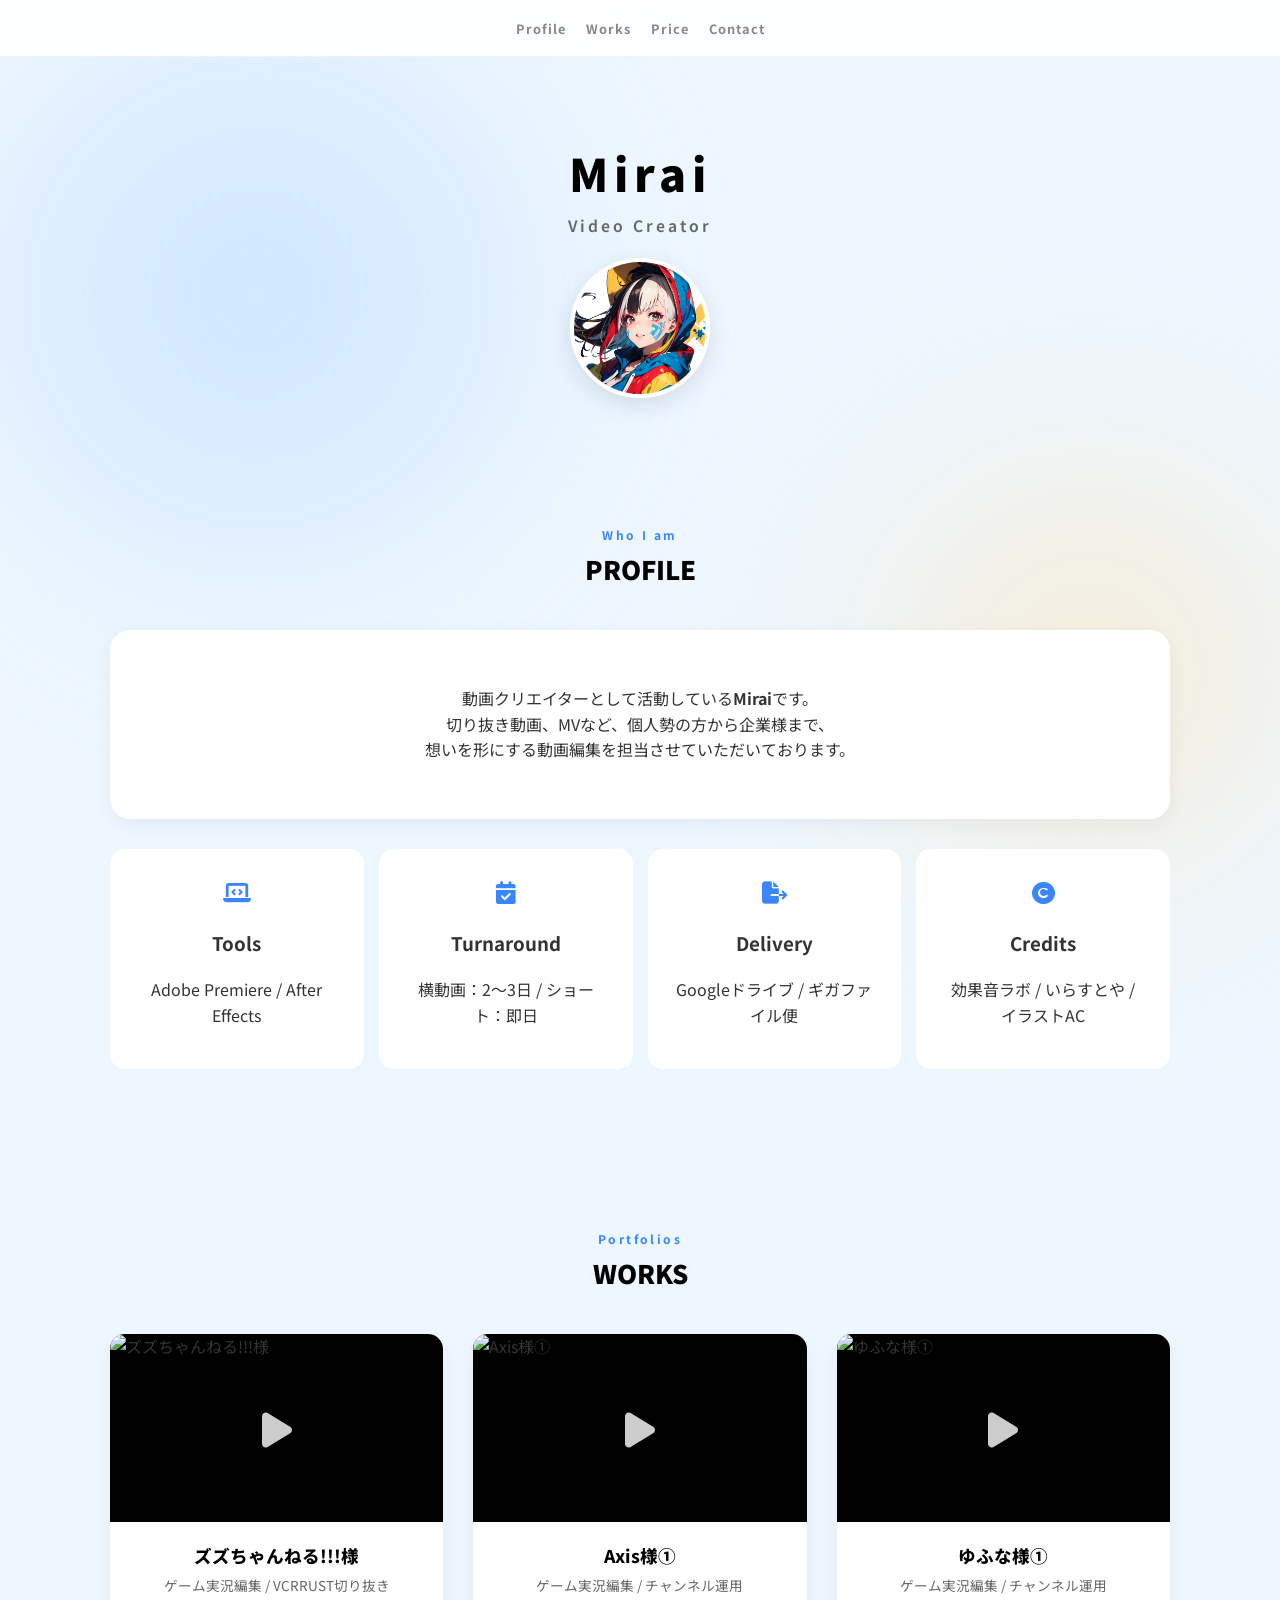
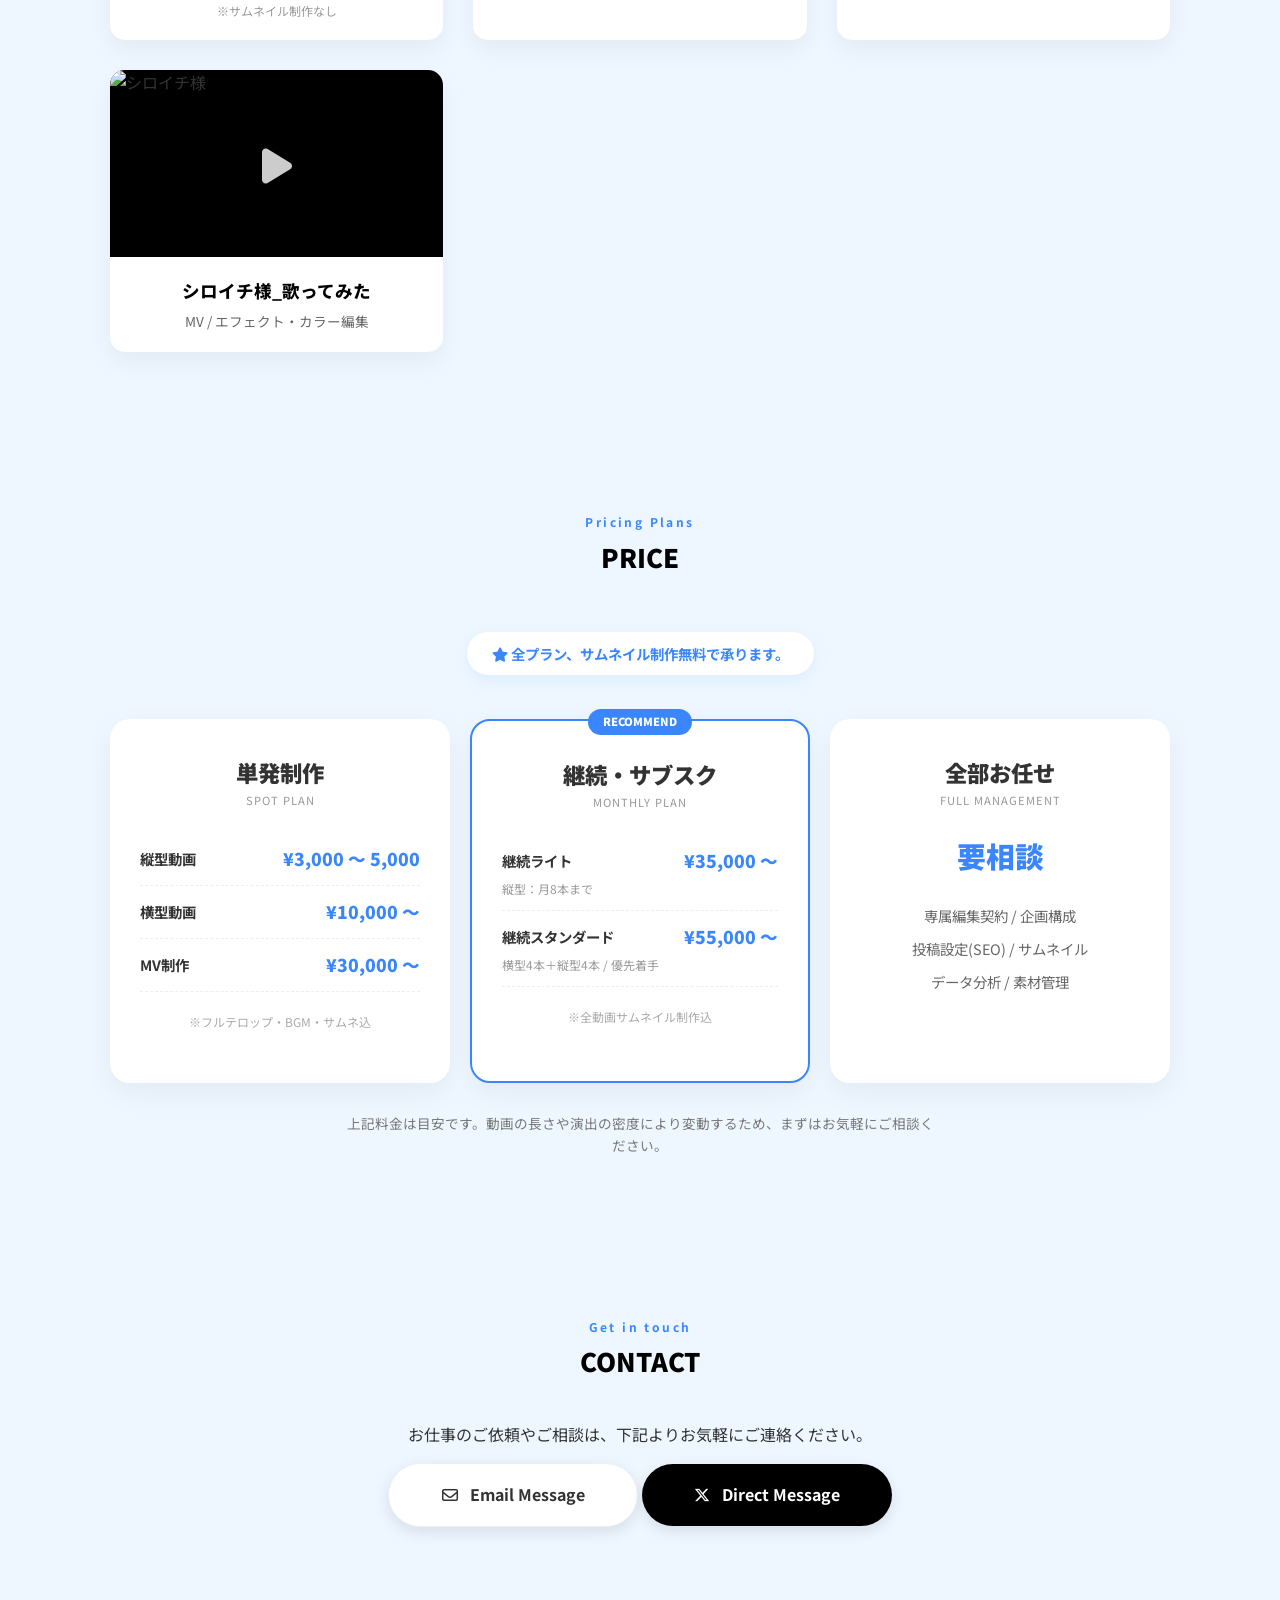
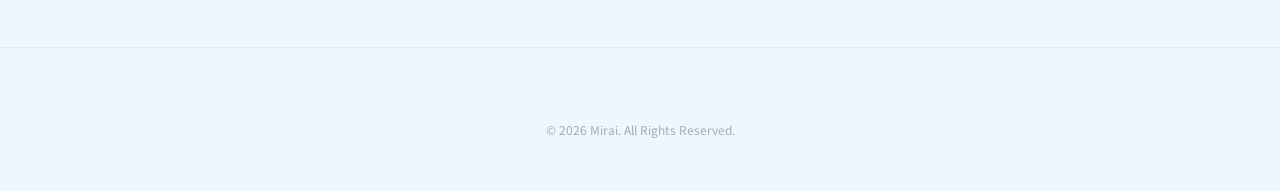
==== index.html @ 31ec0789 "Add files via upload" ====
<!DOCTYPE html>
<html lang="ja">
<head>
    <meta charset="UTF-8">
    <meta name="viewport" content="width=device-width, initial-scale=1.0">
    <title>Mirai | Video Creator Portfolio</title>
    <link rel="stylesheet" href="style.css">
    <link href="https://fonts.googleapis.com/css2?family=Noto+Sans+JP:wght@400;700;900&display=swap" rel="stylesheet">
    <link rel="stylesheet" href="https://cdnjs.cloudflare.com/ajax/libs/font-awesome/6.5.1/css/all.min.css">
</head>
<body>

    <nav>
        <ul>
            <li><a href="#profile">Profile</a></li>
            <li><a href="#works">Works</a></li>
            <li><a href="#price">Price</a></li>
            <li><a href="#contact">Contact</a></li>
        </ul>
    </nav>

    <header>
        <div class="header-content reveal">
            <h1>Mirai<span>Video Creator</span></h1>
            <div class="header-icon">
                <img src="profile-icon.png" alt="Mirai's Icon" onerror="this.style.display='none'">
            </div>
        </div>
    </header>

    <main>
        <section id="profile" class="page-section">
            <div class="section-title reveal">
                <span class="en-title">Who I am</span>
                <h2>PROFILE</h2>
            </div>
            <div class="profile-card reveal">
                <p>動画クリエイターとして活動している<strong>Mirai</strong>です。<br>
                切り抜き動画、MVなど、個人勢の方から企業様まで、<br class="pc-only">
                想いを形にする動画編集を担当させていただいております。</p>
            </div>
            <div class="profile-grid">
                <div class="profile-item reveal"><div class="item-icon"><i class="fa-solid fa-laptop-code"></i></div><h3>Tools</h3><p>Adobe Premiere / After Effects</p></div>
                <div class="profile-item reveal"><div class="item-icon"><i class="fa-solid fa-calendar-check"></i></div><h3>Turnaround</h3><p>横動画：2〜3日 / ショート：即日</p></div>
                <div class="profile-item reveal"><div class="item-icon"><i class="fa-solid fa-file-export"></i></div><h3>Delivery</h3><p>Googleドライブ / ギガファイル便</p></div>
                <div class="profile-item reveal"><div class="item-icon"><i class="fa-solid fa-copyright"></i></div><h3>Credits</h3><p>効果音ラボ / いらすとや / イラストAC</p></div>
            </div>
        </section>

        <section id="works" class="page-section">
            <div class="section-title reveal">
                <span class="en-title">Portfolios</span>
                <h2>WORKS</h2>
            </div>
            <div class="video-grid">
                <div class="video-item reveal">
                    <div class="video-container" id="v_zuzu" onclick="loadVideo('v_zuzu', 'qOeuMysYVFI')">
                        <img src="https://img.youtube.com/vi/qOeuMysYVFI/maxresdefault.jpg" alt="ズズちゃんねる!!!様" class="thumb-img">
                        <div class="play-button-overlay"><i class="fa-solid fa-play"></i></div>
                    </div>
                    <div class="work-info">
                        <h3>ズズちゃんねる!!!様</h3>
                        <p>ゲーム実況編集 / VCRRUST切り抜き</p>
                        <p class="work-sub-note">※サムネイル制作なし</p>
                    </div>
                </div>

                <div class="video-item reveal">
                    <div class="video-container" id="v1" onclick="loadVideo('v1', 'k524WX5koA0')">
                        <img src="https://img.youtube.com/vi/k524WX5koA0/maxresdefault.jpg" alt="Axis様①" class="thumb-img">
                        <div class="play-button-overlay"><i class="fa-solid fa-play"></i></div>
                    </div>
                    <div class="work-info"><h3>Axis様①</h3><p>ゲーム実況編集 / チャンネル運用</p></div>
                </div>

                <div class="video-item reveal">
                    <div class="video-container" id="v2" onclick="loadVideo('v2', 'qElZeEpV6O0')">
                        <img src="https://img.youtube.com/vi/qElZeEpV6O0/maxresdefault.jpg" alt="ゆふな様①" class="thumb-img">
                        <div class="play-button-overlay"><i class="fa-solid fa-play"></i></div>
                    </div>
                    <div class="work-info"><h3>ゆふな様①</h3><p>ゲーム実況編集 / チャンネル運用</p></div>
                </div>

                <div class="video-item reveal">
                    <div class="video-container" id="v3" onclick="loadVideo('v3', 'w_RoFztFqQY')">
                        <img src="https://img.youtube.com/vi/w_RoFztFqQY/maxresdefault.jpg" alt="シロイチ様" class="thumb-img">
                        <div class="play-button-overlay"><i class="fa-solid fa-play"></i></div>
                    </div>
                    <div class="work-info"><h3>シロイチ様_歌ってみた</h3><p>MV / エフェクト・カラー編集</p></div>
                </div>
            </div>
        </section>

        <section id="price" class="page-section">
            <div class="section-title reveal">
                <span class="en-title">Pricing Plans</span>
                <h2>PRICE</h2>
            </div>
            <div class="price-notice reveal">
                <p><i class="fa-solid fa-star"></i> 全プラン、<strong>サムネイル制作無料</strong>で承ります。</p>
            </div>
            <div class="price-grid">
                <div class="price-card reveal">
                    <h3>単発制作<span>Spot Plan</span></h3>
                    <ul>
                        <li><strong>縦型動画</strong> <span>¥3,000 〜 5,000</span></li>
                        <li><strong>横型動画</strong> <span>¥10,000 〜</span></li>
                        <li><strong>MV制作</strong> <span>¥30,000 〜</span></li>
                    </ul>
                    <p class="card-note">※フルテロップ・BGM・サムネ込</p>
                </div>
                <div class="price-card popular reveal">
                    <h3>継続・サブスク<span>Monthly Plan</span></h3>
                    <ul>
                        <li><strong>継続ライト</strong> <span>¥35,000 〜</span><small>縦型：月8本まで</small></li>
                        <li><strong>継続スタンダード</strong> <span>¥55,000 〜</span><small>横型4本＋縦型4本 / 優先着手</small></li>
                    </ul>
                    <p class="card-note">※全動画サムネイル制作込</p>
                </div>
                <div class="price-card reveal">
                    <h3>全部お任せ<span>Full Management</span></h3>
                    <div class="price-ask">要相談</div>
                    <ul class="full-list">
                        <li>専属編集契約 / 企画構成</li>
                        <li>投稿設定(SEO) / サムネイル</li>
                        <li>データ分析 / 素材管理</li>
                    </ul>
                </div>
            </div>
            <p class="price-bottom-note reveal">上記料金は目安です。動画の長さや演出の密度により変動するため、まずはお気軽にご相談ください。</p>
        </section>

        <section id="contact" class="page-section">
            <div class="section-title reveal">
                <span class="en-title">Get in touch</span>
                <h2>CONTACT</h2>
            </div>
            <div class="contact-container reveal">
                <p class="contact-desc">お仕事のご依頼やご相談は、下記よりお気軽にご連絡ください。</p>
                <div class="contact-btns">
                    <a href="mailto:mri.vsp.361@gmail.com" class="contact-link-btn email-btn"><i class="fa-regular fa-envelope"></i><span>Email Message</span></a>
                    <a href="https://x.com/mirai_zt" target="_blank" class="contact-link-btn x-btn"><i class="fa-brands fa-x-twitter"></i><span>Direct Message</span></a>
                </div>
            </div>
        </section>
    </main>

    <footer>
        <p class="footer-copy">&copy; 2026 Mirai. All Rights Reserved.</p>
    </footer>

    <script>
        function loadVideo(containerId, videoId) {
            const container = document.getElementById(containerId);
            if(container) {
                container.innerHTML = `<iframe src="https://www.youtube.com/embed/${videoId}?autoplay=1&rel=0" frameborder="0" allow="accelerometer; autoplay; clipboard-write; encrypted-media; gyroscope; picture-in-picture" allowfullscreen style="position:absolute; top:0; left:0; width:100%; height:100%;"></iframe>`;
                container.onclick = null;
            }
        }

        const observer = new IntersectionObserver((entries) => {
            entries.forEach(entry => {
                if (entry.isIntersecting) {
                    entry.target.classList.add('active');
                }
            });
        }, { threshold: 0.1 });

        document.querySelectorAll('.reveal').forEach(el => observer.observe(el));
    </script>
</body>
</html>
---- style.css ----
/* --- Base Setup --- */
* { box-sizing: border-box; }
html { scroll-behavior: smooth; }
body {
    font-family: 'Noto Sans JP', sans-serif;
    color: #333; margin: 0; line-height: 1.6;
    background-color: #eef7ff; overflow-x: hidden;
}

/* --- 背景のモヤ --- */
body::before, body::after {
    content: ""; position: fixed; z-index: -2; pointer-events: none; filter: blur(80px);
}
body::before { top: -10%; left: -10%; width: 60vw; height: 60vw; background: radial-gradient(circle, #b1d8ff 0%, transparent 70%); opacity: 0.6; }
body::after { bottom: -10%; right: -10%; width: 50vw; height: 50vw; background: radial-gradient(circle, #ffe1a8 0%, transparent 70%); opacity: 0.5; }

/* --- Reveal Animation --- */
.reveal {
    opacity: 0;
    transform: translateY(30px);
    transition: opacity 0.8s ease-out, transform 0.8s ease-out;
}
.reveal.active {
    opacity: 1;
    transform: translateY(0);
}

/* --- Navigation --- */
nav { position: sticky; top: 0; z-index: 1000; background: rgba(255, 255, 255, 0.9); backdrop-filter: blur(10px); padding: 15px; border-bottom: 1px solid rgba(0,0,0,0.05); }
nav ul { list-style: none; display: flex; justify-content: center; gap: 20px; margin: 0; padding: 0; }
nav a { text-decoration: none; color: #888; font-weight: bold; font-size: 0.8rem; letter-spacing: 1px; transition: 0.3s; }
nav a:hover { color: #3a86ff; }

/* --- Header --- */
header { text-align: center; padding: 80px 0 40px; }
header h1 { font-size: 2.8rem; margin: 0; letter-spacing: 6px; font-weight: 900; color: #000; }
header h1 span { display: block; font-size: 0.35em; color: #666; font-weight: 600; letter-spacing: 3px; margin-top: 5px; }
.header-icon img { width: 140px; height: 140px; border-radius: 50%; object-fit: cover; border: 4px solid #fff; box-shadow: 0 8px 25px rgba(0,0,0,0.1); margin-top: 20px; }

/* --- Main Layout --- */
main { max-width: 1100px; margin: 0 auto; padding: 0 20px; }
.page-section { padding: 80px 0; clear: both; }
.section-title { text-align: center; margin-bottom: 40px; }
.en-title { display: block; font-size: 0.75rem; color: #3a86ff; font-weight: 700; letter-spacing: 0.2em; margin-bottom: 5px; }
h2 { font-size: 1.6rem; margin: 0; font-weight: 900; color: #000; }

/* --- PROFILE --- */
.profile-card { background: #fff; padding: 40px 20px; border-radius: 20px; box-shadow: 0 5px 20px rgba(0,0,0,0.05); text-align: center; margin-bottom: 30px; }
.profile-grid { display: grid; grid-template-columns: repeat(auto-fit, minmax(200px, 1fr)); gap: 15px; }
.profile-item { background: #fff; padding: 25px; border-radius: 15px; text-align: center; }
.item-icon { font-size: 1.4rem; color: #3a86ff; margin-bottom: 10px; }

/* --- WORKS --- */
.video-grid { display: grid; grid-template-columns: repeat(auto-fit, minmax(320px, 1fr)); gap: 30px; }
.video-item { background: #fff; border-radius: 15px; overflow: hidden; box-shadow: 0 10px 25px rgba(0,0,0,0.05); transition: 0.4s cubic-bezier(0.165, 0.84, 0.44, 1); cursor: pointer; }
.video-item:hover { transform: scale(1.03); box-shadow: 0 20px 40px rgba(0,0,0,0.12); z-index: 10; }
.video-container { position: relative; padding-top: 56.25%; background: #000; overflow: hidden; }
.thumb-img { position: absolute; top: 0; left: 0; width: 100%; height: 100%; object-fit: cover; transition: transform 0.6s ease; }
.video-item:hover .thumb-img { transform: scale(1.08); }
.play-button-overlay { position: absolute; top: 50%; left: 50%; transform: translate(-50%, -50%); font-size: 2.5rem; color: #fff; opacity: 0.8; pointer-events: none; }

.work-info { padding: 20px; text-align: center; }
.work-info h3 { margin: 0 0 5px; font-size: 1.1rem; font-weight: 800; color: #000; }
.work-info p { margin: 0; font-size: 0.85rem; color: #666; }
.work-sub-note { font-size: 0.75rem !important; color: #999 !important; margin-top: 4px !important; }

/* --- PRICE --- */
.price-notice { text-align: center; margin-bottom: 30px; }
.price-notice p { display: inline-block; background: #fff; padding: 10px 25px; border-radius: 50px; font-size: 0.9rem; color: #3a86ff; font-weight: 700; box-shadow: 0 5px 15px rgba(58, 134, 255, 0.1); }
.price-grid { display: grid; grid-template-columns: repeat(auto-fit, minmax(300px, 1fr)); gap: 20px; margin-bottom: 30px; }
.price-card { background: #fff; padding: 40px 30px; border-radius: 20px; box-shadow: 0 10px 30px rgba(0,0,0,0.05); transition: 0.3s; position: relative; }
.price-card:hover { transform: translateY(-5px); }
.price-card.popular { border: 2px solid #3a86ff; }
.price-card.popular::before { content: "RECOMMEND"; position: absolute; top: -12px; left: 50%; transform: translateX(-50%); background: #3a86ff; color: #fff; font-size: 0.7rem; font-weight: 900; padding: 4px 15px; border-radius: 20px; }
.price-card h3 { font-size: 1.4rem; margin: 0 0 25px; font-weight: 900; text-align: center; line-height: 1.2; }
.price-card h3 span { display: block; font-size: 0.7rem; color: #999; font-weight: 400; letter-spacing: 1px; margin-top: 8px; text-transform: uppercase; }
.price-card ul { list-style: none; padding: 0; margin: 0; }
.price-card ul li { display: flex; justify-content: space-between; align-items: center; padding: 12px 0; border-bottom: 1px dashed #eee; font-size: 0.9rem; flex-wrap: wrap; }
.price-card ul li span { font-weight: 900; color: #3a86ff; font-size: 1.1rem; }
.price-card ul li small { display: block; width: 100%; color: #999; font-size: 0.75rem; margin-top: 4px; }
.price-ask { font-size: 1.8rem; font-weight: 900; text-align: center; color: #3a86ff; margin: 10px 0 20px; }
.full-list li { border-bottom: none !important; justify-content: center !important; color: #666 !important; text-align: center; padding: 5px 0 !important; }
.card-note { text-align: center; font-size: 0.75rem; color: #aaa; margin-top: 20px; }
.price-bottom-note { text-align: center; font-size: 0.85rem; color: #777; max-width: 600px; margin: 20px auto 0; line-height: 1.6; }

/* --- CONTACT --- */
.contact-container { text-align: center; }
.contact-link-btn { display: inline-flex; align-items: center; justify-content: center; gap: 12px; padding: 18px 35px; text-decoration: none; font-weight: bold; border-radius: 50px; min-width: 250px; transition: 0.3s; box-shadow: 0 5px 15px rgba(0,0,0,0.1); }
.email-btn { background: #fff; color: #333; border: 1px solid #eee; }
.x-btn { background: #000; color: #fff; }
.contact-link-btn:hover { transform: translateY(-3px); box-shadow: 0 8px 20px rgba(0,0,0,0.15); }

/* --- Footer --- */
footer { text-align: center; padding: 60px 0 40px; border-top: 1px solid rgba(0,0,0,0.05); margin-top: 40px; }
.footer-copy { font-size: 0.75rem; color: #aaa; }

@media (max-width: 768px) {
    header h1 { font-size: 2.2rem; }
    .price-grid { grid-template-columns: 1fr; }
    .pc-only { display: none; }
    .contact-link-btn { width: 100%; }
}
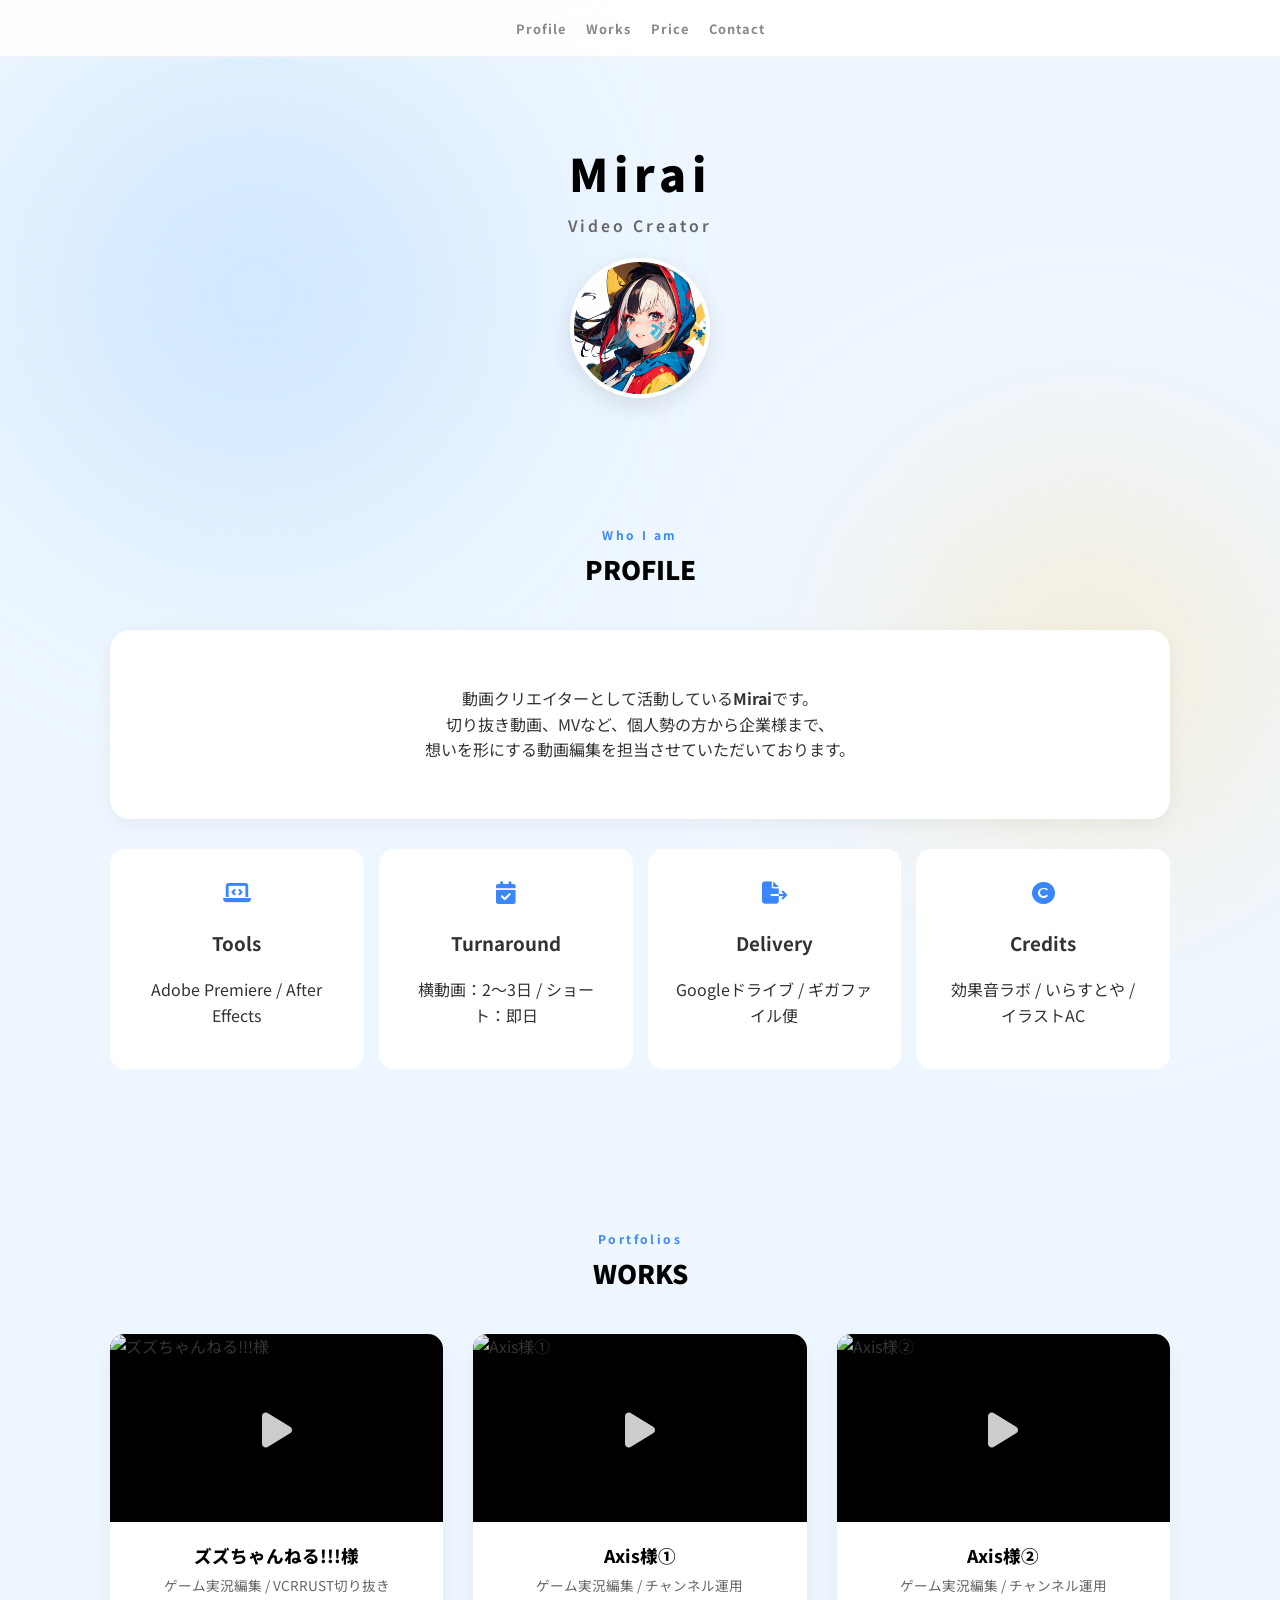
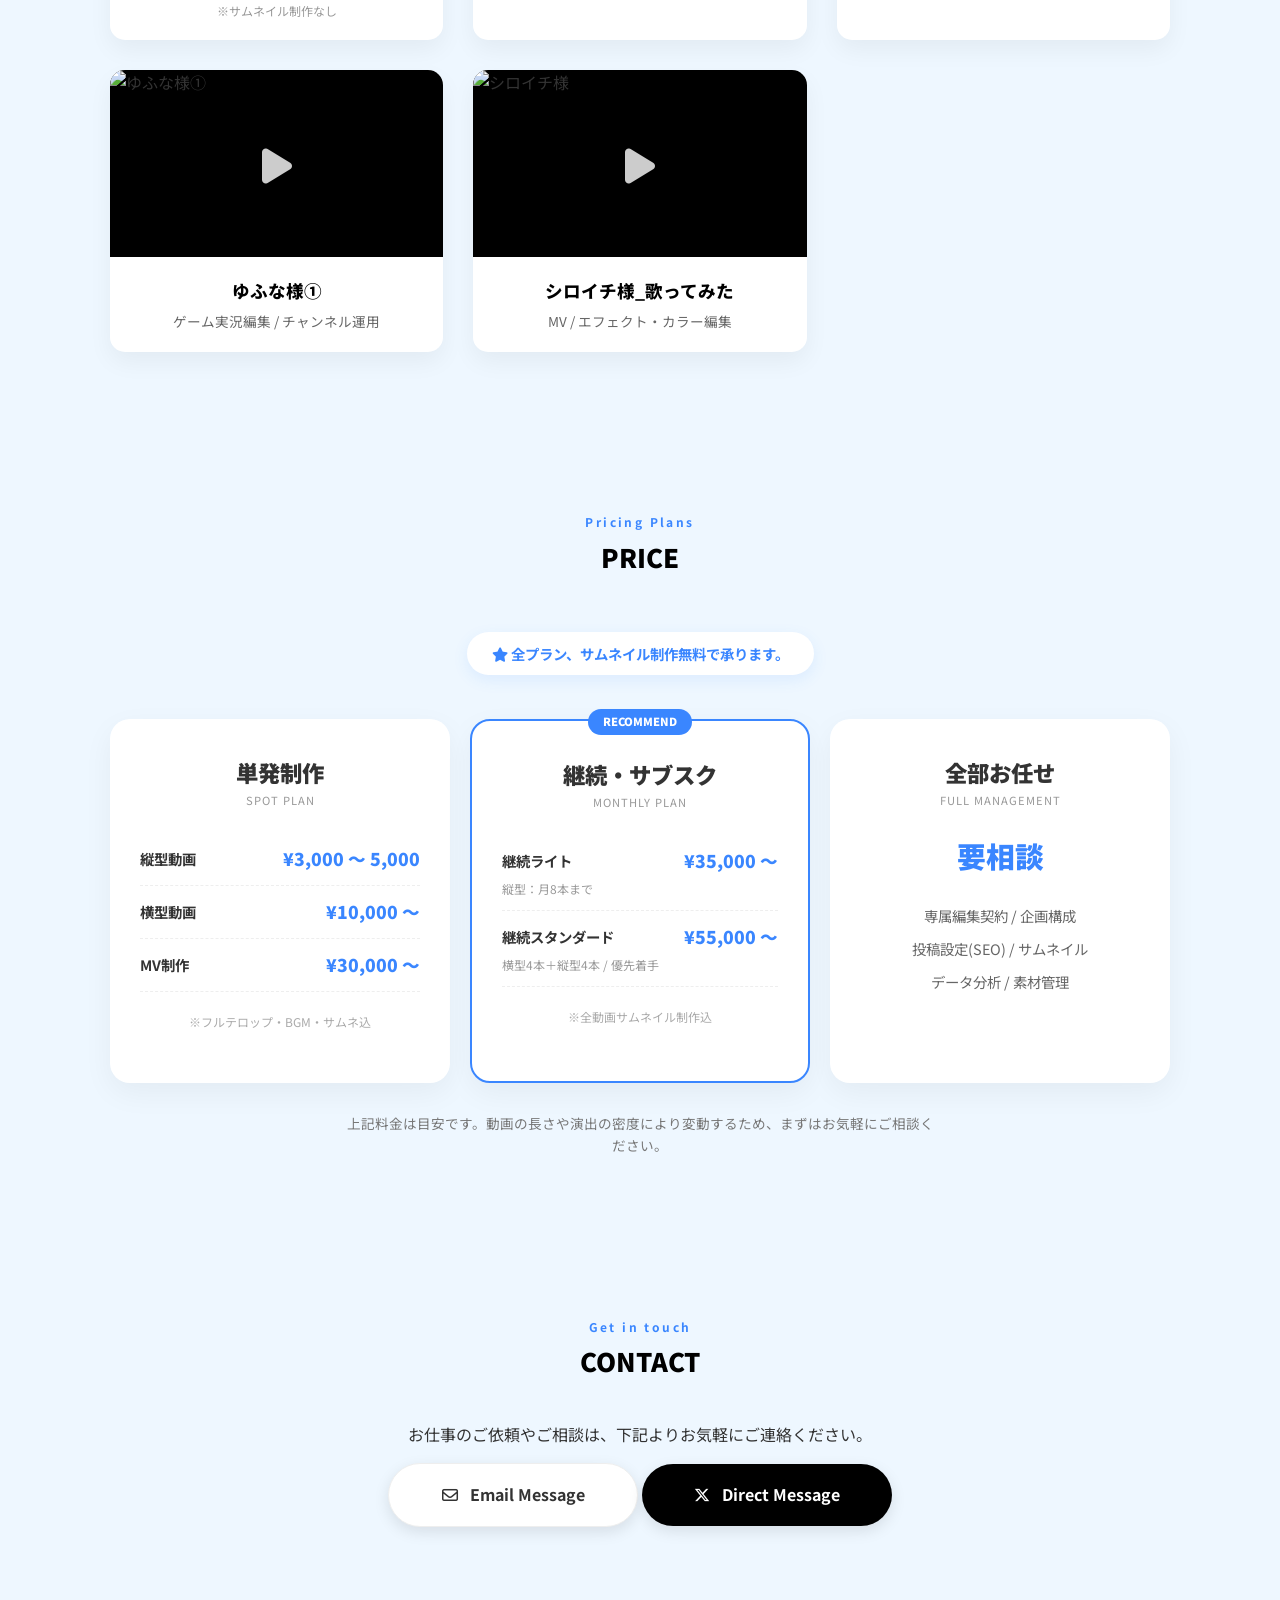
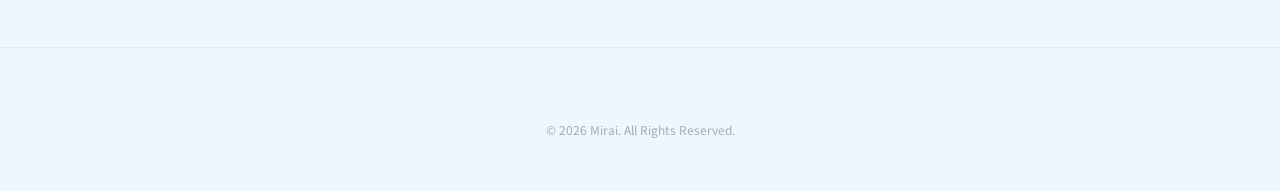
==== commit d8b14eb4: "Add files via upload" ====
--- a/index.html
+++ b/index.html
@@ -71,6 +71,14 @@
                         <div class="play-button-overlay"><i class="fa-solid fa-play"></i></div>
                     </div>
                     <div class="work-info"><h3>Axis様①</h3><p>ゲーム実況編集 / チャンネル運用</p></div>
+                </div>
+
+                <div class="video-item reveal">
+                    <div class="video-container" id="v2" onclick="loadVideo('v2', 'v1iDz_E2HLw')">
+                        <img src="https://img.youtube.com/vi/v1iDz_E2HLw/maxresdefault.jpg" alt="Axis様②" class="thumb-img">
+                        <div class="play-button-overlay"><i class="fa-solid fa-play"></i></div>
+                   </div>
+                   <div class="work-info"><h3>Axis様②</h3><p>ゲーム実況編集 / チャンネル運用</p></div>
                 </div>
 
                 <div class="video-item reveal">
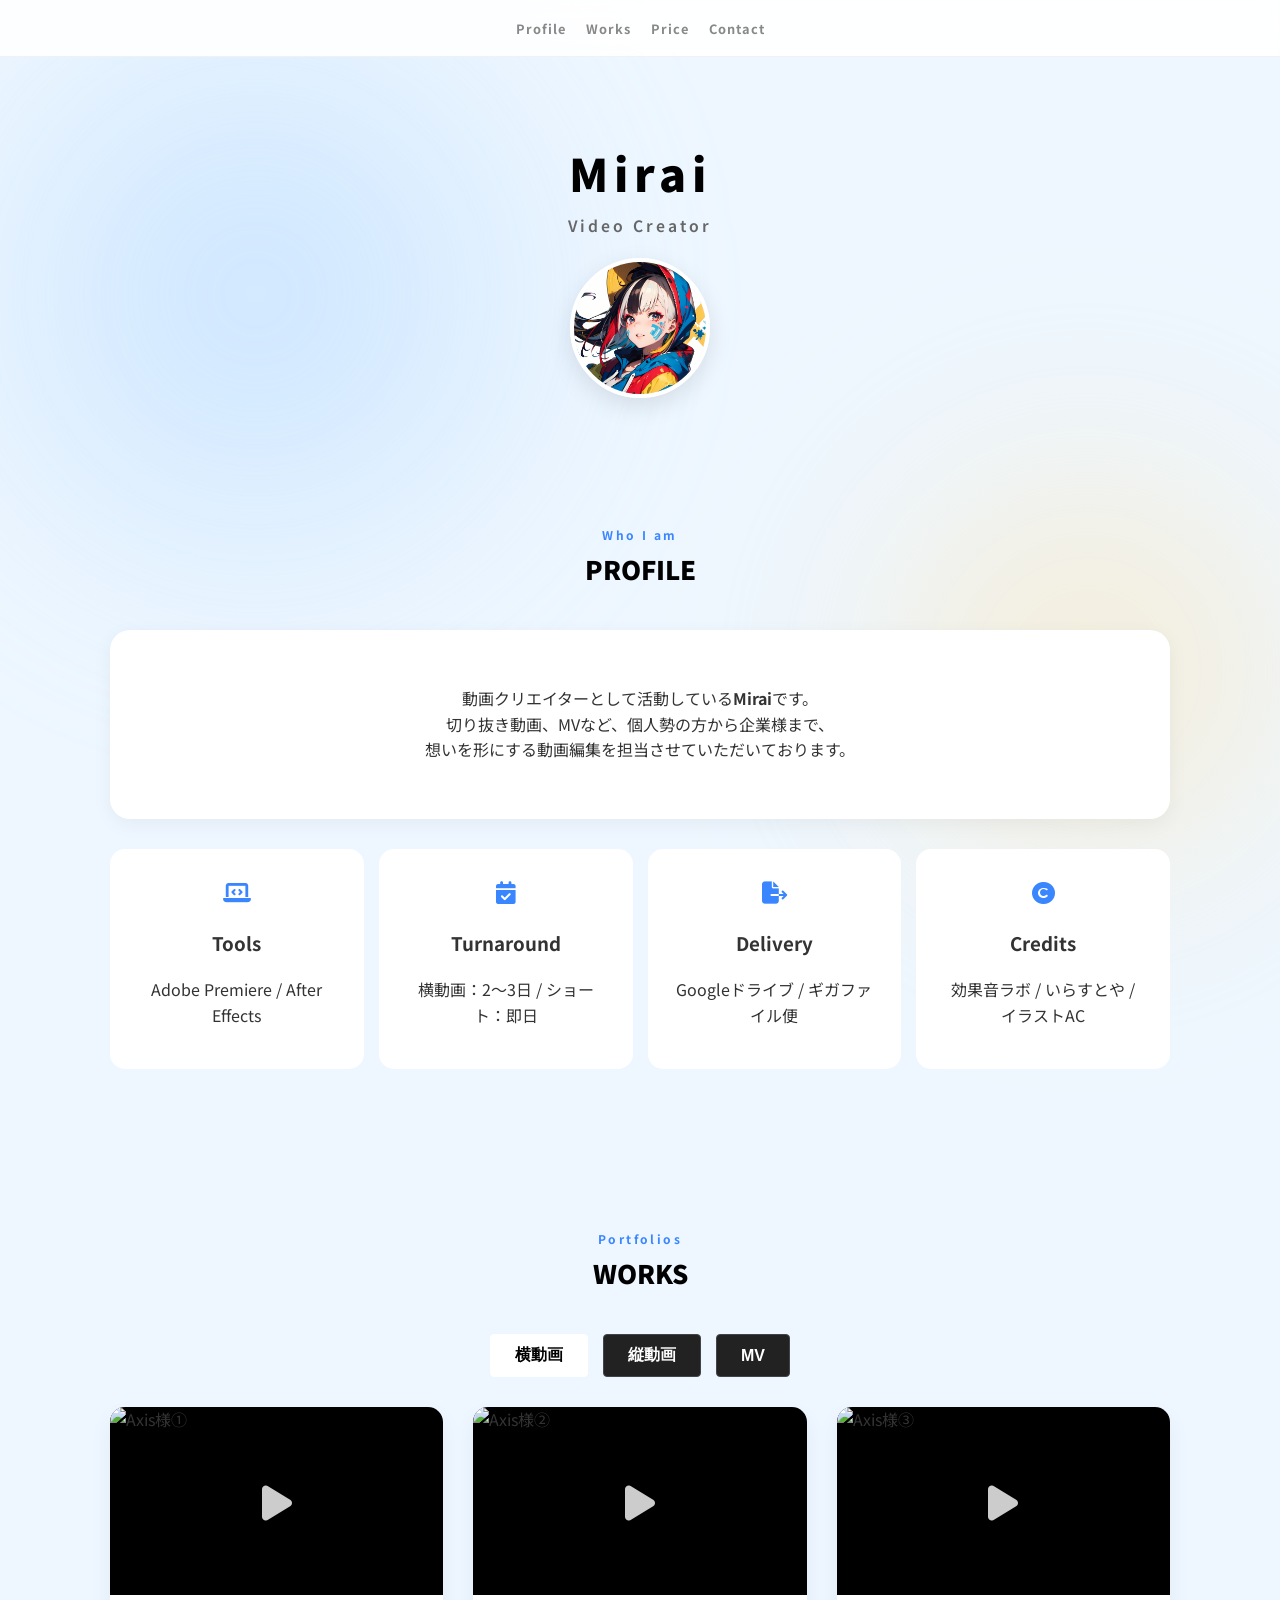
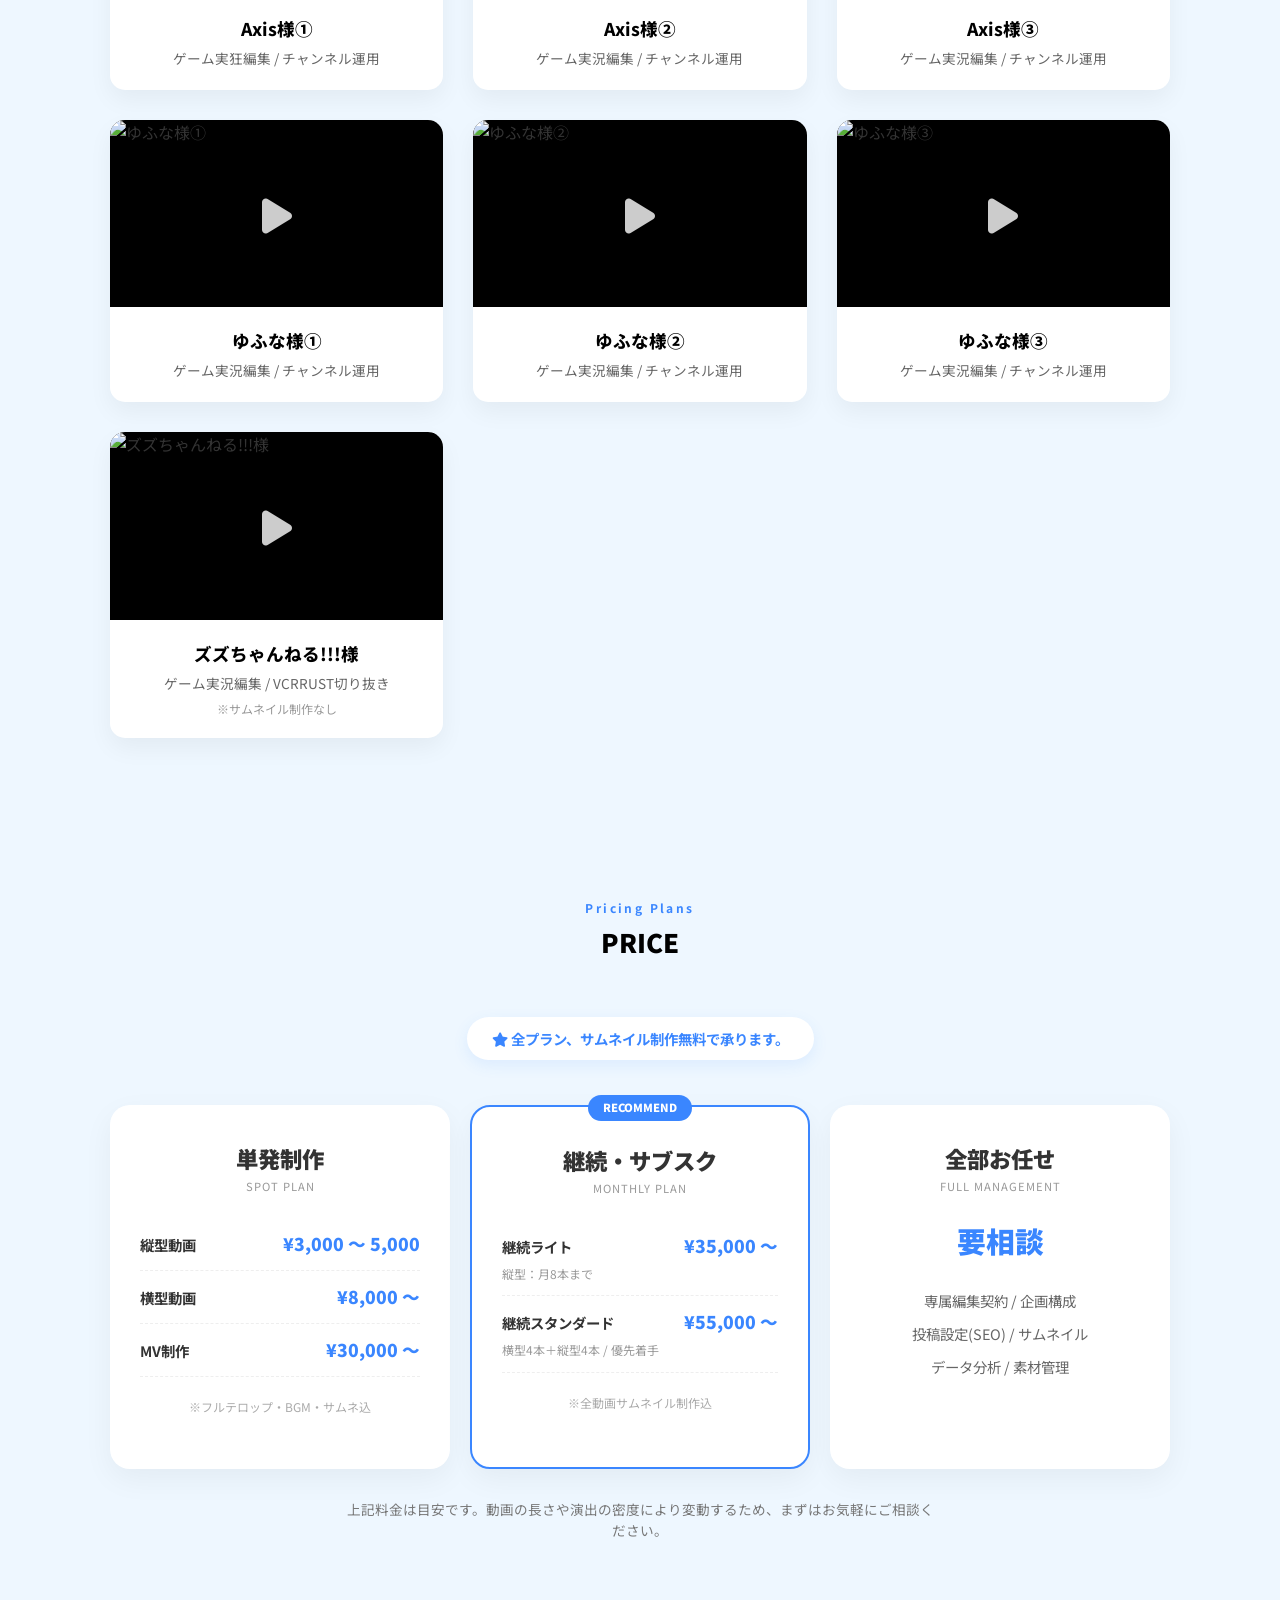
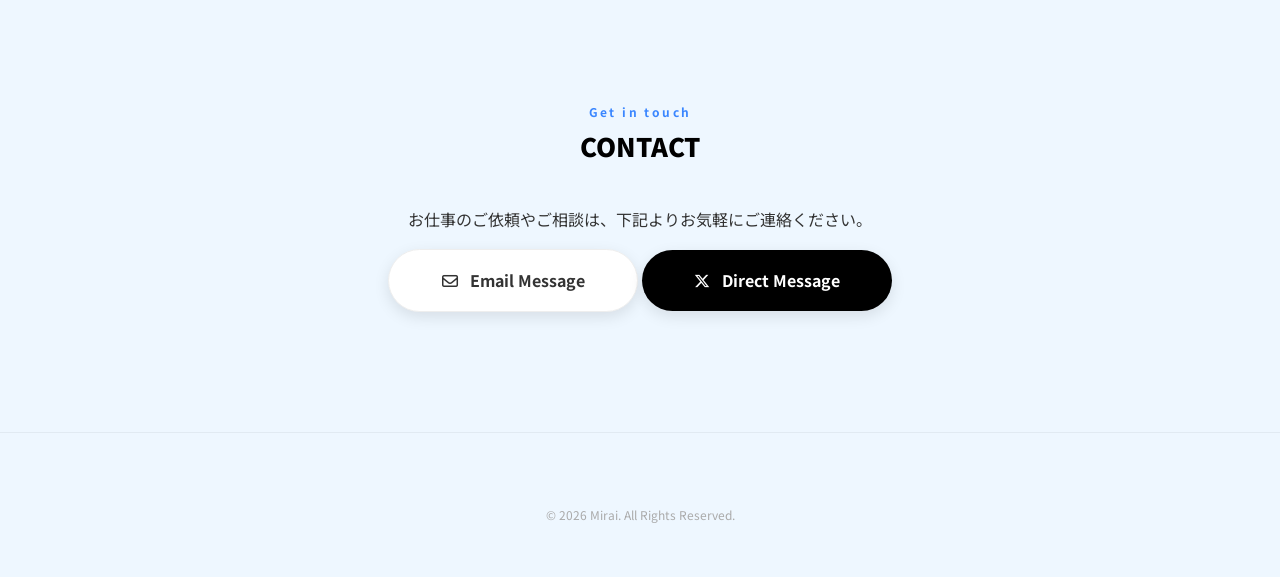
==== commit 6211b7ec: "Add files via upload" ====
--- a/index.html
+++ b/index.html
@@ -7,6 +7,51 @@
     <link rel="stylesheet" href="style.css">
     <link href="https://fonts.googleapis.com/css2?family=Noto+Sans+JP:wght@400;700;900&display=swap" rel="stylesheet">
     <link rel="stylesheet" href="https://cdnjs.cloudflare.com/ajax/libs/font-awesome/6.5.1/css/all.min.css">
+    <style>
+        /* カテゴリー切り替えタブのスタイル */
+        .category-tabs {
+            display: flex;
+            justify-content: center;
+            gap: 15px;
+            margin-bottom: 30px;
+        }
+        .tab-btn {
+            background: #222;
+            color: #fff;
+            border: 1px solid #444;
+            padding: 10px 24px;
+            font-size: 1rem;
+            font-weight: bold;
+            cursor: pointer;
+            border-radius: 4px;
+            transition: all 0.3s ease;
+        }
+        .tab-btn:hover, .tab-btn.active {
+            background: #fff;
+            color: #000;
+            border-color: #fff;
+        }
+        /* コンテンツの表示・非表示制御 */
+        .video-grid-wrapper {
+            display: none;
+        }
+        .video-grid-wrapper.active {
+            display: block;
+        }
+        /* 縦型動画（Shorts）用の特別スタイル */
+        .vertical-grid {
+            display: grid;
+            grid-template-columns: repeat(auto-fill, minmax(200px, 1fr));
+            gap: 20px;
+        }
+        .vertical-grid .video-container {
+            aspect-ratio: 9 / 16 !important; /* 縦長比率に固定 */
+            position: relative;
+            width: 100%;
+            overflow: hidden;
+            background: #000;
+        }
+    </style>
 </head>
 <body>
 
@@ -52,51 +97,104 @@
                 <span class="en-title">Portfolios</span>
                 <h2>WORKS</h2>
             </div>
-            <div class="video-grid">
-                <div class="video-item reveal">
-                    <div class="video-container" id="v_zuzu" onclick="loadVideo('v_zuzu', 'qOeuMysYVFI')">
-                        <img src="https://img.youtube.com/vi/qOeuMysYVFI/maxresdefault.jpg" alt="ズズちゃんねる!!!様" class="thumb-img">
-                        <div class="play-button-overlay"><i class="fa-solid fa-play"></i></div>
-                    </div>
-                    <div class="work-info">
-                        <h3>ズズちゃんねる!!!様</h3>
-                        <p>ゲーム実況編集 / VCRRUST切り抜き</p>
-                        <p class="work-sub-note">※サムネイル制作なし</p>
-                    </div>
-                </div>
-
-                <div class="video-item reveal">
-                    <div class="video-container" id="v1" onclick="loadVideo('v1', 'k524WX5koA0')">
-                        <img src="https://img.youtube.com/vi/k524WX5koA0/maxresdefault.jpg" alt="Axis様①" class="thumb-img">
-                        <div class="play-button-overlay"><i class="fa-solid fa-play"></i></div>
-                    </div>
-                    <div class="work-info"><h3>Axis様①</h3><p>ゲーム実況編集 / チャンネル運用</p></div>
-                </div>
-
-                <div class="video-item reveal">
-                    <div class="video-container" id="v2" onclick="loadVideo('v2', 'v1iDz_E2HLw')">
-                        <img src="https://img.youtube.com/vi/v1iDz_E2HLw/maxresdefault.jpg" alt="Axis様②" class="thumb-img">
-                        <div class="play-button-overlay"><i class="fa-solid fa-play"></i></div>
-                   </div>
-                   <div class="work-info"><h3>Axis様②</h3><p>ゲーム実況編集 / チャンネル運用</p></div>
-                </div>
-
-                <div class="video-item reveal">
-                    <div class="video-container" id="v2" onclick="loadVideo('v2', 'qElZeEpV6O0')">
-                        <img src="https://img.youtube.com/vi/qElZeEpV6O0/maxresdefault.jpg" alt="ゆふな様①" class="thumb-img">
-                        <div class="play-button-overlay"><i class="fa-solid fa-play"></i></div>
-                    </div>
-                    <div class="work-info"><h3>ゆふな様①</h3><p>ゲーム実況編集 / チャンネル運用</p></div>
-                </div>
-
-                <div class="video-item reveal">
-                    <div class="video-container" id="v3" onclick="loadVideo('v3', 'w_RoFztFqQY')">
-                        <img src="https://img.youtube.com/vi/w_RoFztFqQY/maxresdefault.jpg" alt="シロイチ様" class="thumb-img">
-                        <div class="play-button-overlay"><i class="fa-solid fa-play"></i></div>
-                    </div>
-                    <div class="work-info"><h3>シロイチ様_歌ってみた</h3><p>MV / エフェクト・カラー編集</p></div>
-                </div>
-            </div>
+
+            <div class="category-tabs reveal">
+                <button class="tab-btn active" onclick="switchCategory('horizontal')">横動画</button>
+                <button class="tab-btn" onclick="switchCategory('vertical')">縦動画</button>
+                <button class="tab-btn" onclick="switchCategory('mv')">MV</button>
+            </div>
+
+            <div id="horizontal" class="video-grid-wrapper active">
+                <div class="video-grid">
+                    <div class="video-item reveal">
+                        <div class="video-container" id="v1" onclick="loadVideo('v1', 'k524WX5koA0')">
+                            <img src="https://img.youtube.com/vi/k524WX5koA0/maxresdefault.jpg" alt="Axis様①" class="thumb-img">
+                            <div class="play-button-overlay"><i class="fa-solid fa-play"></i></div>
+                        </div>
+                        <div class="work-info"><h3>Axis様①</h3><p>ゲーム実狂編集 / チャンネル運用</p></div>
+                    </div>
+
+                    <div class="video-item reveal">
+                        <div class="video-container" id="v2" onclick="loadVideo('v2', 'v1iDz_E2HLw')">
+                            <img src="https://img.youtube.com/vi/v1iDz_E2HLw/maxresdefault.jpg" alt="Axis様②" class="thumb-img">
+                            <div class="play-button-overlay"><i class="fa-solid fa-play"></i></div>
+                       </div>
+                       <div class="work-info"><h3>Axis様②</h3><p>ゲーム実況編集 / チャンネル運用</p></div>
+                    </div>
+
+                    <div class="video-item reveal">
+                        <div class="video-container" id="v3" onclick="loadVideo('v3', 'XtW4p41w4DI')">
+                            <img src="https://img.youtube.com/vi/XtW4p41w4DI/maxresdefault.jpg" alt="Axis様③" class="thumb-img">
+                            <div class="play-button-overlay"><i class="fa-solid fa-play"></i></div>
+                       </div>
+                       <div class="work-info"><h3>Axis様③</h3><p>ゲーム実況編集 / チャンネル運用</p></div>
+                    </div>
+
+                    <div class="video-item reveal">
+                        <div class="video-container" id="y1" onclick="loadVideo('y1', 'qElZeEpV6O0')">
+                            <img src="https://img.youtube.com/vi/qElZeEpV6O0/maxresdefault.jpg" alt="ゆふな様①" class="thumb-img">
+                            <div class="play-button-overlay"><i class="fa-solid fa-play"></i></div>
+                        </div>
+                        <div class="work-info"><h3>ゆふな様①</h3><p>ゲーム実況編集 / チャンネル運用</p></div>
+                    </div>
+
+                    <div class="video-item reveal">
+                        <div class="video-container" id="y2" onclick="loadVideo('y2', 'HP7diiNySa8')">
+                             <img src="https://img.youtube.com/vi/HP7diiNySa8/maxresdefault.jpg" alt="ゆふな様②" class="thumb-img">
+                             <div class="play-button-overlay"><i class="fa-solid fa-play"></i></div>
+                        </div>
+                        <div class="work-info"><h3>ゆふな様②</h3><p>ゲーム実況編集 / チャンネル運用</p></div>
+                    </div>
+
+                    <div class="video-item reveal">
+                        <div class="video-container" id="y3" onclick="loadVideo('y3', '4YI3Vk0SczY')">
+                             <img src="https://img.youtube.com/vi/4YI3Vk0SczY/maxresdefault.jpg" alt="ゆふな様③" class="thumb-img">
+                             <div class="play-button-overlay"><i class="fa-solid fa-play"></i></div>
+                        </div>
+                        <div class="work-info"> <h3>ゆふな様③</h3><p>ゲーム実況編集 / チャンネル運用</p></div>
+                    </div>
+
+                    <div class="video-item reveal">
+                        <div class="video-container" id="v_zuzu" onclick="loadVideo('v_zuzu', 'qOeuMysYVFI')">
+                            <img src="https://img.youtube.com/vi/qOeuMysYVFI/maxresdefault.jpg" alt="ズズちゃんねる!!!様" class="thumb-img">
+                            <div class="play-button-overlay"><i class="fa-solid fa-play"></i></div>
+                        </div>
+                        <div class="work-info">
+                            <h3>ズズちゃんねる!!!様</h3>
+                            <p>ゲーム実況編集 / VCRRUST切り抜き</p>
+                            <p class="work-sub-note">※サムネイル制作なし</p>
+                        </div>
+                    </div>
+                </div>
+            </div>
+
+            <div id="vertical" class="video-grid-wrapper">
+                <div class="vertical-grid">
+                    <div class="video-item reveal">
+                        <div class="video-container" id="short_axis1" onclick="loadVideo('short_axis1', 'b7bE7p8RVl0')">
+                            <img src="https://img.youtube.com/vi/b7bE7p8RVl0/maxresdefault.jpg" alt="Axis様_short動画" class="thumb-img">
+                            <div class="play-button-overlay"><i class="fa-solid fa-play"></i></div>
+                        </div>
+                        <div class="work-info">
+                            <h3>Axis様_short動画</h3>
+                            <p>YouTube Shorts / ゲーム実況切り抜き</p>
+                        </div>
+                    </div>
+                </div>
+            </div>
+
+            <div id="mv" class="video-grid-wrapper">
+                <div class="video-grid">
+                    <div class="video-item reveal">
+                        <div class="video-container" id="mv_shiro1" onclick="loadVideo('mv_shiro1', 'w_RoFztFqQY')">
+                            <img src="https://img.youtube.com/vi/w_RoFztFqQY/maxresdefault.jpg" alt="シロイチ様" class="thumb-img">
+                            <div class="play-button-overlay"><i class="fa-solid fa-play"></i></div>
+                        </div>
+                        <div class="work-info"><h3>シロイチ様_歌ってみた</h3><p>MV / エフェクト・カラー編集</p></div>
+                    </div>
+                </div>
+            </div>
+
         </section>
 
         <section id="price" class="page-section">
@@ -112,7 +210,7 @@
                     <h3>単発制作<span>Spot Plan</span></h3>
                     <ul>
                         <li><strong>縦型動画</strong> <span>¥3,000 〜 5,000</span></li>
-                        <li><strong>横型動画</strong> <span>¥10,000 〜</span></li>
+                        <li><strong>横型動画</strong> <span>¥8,000 〜</span></li>
                         <li><strong>MV制作</strong> <span>¥30,000 〜</span></li>
                     </ul>
                     <p class="card-note">※フルテロップ・BGM・サムネ込</p>
@@ -158,6 +256,7 @@
     </footer>
 
     <script>
+        // 動画読み込み用の関数
         function loadVideo(containerId, videoId) {
             const container = document.getElementById(containerId);
             if(container) {
@@ -166,6 +265,23 @@
             }
         }
 
+        // カテゴリー切り替え用の関数
+        function switchCategory(categoryId) {
+            // すべてのコンテンツを一旦非表示にする
+            document.querySelectorAll('.video-grid-wrapper').forEach(wrapper => {
+                wrapper.classList.remove('active');
+            });
+            // すべてのタブボタンの選択状態を解除
+            document.querySelectorAll('.tab-btn').forEach(btn => {
+                btn.classList.remove('active');
+            });
+
+            // 選択されたコンテンツとボタンを有効化
+            document.getElementById(categoryId).classList.add('active');
+            event.currentTarget.classList.add('active');
+        }
+
+        // スクロール時のふわっと表示用の処理
         const observer = new IntersectionObserver((entries) => {
             entries.forEach(entry => {
                 if (entry.isIntersecting) {
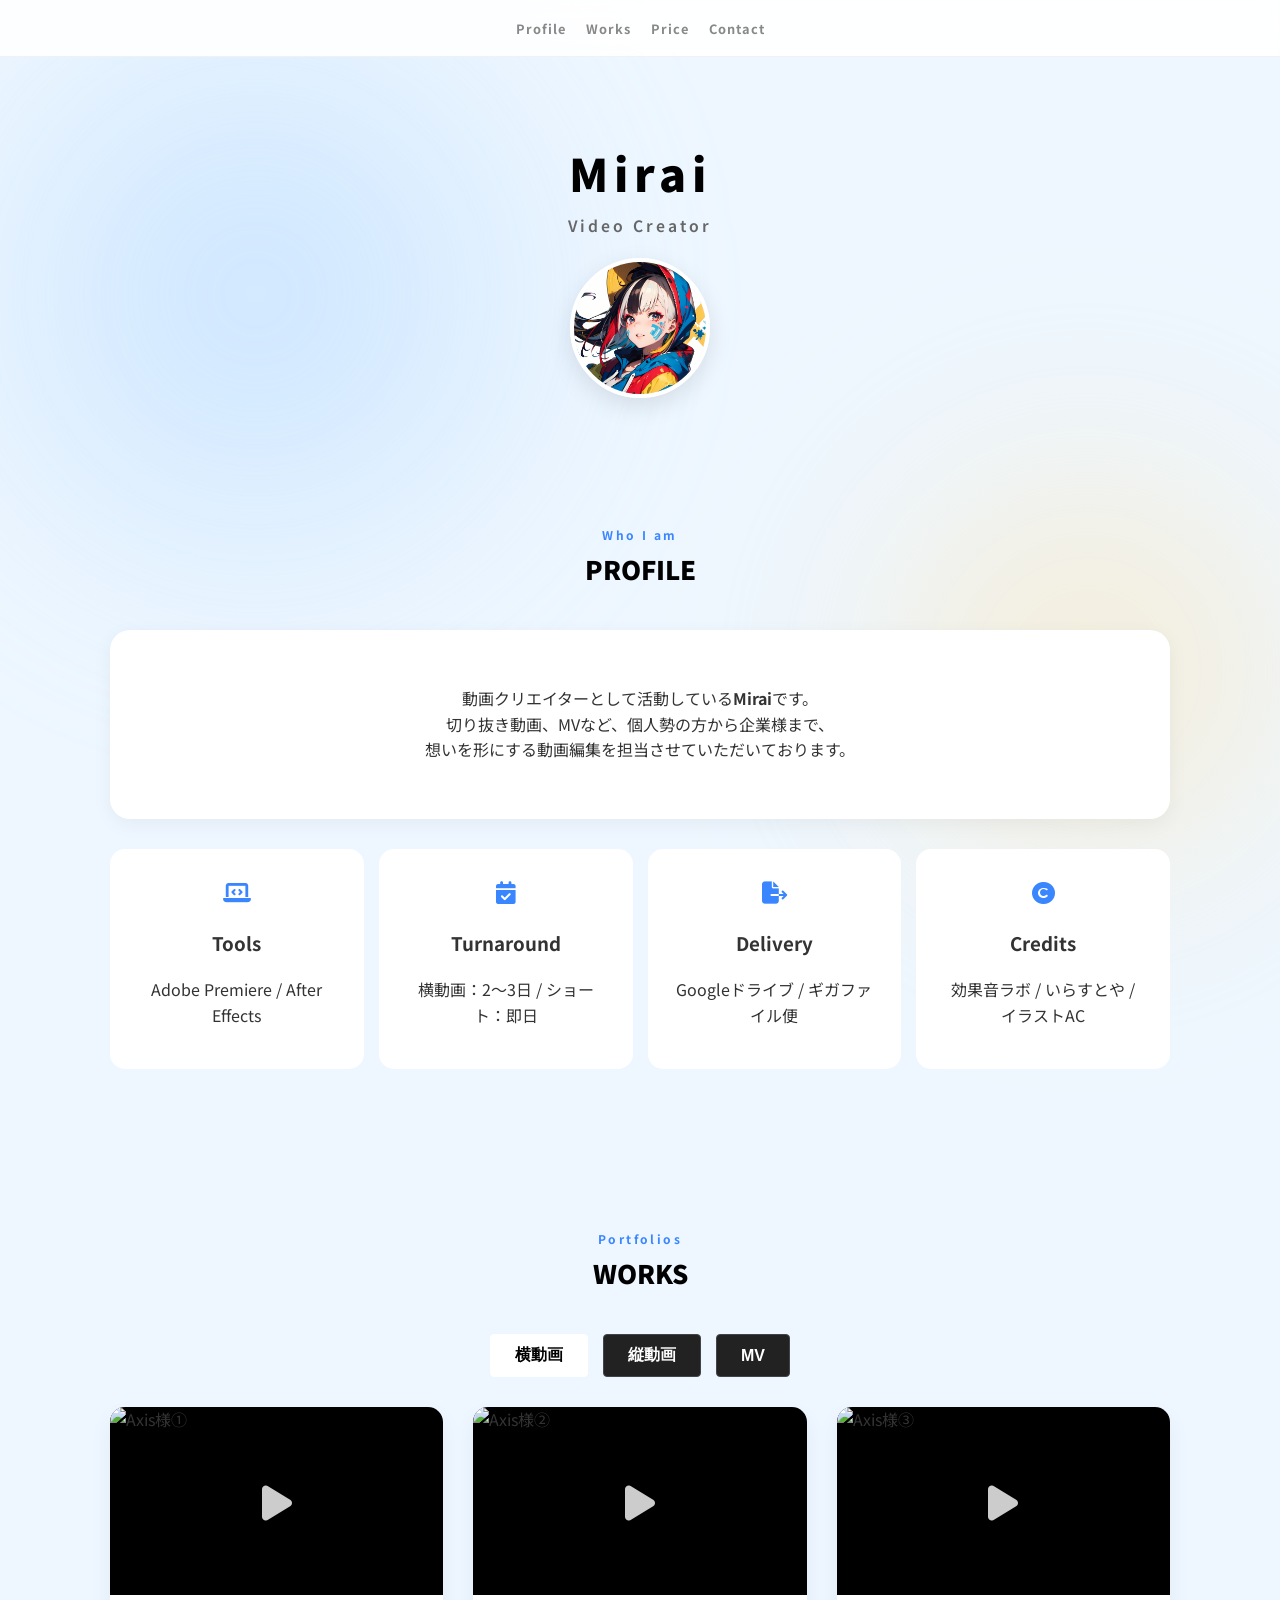
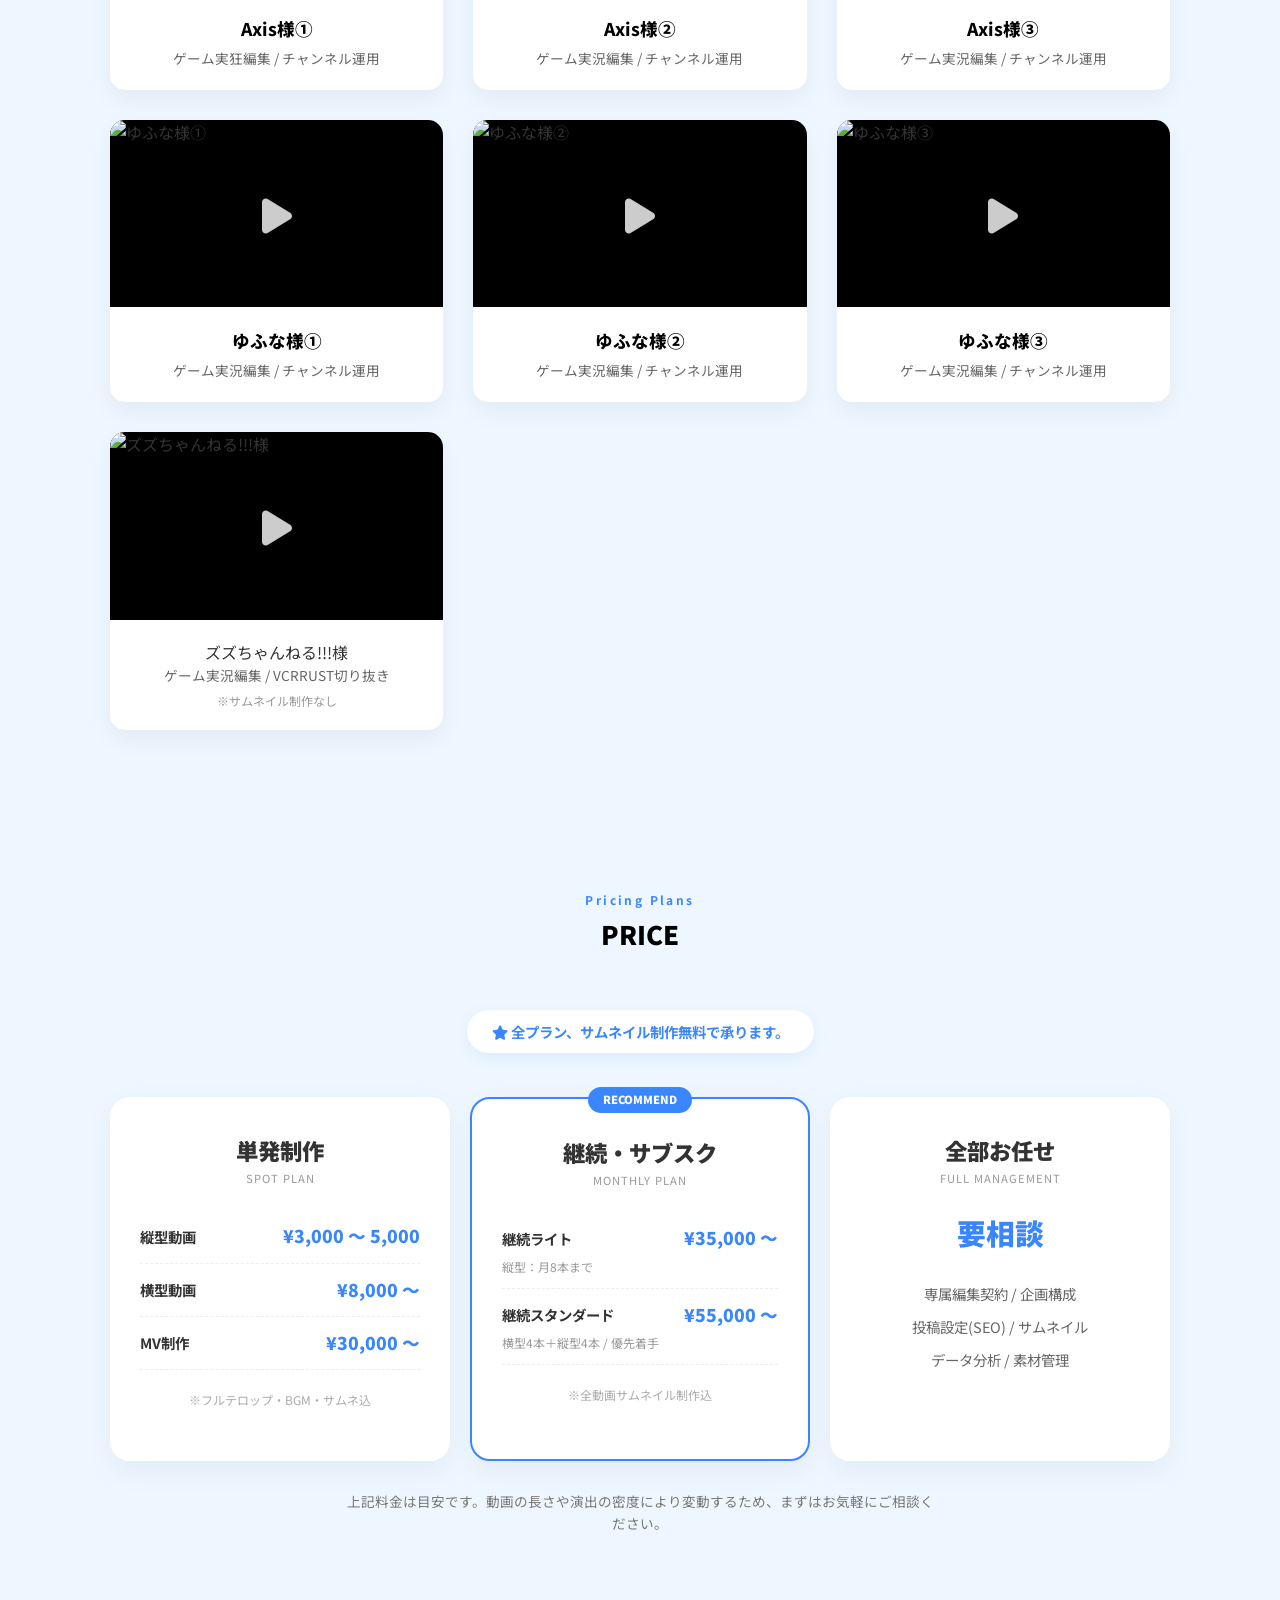
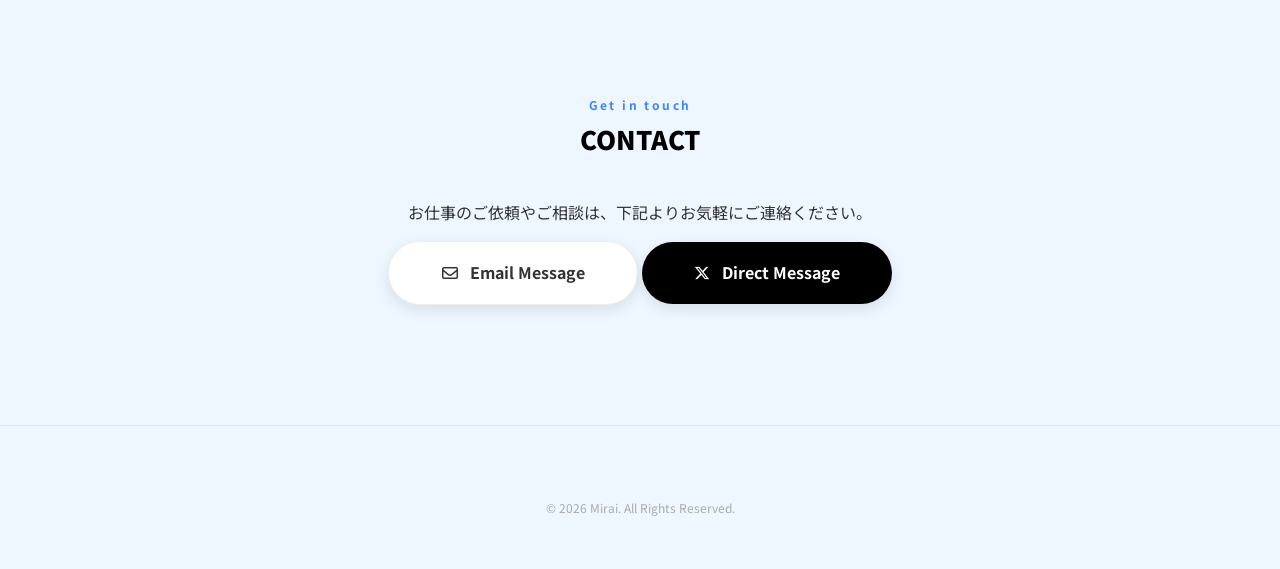
==== commit 024dec8d: "Add files via upload" ====
--- a/index.html
+++ b/index.html
@@ -160,7 +160,7 @@
                             <div class="play-button-overlay"><i class="fa-solid fa-play"></i></div>
                         </div>
                         <div class="work-info">
-                            <h3>ズズちゃんねる!!!様</h3>
+                            <i3>ズズちゃんねる!!!様</h3>
                             <p>ゲーム実況編集 / VCRRUST切り抜き</p>
                             <p class="work-sub-note">※サムネイル制作なし</p>
                         </div>
@@ -178,6 +178,17 @@
                         <div class="work-info">
                             <h3>Axis様_short動画</h3>
                             <p>YouTube Shorts / ゲーム実況切り抜き</p>
+                        </div>
+                    </div>
+
+                    <div class="video-item reveal">
+                        <div class="video-container" id="short_chouji1" onclick="loadVideo('short_chouji1', 'H3XFch9A16U')">
+                            <img src="https://img.youtube.com/vi/H3XFch9A16U/maxresdefault.jpg" alt="丁香樹アイロ様_short動画" class="thumb-img">
+                            <div class="play-button-overlay"><i class="fa-solid fa-play"></i></div>
+                        </div>
+                        <div class="work-info">
+                            <h3>丁香樹アイロ様_short動画</h3>
+                            <p>ゲーム実況切り抜き / 過去動画の2.5倍再生UP</p>
                         </div>
                     </div>
                 </div>
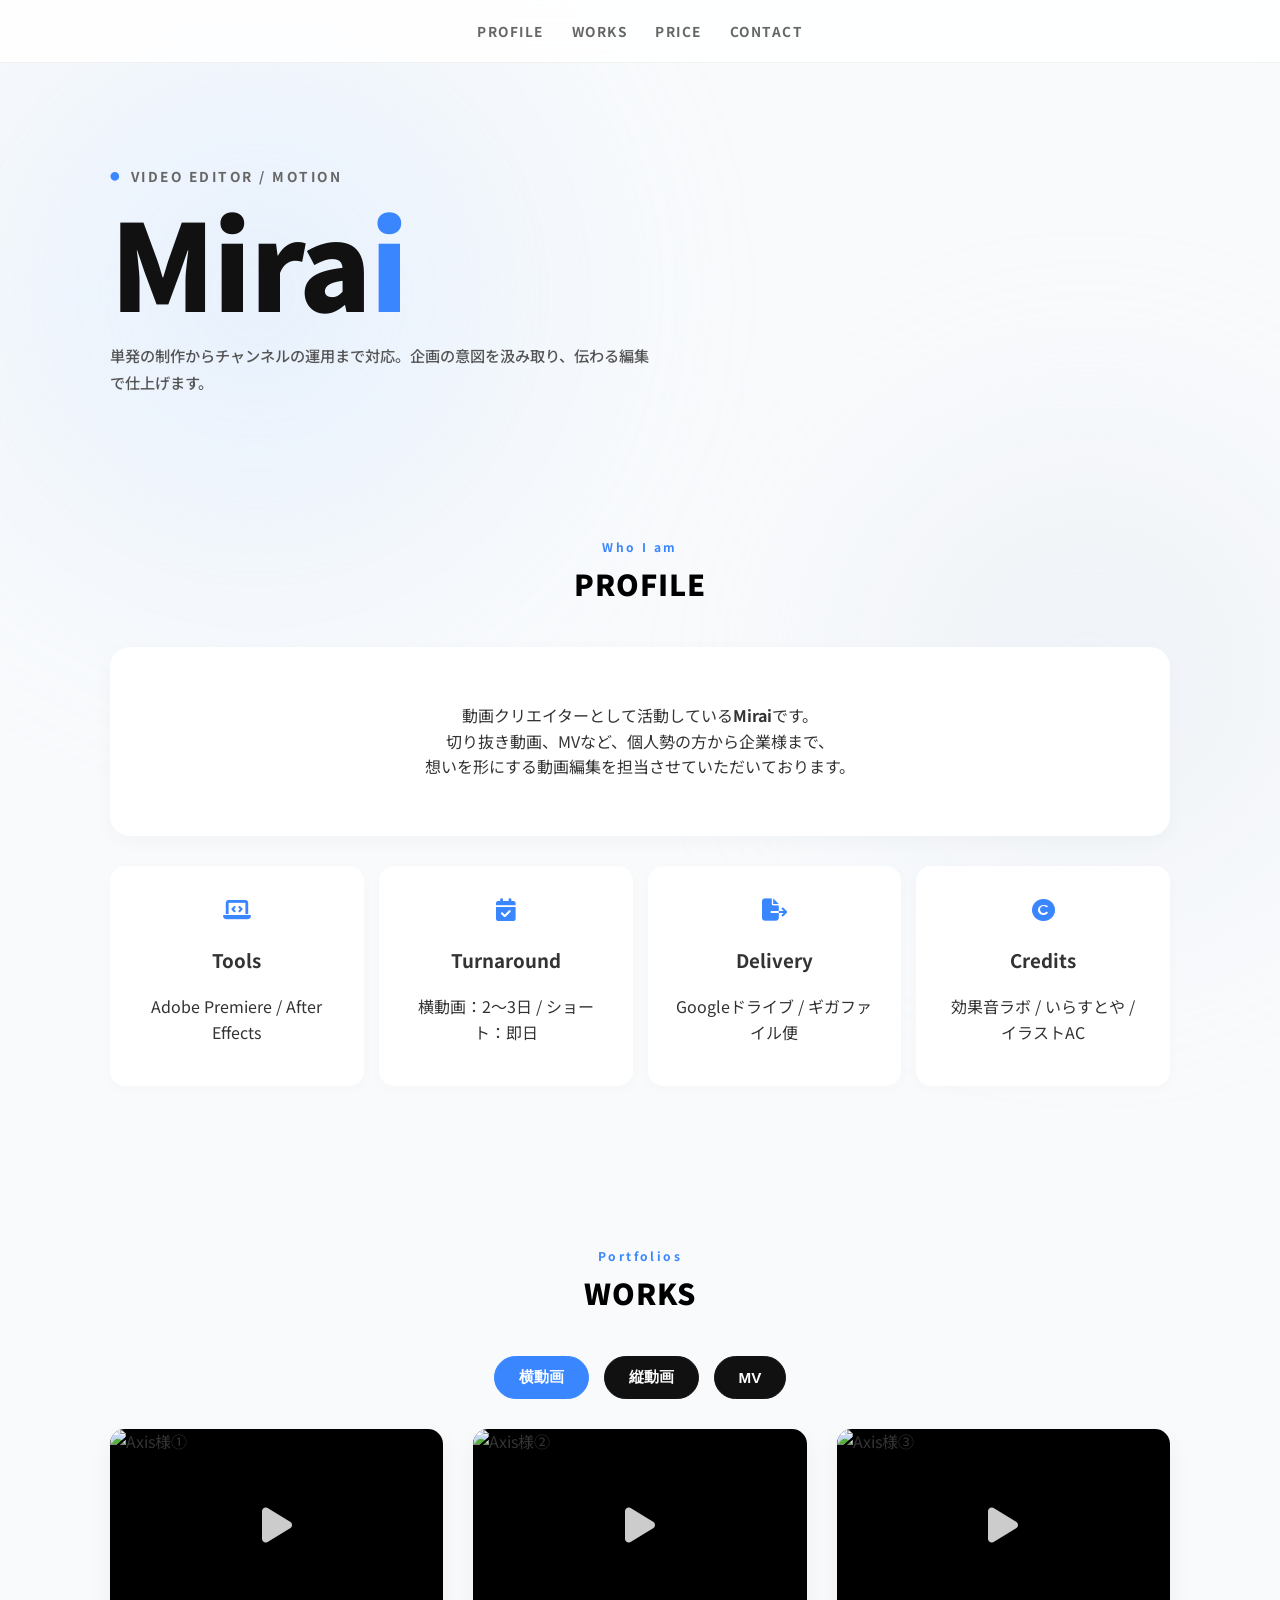
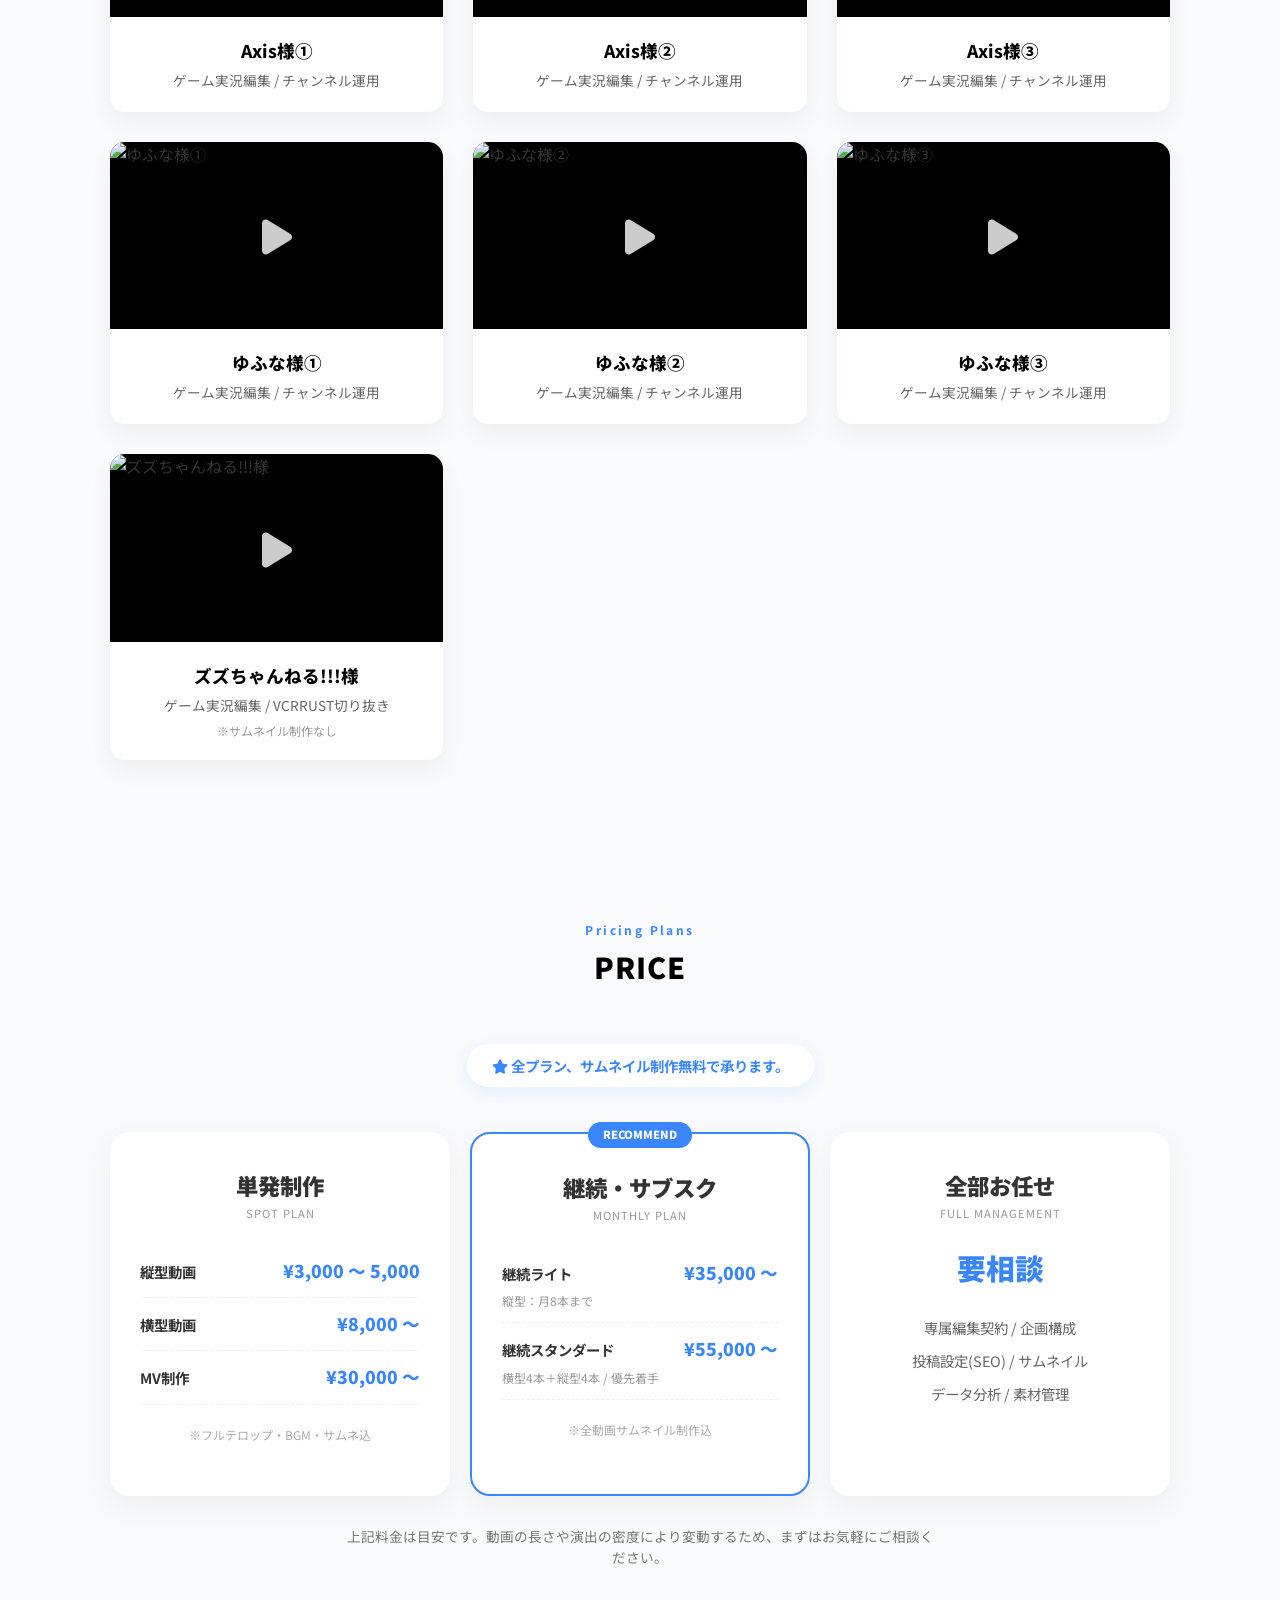
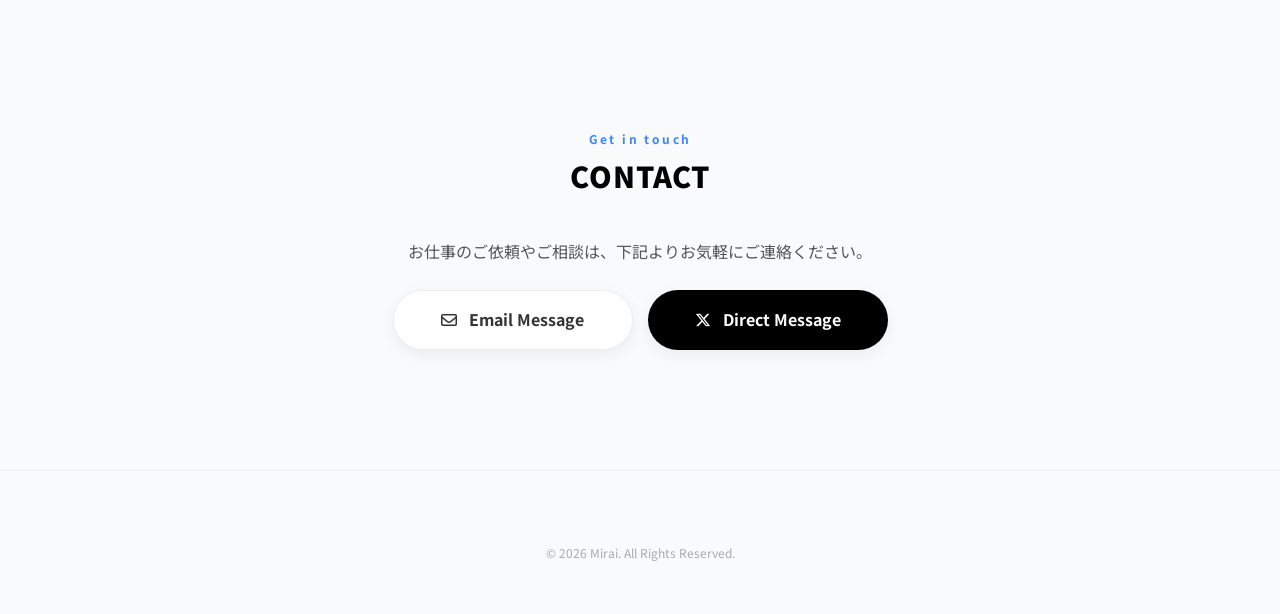
==== commit d1bc4cfb: "Add files via upload" ====
--- a/index.html
+++ b/index.html
@@ -1,307 +1,264 @@
-<!DOCTYPE html>
-<html lang="ja">
-<head>
-    <meta charset="UTF-8">
-    <meta name="viewport" content="width=device-width, initial-scale=1.0">
-    <title>Mirai | Video Creator Portfolio</title>
-    <link rel="stylesheet" href="style.css">
-    <link href="https://fonts.googleapis.com/css2?family=Noto+Sans+JP:wght@400;700;900&display=swap" rel="stylesheet">
-    <link rel="stylesheet" href="https://cdnjs.cloudflare.com/ajax/libs/font-awesome/6.5.1/css/all.min.css">
-    <style>
-        /* カテゴリー切り替えタブのスタイル */
-        .category-tabs {
-            display: flex;
-            justify-content: center;
-            gap: 15px;
-            margin-bottom: 30px;
-        }
-        .tab-btn {
-            background: #222;
-            color: #fff;
-            border: 1px solid #444;
-            padding: 10px 24px;
-            font-size: 1rem;
-            font-weight: bold;
-            cursor: pointer;
-            border-radius: 4px;
-            transition: all 0.3s ease;
-        }
-        .tab-btn:hover, .tab-btn.active {
-            background: #fff;
-            color: #000;
-            border-color: #fff;
-        }
-        /* コンテンツの表示・非表示制御 */
-        .video-grid-wrapper {
-            display: none;
-        }
-        .video-grid-wrapper.active {
-            display: block;
-        }
-        /* 縦型動画（Shorts）用の特別スタイル */
-        .vertical-grid {
-            display: grid;
-            grid-template-columns: repeat(auto-fill, minmax(200px, 1fr));
-            gap: 20px;
-        }
-        .vertical-grid .video-container {
-            aspect-ratio: 9 / 16 !important; /* 縦長比率に固定 */
-            position: relative;
-            width: 100%;
-            overflow: hidden;
-            background: #000;
-        }
-    </style>
-</head>
-<body>
-
-    <nav>
-        <ul>
-            <li><a href="#profile">Profile</a></li>
-            <li><a href="#works">Works</a></li>
-            <li><a href="#price">Price</a></li>
-            <li><a href="#contact">Contact</a></li>
-        </ul>
-    </nav>
-
-    <header>
-        <div class="header-content reveal">
-            <h1>Mirai<span>Video Creator</span></h1>
-            <div class="header-icon">
-                <img src="profile-icon.png" alt="Mirai's Icon" onerror="this.style.display='none'">
-            </div>
-        </div>
-    </header>
-
-    <main>
-        <section id="profile" class="page-section">
-            <div class="section-title reveal">
-                <span class="en-title">Who I am</span>
-                <h2>PROFILE</h2>
-            </div>
-            <div class="profile-card reveal">
-                <p>動画クリエイターとして活動している<strong>Mirai</strong>です。<br>
-                切り抜き動画、MVなど、個人勢の方から企業様まで、<br class="pc-only">
-                想いを形にする動画編集を担当させていただいております。</p>
-            </div>
-            <div class="profile-grid">
-                <div class="profile-item reveal"><div class="item-icon"><i class="fa-solid fa-laptop-code"></i></div><h3>Tools</h3><p>Adobe Premiere / After Effects</p></div>
-                <div class="profile-item reveal"><div class="item-icon"><i class="fa-solid fa-calendar-check"></i></div><h3>Turnaround</h3><p>横動画：2〜3日 / ショート：即日</p></div>
-                <div class="profile-item reveal"><div class="item-icon"><i class="fa-solid fa-file-export"></i></div><h3>Delivery</h3><p>Googleドライブ / ギガファイル便</p></div>
-                <div class="profile-item reveal"><div class="item-icon"><i class="fa-solid fa-copyright"></i></div><h3>Credits</h3><p>効果音ラボ / いらすとや / イラストAC</p></div>
-            </div>
-        </section>
-
-        <section id="works" class="page-section">
-            <div class="section-title reveal">
-                <span class="en-title">Portfolios</span>
-                <h2>WORKS</h2>
-            </div>
-
-            <div class="category-tabs reveal">
-                <button class="tab-btn active" onclick="switchCategory('horizontal')">横動画</button>
-                <button class="tab-btn" onclick="switchCategory('vertical')">縦動画</button>
-                <button class="tab-btn" onclick="switchCategory('mv')">MV</button>
-            </div>
-
-            <div id="horizontal" class="video-grid-wrapper active">
-                <div class="video-grid">
-                    <div class="video-item reveal">
-                        <div class="video-container" id="v1" onclick="loadVideo('v1', 'k524WX5koA0')">
-                            <img src="https://img.youtube.com/vi/k524WX5koA0/maxresdefault.jpg" alt="Axis様①" class="thumb-img">
-                            <div class="play-button-overlay"><i class="fa-solid fa-play"></i></div>
-                        </div>
-                        <div class="work-info"><h3>Axis様①</h3><p>ゲーム実狂編集 / チャンネル運用</p></div>
-                    </div>
-
-                    <div class="video-item reveal">
-                        <div class="video-container" id="v2" onclick="loadVideo('v2', 'v1iDz_E2HLw')">
-                            <img src="https://img.youtube.com/vi/v1iDz_E2HLw/maxresdefault.jpg" alt="Axis様②" class="thumb-img">
-                            <div class="play-button-overlay"><i class="fa-solid fa-play"></i></div>
-                       </div>
-                       <div class="work-info"><h3>Axis様②</h3><p>ゲーム実況編集 / チャンネル運用</p></div>
-                    </div>
-
-                    <div class="video-item reveal">
-                        <div class="video-container" id="v3" onclick="loadVideo('v3', 'XtW4p41w4DI')">
-                            <img src="https://img.youtube.com/vi/XtW4p41w4DI/maxresdefault.jpg" alt="Axis様③" class="thumb-img">
-                            <div class="play-button-overlay"><i class="fa-solid fa-play"></i></div>
-                       </div>
-                       <div class="work-info"><h3>Axis様③</h3><p>ゲーム実況編集 / チャンネル運用</p></div>
-                    </div>
-
-                    <div class="video-item reveal">
-                        <div class="video-container" id="y1" onclick="loadVideo('y1', 'qElZeEpV6O0')">
-                            <img src="https://img.youtube.com/vi/qElZeEpV6O0/maxresdefault.jpg" alt="ゆふな様①" class="thumb-img">
-                            <div class="play-button-overlay"><i class="fa-solid fa-play"></i></div>
-                        </div>
-                        <div class="work-info"><h3>ゆふな様①</h3><p>ゲーム実況編集 / チャンネル運用</p></div>
-                    </div>
-
-                    <div class="video-item reveal">
-                        <div class="video-container" id="y2" onclick="loadVideo('y2', 'HP7diiNySa8')">
-                             <img src="https://img.youtube.com/vi/HP7diiNySa8/maxresdefault.jpg" alt="ゆふな様②" class="thumb-img">
-                             <div class="play-button-overlay"><i class="fa-solid fa-play"></i></div>
-                        </div>
-                        <div class="work-info"><h3>ゆふな様②</h3><p>ゲーム実況編集 / チャンネル運用</p></div>
-                    </div>
-
-                    <div class="video-item reveal">
-                        <div class="video-container" id="y3" onclick="loadVideo('y3', '4YI3Vk0SczY')">
-                             <img src="https://img.youtube.com/vi/4YI3Vk0SczY/maxresdefault.jpg" alt="ゆふな様③" class="thumb-img">
-                             <div class="play-button-overlay"><i class="fa-solid fa-play"></i></div>
-                        </div>
-                        <div class="work-info"> <h3>ゆふな様③</h3><p>ゲーム実況編集 / チャンネル運用</p></div>
-                    </div>
-
-                    <div class="video-item reveal">
-                        <div class="video-container" id="v_zuzu" onclick="loadVideo('v_zuzu', 'qOeuMysYVFI')">
-                            <img src="https://img.youtube.com/vi/qOeuMysYVFI/maxresdefault.jpg" alt="ズズちゃんねる!!!様" class="thumb-img">
-                            <div class="play-button-overlay"><i class="fa-solid fa-play"></i></div>
-                        </div>
-                        <div class="work-info">
-                            <i3>ズズちゃんねる!!!様</h3>
-                            <p>ゲーム実況編集 / VCRRUST切り抜き</p>
-                            <p class="work-sub-note">※サムネイル制作なし</p>
-                        </div>
-                    </div>
-                </div>
-            </div>
-
-            <div id="vertical" class="video-grid-wrapper">
-                <div class="vertical-grid">
-                    <div class="video-item reveal">
-                        <div class="video-container" id="short_axis1" onclick="loadVideo('short_axis1', 'b7bE7p8RVl0')">
-                            <img src="https://img.youtube.com/vi/b7bE7p8RVl0/maxresdefault.jpg" alt="Axis様_short動画" class="thumb-img">
-                            <div class="play-button-overlay"><i class="fa-solid fa-play"></i></div>
-                        </div>
-                        <div class="work-info">
-                            <h3>Axis様_short動画</h3>
-                            <p>YouTube Shorts / ゲーム実況切り抜き</p>
-                        </div>
-                    </div>
-
-                    <div class="video-item reveal">
-                        <div class="video-container" id="short_chouji1" onclick="loadVideo('short_chouji1', 'H3XFch9A16U')">
-                            <img src="https://img.youtube.com/vi/H3XFch9A16U/maxresdefault.jpg" alt="丁香樹アイロ様_short動画" class="thumb-img">
-                            <div class="play-button-overlay"><i class="fa-solid fa-play"></i></div>
-                        </div>
-                        <div class="work-info">
-                            <h3>丁香樹アイロ様_short動画</h3>
-                            <p>ゲーム実況切り抜き / 過去動画の2.5倍再生UP</p>
-                        </div>
-                    </div>
-                </div>
-            </div>
-
-            <div id="mv" class="video-grid-wrapper">
-                <div class="video-grid">
-                    <div class="video-item reveal">
-                        <div class="video-container" id="mv_shiro1" onclick="loadVideo('mv_shiro1', 'w_RoFztFqQY')">
-                            <img src="https://img.youtube.com/vi/w_RoFztFqQY/maxresdefault.jpg" alt="シロイチ様" class="thumb-img">
-                            <div class="play-button-overlay"><i class="fa-solid fa-play"></i></div>
-                        </div>
-                        <div class="work-info"><h3>シロイチ様_歌ってみた</h3><p>MV / エフェクト・カラー編集</p></div>
-                    </div>
-                </div>
-            </div>
-
-        </section>
-
-        <section id="price" class="page-section">
-            <div class="section-title reveal">
-                <span class="en-title">Pricing Plans</span>
-                <h2>PRICE</h2>
-            </div>
-            <div class="price-notice reveal">
-                <p><i class="fa-solid fa-star"></i> 全プラン、<strong>サムネイル制作無料</strong>で承ります。</p>
-            </div>
-            <div class="price-grid">
-                <div class="price-card reveal">
-                    <h3>単発制作<span>Spot Plan</span></h3>
-                    <ul>
-                        <li><strong>縦型動画</strong> <span>¥3,000 〜 5,000</span></li>
-                        <li><strong>横型動画</strong> <span>¥8,000 〜</span></li>
-                        <li><strong>MV制作</strong> <span>¥30,000 〜</span></li>
-                    </ul>
-                    <p class="card-note">※フルテロップ・BGM・サムネ込</p>
-                </div>
-                <div class="price-card popular reveal">
-                    <h3>継続・サブスク<span>Monthly Plan</span></h3>
-                    <ul>
-                        <li><strong>継続ライト</strong> <span>¥35,000 〜</span><small>縦型：月8本まで</small></li>
-                        <li><strong>継続スタンダード</strong> <span>¥55,000 〜</span><small>横型4本＋縦型4本 / 優先着手</small></li>
-                    </ul>
-                    <p class="card-note">※全動画サムネイル制作込</p>
-                </div>
-                <div class="price-card reveal">
-                    <h3>全部お任せ<span>Full Management</span></h3>
-                    <div class="price-ask">要相談</div>
-                    <ul class="full-list">
-                        <li>専属編集契約 / 企画構成</li>
-                        <li>投稿設定(SEO) / サムネイル</li>
-                        <li>データ分析 / 素材管理</li>
-                    </ul>
-                </div>
-            </div>
-            <p class="price-bottom-note reveal">上記料金は目安です。動画の長さや演出の密度により変動するため、まずはお気軽にご相談ください。</p>
-        </section>
-
-        <section id="contact" class="page-section">
-            <div class="section-title reveal">
-                <span class="en-title">Get in touch</span>
-                <h2>CONTACT</h2>
-            </div>
-            <div class="contact-container reveal">
-                <p class="contact-desc">お仕事のご依頼やご相談は、下記よりお気軽にご連絡ください。</p>
-                <div class="contact-btns">
-                    <a href="mailto:mri.vsp.361@gmail.com" class="contact-link-btn email-btn"><i class="fa-regular fa-envelope"></i><span>Email Message</span></a>
-                    <a href="https://x.com/mirai_zt" target="_blank" class="contact-link-btn x-btn"><i class="fa-brands fa-x-twitter"></i><span>Direct Message</span></a>
-                </div>
-            </div>
-        </section>
-    </main>
-
-    <footer>
-        <p class="footer-copy">&copy; 2026 Mirai. All Rights Reserved.</p>
-    </footer>
-
-    <script>
-        // 動画読み込み用の関数
-        function loadVideo(containerId, videoId) {
-            const container = document.getElementById(containerId);
-            if(container) {
-                container.innerHTML = `<iframe src="https://www.youtube.com/embed/${videoId}?autoplay=1&rel=0" frameborder="0" allow="accelerometer; autoplay; clipboard-write; encrypted-media; gyroscope; picture-in-picture" allowfullscreen style="position:absolute; top:0; left:0; width:100%; height:100%;"></iframe>`;
-                container.onclick = null;
-            }
-        }
-
-        // カテゴリー切り替え用の関数
-        function switchCategory(categoryId) {
-            // すべてのコンテンツを一旦非表示にする
-            document.querySelectorAll('.video-grid-wrapper').forEach(wrapper => {
-                wrapper.classList.remove('active');
-            });
-            // すべてのタブボタンの選択状態を解除
-            document.querySelectorAll('.tab-btn').forEach(btn => {
-                btn.classList.remove('active');
-            });
-
-            // 選択されたコンテンツとボタンを有効化
-            document.getElementById(categoryId).classList.add('active');
-            event.currentTarget.classList.add('active');
-        }
-
-        // スクロール時のふわっと表示用の処理
-        const observer = new IntersectionObserver((entries) => {
-            entries.forEach(entry => {
-                if (entry.isIntersecting) {
-                    entry.target.classList.add('active');
-                }
-            });
-        }, { threshold: 0.1 });
-
-        document.querySelectorAll('.reveal').forEach(el => observer.observe(el));
-    </script>
-</body>
-</html>+<!DOCTYPE html>
+<html lang="ja">
+<head>
+    <meta charset="UTF-8">
+    <meta name="viewport" content="width=device-width, initial-scale=1.0">
+    <title>Mirai | Video Creator Portfolio</title>
+    <link rel="stylesheet" href="style.css">
+    <link href="https://fonts.googleapis.com/css2?family=Noto+Sans+JP:wght@400;700;900&display=swap" rel="stylesheet">
+    <link rel="stylesheet" href="https://cdnjs.cloudflare.com/ajax/libs/font-awesome/6.5.1/css/all.min.css">
+</head>
+<body>
+
+    <nav>
+        <ul>
+            <li><a href="#profile">Profile</a></li>
+            <li><a href="#works">Works</a></li>
+            <li><a href="#price">Price</a></li>
+            <li><a href="#contact">Contact</a></li>
+        </ul>
+    </nav>
+
+    <header class="hero-header">
+        <div class="header-container reveal">
+            <!-- 左側：テキストエリア -->
+            <div class="header-text-side">
+                <p class="sub-caption"><span class="blue-dot">●</span> VIDEO EDITOR / MOTION</p>
+                <h1 class="hero-title">Mira<span class="highlight-i">i</span></h1>
+                <p class="hero-description">
+                    単発の制作からチャンネルの運用まで対応。企画の意図を汲み取り、伝わる編集で仕上げます。
+                </p>
+            </div>
+            <!-- 右側：アイコンエリア -->
+            <div class="header-icon-side">
+                <img src="profile-icon.jpg" alt="Mirai's Icon" class="profile-img" onerror="this.style.display='none'">
+            </div>
+        </div>
+    </header>
+
+    <main>
+        <section id="profile" class="page-section">
+            <div class="section-title reveal">
+                <span class="en-title">Who I am</span>
+                <h2>PROFILE</h2>
+            </div>
+            <div class="profile-card reveal">
+                <p>動画クリエイターとして活動している<strong>Mirai</strong>です。<br>
+                切り抜き動画、MVなど、個人勢の方から企業様まで、<br class="pc-only">
+                想いを形にする動画編集を担当させていただいております。</p>
+            </div>
+            <div class="profile-grid">
+                <div class="profile-item reveal"><div class="item-icon"><i class="fa-solid fa-laptop-code"></i></div><h3>Tools</h3><p>Adobe Premiere / After Effects</p></div>
+                <div class="profile-item reveal"><div class="item-icon"><i class="fa-solid fa-calendar-check"></i></div><h3>Turnaround</h3><p>横動画：2〜3日 / ショート：即日</p></div>
+                <div class="profile-item reveal"><div class="item-icon"><i class="fa-solid fa-file-export"></i></div><h3>Delivery</h3><p>Googleドライブ / ギガファイル便</p></div>
+                <div class="profile-item reveal"><div class="item-icon"><i class="fa-solid fa-copyright"></i></div><h3>Credits</h3><p>効果音ラボ / いらすとや / イラストAC</p></div>
+            </div>
+        </section>
+
+        <section id="works" class="page-section">
+            <div class="section-title reveal">
+                <span class="en-title">Portfolios</span>
+                <h2>WORKS</h2>
+            </div>
+
+            <div class="category-tabs reveal">
+                <button class="tab-btn active" onclick="switchCategory('horizontal')">横動画</button>
+                <button class="tab-btn" onclick="switchCategory('vertical')">縦動画</button>
+                <button class="tab-btn" onclick="switchCategory('mv')">MV</button>
+            </div>
+
+            <div id="horizontal" class="video-grid-wrapper active">
+                <div class="video-grid">
+                    <div class="video-item reveal">
+                        <div class="video-container" id="v1" onclick="loadVideo('v1', 'k524WX5koA0')">
+                            <img src="https://img.youtube.com/vi/k524WX5koA0/maxresdefault.jpg" alt="Axis様①" class="thumb-img">
+                            <div class="play-button-overlay"><i class="fa-solid fa-play"></i></div>
+                        </div>
+                        <div class="work-info"><h3>Axis様①</h3><p>ゲーム実況編集 / チャンネル運用</p></div>
+                    </div>
+
+                    <div class="video-item reveal">
+                        <div class="video-container" id="v2" onclick="loadVideo('v2', 'v1iDz_E2HLw')">
+                            <img src="https://img.youtube.com/vi/v1iDz_E2HLw/maxresdefault.jpg" alt="Axis様②" class="thumb-img">
+                            <div class="play-button-overlay"><i class="fa-solid fa-play"></i></div>
+                       </div>
+                       <div class="work-info"><h3>Axis様②</h3><p>ゲーム実況編集 / チャンネル運用</p></div>
+                    </div>
+
+                    <div class="video-item reveal">
+                        <div class="video-container" id="v3" onclick="loadVideo('v3', 'XtW4p41w4DI')">
+                            <img src="https://img.youtube.com/vi/XtW4p41w4DI/maxresdefault.jpg" alt="Axis様③" class="thumb-img">
+                            <div class="play-button-overlay"><i class="fa-solid fa-play"></i></div>
+                       </div>
+                       <div class="work-info"><h3>Axis様③</h3><p>ゲーム実況編集 / チャンネル運用</p></div>
+                    </div>
+
+                    <div class="video-item reveal">
+                        <div class="video-container" id="y1" onclick="loadVideo('y1', 'qElZeEpV6O0')">
+                            <img src="https://img.youtube.com/vi/qElZeEpV6O0/maxresdefault.jpg" alt="ゆふな様①" class="thumb-img">
+                            <div class="play-button-overlay"><i class="fa-solid fa-play"></i></div>
+                        </div>
+                        <div class="work-info"><h3>ゆふな様①</h3><p>ゲーム実況編集 / チャンネル運用</p></div>
+                    </div>
+
+                    <div class="video-item reveal">
+                        <div class="video-container" id="y2" onclick="loadVideo('y2', 'HP7diiNySa8')">
+                             <img src="https://img.youtube.com/vi/HP7diiNySa8/maxresdefault.jpg" alt="ゆふな様②" class="thumb-img">
+                             <div class="play-button-overlay"><i class="fa-solid fa-play"></i></div>
+                        </div>
+                        <div class="work-info"><h3>ゆふな様②</h3><p>ゲーム実況編集 / チャンネル運用</p></div>
+                    </div>
+
+                    <div class="video-item reveal">
+                        <div class="video-container" id="y3" onclick="loadVideo('y3', '4YI3Vk0SczY')">
+                             <img src="https://img.youtube.com/vi/4YI3Vk0SczY/maxresdefault.jpg" alt="ゆふな様③" class="thumb-img">
+                             <div class="play-button-overlay"><i class="fa-solid fa-play"></i></div>
+                        </div>
+                        <div class="work-info"> <h3>ゆふな様③</h3><p>ゲーム実況編集 / チャンネル運用</p></div>
+                    </div>
+
+                    <div class="video-item reveal">
+                        <div class="video-container" id="v_zuzu" onclick="loadVideo('v_zuzu', 'qOeuMysYVFI')">
+                            <img src="https://img.youtube.com/vi/qOeuMysYVFI/maxresdefault.jpg" alt="ズズちゃんねる!!!様" class="thumb-img">
+                            <div class="play-button-overlay"><i class="fa-solid fa-play"></i></div>
+                        </div>
+                        <div class="work-info">
+                            <h3>ズズちゃんねる!!!様</h3>
+                            <p>ゲーム実況編集 / VCRRUST切り抜き</p>
+                            <p class="work-sub-note">※サムネイル制作なし</p>
+                        </div>
+                    </div>
+                </div>
+            </div>
+
+            <div id="vertical" class="video-grid-wrapper">
+                <div class="vertical-grid">
+                    <div class="video-item reveal">
+                        <div class="video-container" id="short_axis1" onclick="loadVideo('short_axis1', 'b7bE7p8RVl0')">
+                            <img src="https://img.youtube.com/vi/b7bE7p8RVl0/maxresdefault.jpg" alt="Axis様_short動画" class="thumb-img">
+                            <div class="play-button-overlay"><i class="fa-solid fa-play"></i></div>
+                        </div>
+                        <div class="work-info">
+                            <h3>Axis様_short動画</h3>
+                            <p>YouTube Shorts / ゲーム実況切り抜き</p>
+                        </div>
+                    </div>
+
+                    <div class="video-item reveal">
+                        <div class="video-container" id="short_chouji1" onclick="loadVideo('short_chouji1', 'H3XFch9A16U')">
+                            <img src="https://img.youtube.com/vi/H3XFch9A16U/maxresdefault.jpg" alt="丁香樹アイロ様_short動画" class="thumb-img">
+                            <div class="play-button-overlay"><i class="fa-solid fa-play"></i></div>
+                        </div>
+                        <div class="work-info">
+                            <h3>丁香樹アイロ様_short動画</h3>
+                            <p>ゲーム実況切り抜き / 過去動画の2.5倍再生UP</p>
+                        </div>
+                    </div>
+                </div>
+            </div>
+
+            <div id="mv" class="video-grid-wrapper">
+                <div class="video-grid">
+                    <div class="video-item reveal">
+                        <div class="video-container" id="mv_shiro1" onclick="loadVideo('mv_shiro1', 'w_RoFztFqQY')">
+                            <img src="https://img.youtube.com/vi/w_RoFztFqQY/maxresdefault.jpg" alt="シロイチ様" class="thumb-img">
+                            <div class="play-button-overlay"><i class="fa-solid fa-play"></i></div>
+                        </div>
+                        <div class="work-info"><h3>シロイチ様_歌ってみた</h3><p>MV / エフェクト・カラー編集</p></div>
+                    </div>
+                </div>
+            </div>
+
+        </section>
+
+        <section id="price" class="page-section">
+            <div class="section-title reveal">
+                <span class="en-title">Pricing Plans</span>
+                <h2>PRICE</h2>
+            </div>
+            <div class="price-notice reveal">
+                <p><i class="fa-solid fa-star"></i> 全プラン、<strong>サムネイル制作無料</strong>で承ります。</p>
+            </div>
+            <div class="price-grid">
+                <div class="price-card reveal">
+                    <h3>単発制作<span>Spot Plan</span></h3>
+                    <ul>
+                        <li><strong>縦型動画</strong> <span>¥3,000 〜 5,000</span></li>
+                        <li><strong>横型動画</strong> <span>¥8,000 〜</span></li>
+                        <li><strong>MV制作</strong> <span>¥30,000 〜</span></li>
+                    </ul>
+                    <p class="card-note">※フルテロップ・BGM・サムネ込</p>
+                </div>
+                <div class="price-card popular reveal">
+                    <h3>継続・サブスク<span>Monthly Plan</span></h3>
+                    <ul>
+                        <li><strong>継続ライト</strong> <span>¥35,000 〜</span><small>縦型：月8本まで</small></li>
+                        <li><strong>継続スタンダード</strong> <span>¥55,000 〜</span><small>横型4本＋縦型4本 / 優先着手</small></li>
+                    </ul>
+                    <p class="card-note">※全動画サムネイル制作込</p>
+                </div>
+                <div class="price-card reveal">
+                    <h3>全部お任せ<span>Full Management</span></h3>
+                    <div class="price-ask">要相談</div>
+                    <ul class="full-list">
+                        <li>専属編集契約 / 企画構成</li>
+                        <li>投稿設定(SEO) / サムネイル</li>
+                        <li>データ分析 / 素材管理</li>
+                    </ul>
+                </div>
+            </div>
+            <p class="price-bottom-note reveal">上記料金は目安です。動画の長さや演出の密度により変動するため、まずはお気軽にご相談ください。</p>
+        </section>
+
+        <section id="contact" class="page-section">
+            <div class="section-title reveal">
+                <span class="en-title">Get in touch</span>
+                <h2>CONTACT</h2>
+            </div>
+            <div class="contact-container reveal">
+                <p class="contact-desc">お仕事のご依頼やご相談は、下記よりお気軽にご連絡ください。</p>
+                <div class="contact-btns">
+                    <a href="mailto:mri.vsp.361@gmail.com" class="contact-link-btn email-btn"><i class="fa-regular fa-envelope"></i><span>Email Message</span></a>
+                    <a href="https://x.com/mirai_zt" target="_blank" class="contact-link-btn x-btn"><i class="fa-brands fa-x-twitter"></i><span>Direct Message</span></a>
+                </div>
+            </div>
+        </section>
+    </main>
+
+    <footer>
+        <p class="footer-copy">&copy; 2026 Mirai. All Rights Reserved.</p>
+    </footer>
+
+    <script>
+        function loadVideo(containerId, videoId) {
+            const container = document.getElementById(containerId);
+            if(container) {
+                container.innerHTML = `<iframe src="https://www.youtube.com/embed/${videoId}?autoplay=1&rel=0" frameborder="0" allow="accelerometer; autoplay; clipboard-write; encrypted-media; gyroscope; picture-in-picture" allowfullscreen style="position:absolute; top:0; left:0; width:100%; height:100%;"></iframe>`;
+                container.onclick = null;
+            }
+        }
+
+        function switchCategory(categoryId) {
+            document.querySelectorAll('.video-grid-wrapper').forEach(wrapper => {
+                wrapper.classList.remove('active');
+            });
+            document.querySelectorAll('.tab-btn').forEach(btn => {
+                btn.classList.remove('active');
+            });
+
+            document.getElementById(categoryId).classList.add('active');
+            event.currentTarget.classList.add('active');
+        }
+
+        const observer = new IntersectionObserver((entries) => {
+            entries.forEach(entry => {
+                if (entry.isIntersecting) {
+                    entry.target.classList.add('active');
+                }
+            });
+        }, { threshold: 0.1 });
+
+        document.querySelectorAll('.reveal').forEach(el => observer.observe(el));
+    </script>
+</body>
+</html>
--- a/style.css
+++ b/style.css
@@ -1,102 +1,236 @@
-/* --- Base Setup --- */
-* { box-sizing: border-box; }
-html { scroll-behavior: smooth; }
-body {
-    font-family: 'Noto Sans JP', sans-serif;
-    color: #333; margin: 0; line-height: 1.6;
-    background-color: #eef7ff; overflow-x: hidden;
-}
-
-/* --- 背景のモヤ --- */
-body::before, body::after {
-    content: ""; position: fixed; z-index: -2; pointer-events: none; filter: blur(80px);
-}
-body::before { top: -10%; left: -10%; width: 60vw; height: 60vw; background: radial-gradient(circle, #b1d8ff 0%, transparent 70%); opacity: 0.6; }
-body::after { bottom: -10%; right: -10%; width: 50vw; height: 50vw; background: radial-gradient(circle, #ffe1a8 0%, transparent 70%); opacity: 0.5; }
-
-/* --- Reveal Animation --- */
-.reveal {
-    opacity: 0;
-    transform: translateY(30px);
-    transition: opacity 0.8s ease-out, transform 0.8s ease-out;
-}
-.reveal.active {
-    opacity: 1;
-    transform: translateY(0);
-}
-
-/* --- Navigation --- */
-nav { position: sticky; top: 0; z-index: 1000; background: rgba(255, 255, 255, 0.9); backdrop-filter: blur(10px); padding: 15px; border-bottom: 1px solid rgba(0,0,0,0.05); }
-nav ul { list-style: none; display: flex; justify-content: center; gap: 20px; margin: 0; padding: 0; }
-nav a { text-decoration: none; color: #888; font-weight: bold; font-size: 0.8rem; letter-spacing: 1px; transition: 0.3s; }
-nav a:hover { color: #3a86ff; }
-
-/* --- Header --- */
-header { text-align: center; padding: 80px 0 40px; }
-header h1 { font-size: 2.8rem; margin: 0; letter-spacing: 6px; font-weight: 900; color: #000; }
-header h1 span { display: block; font-size: 0.35em; color: #666; font-weight: 600; letter-spacing: 3px; margin-top: 5px; }
-.header-icon img { width: 140px; height: 140px; border-radius: 50%; object-fit: cover; border: 4px solid #fff; box-shadow: 0 8px 25px rgba(0,0,0,0.1); margin-top: 20px; }
-
-/* --- Main Layout --- */
-main { max-width: 1100px; margin: 0 auto; padding: 0 20px; }
-.page-section { padding: 80px 0; clear: both; }
-.section-title { text-align: center; margin-bottom: 40px; }
-.en-title { display: block; font-size: 0.75rem; color: #3a86ff; font-weight: 700; letter-spacing: 0.2em; margin-bottom: 5px; }
-h2 { font-size: 1.6rem; margin: 0; font-weight: 900; color: #000; }
-
-/* --- PROFILE --- */
-.profile-card { background: #fff; padding: 40px 20px; border-radius: 20px; box-shadow: 0 5px 20px rgba(0,0,0,0.05); text-align: center; margin-bottom: 30px; }
-.profile-grid { display: grid; grid-template-columns: repeat(auto-fit, minmax(200px, 1fr)); gap: 15px; }
-.profile-item { background: #fff; padding: 25px; border-radius: 15px; text-align: center; }
-.item-icon { font-size: 1.4rem; color: #3a86ff; margin-bottom: 10px; }
-
-/* --- WORKS --- */
-.video-grid { display: grid; grid-template-columns: repeat(auto-fit, minmax(320px, 1fr)); gap: 30px; }
-.video-item { background: #fff; border-radius: 15px; overflow: hidden; box-shadow: 0 10px 25px rgba(0,0,0,0.05); transition: 0.4s cubic-bezier(0.165, 0.84, 0.44, 1); cursor: pointer; }
-.video-item:hover { transform: scale(1.03); box-shadow: 0 20px 40px rgba(0,0,0,0.12); z-index: 10; }
-.video-container { position: relative; padding-top: 56.25%; background: #000; overflow: hidden; }
-.thumb-img { position: absolute; top: 0; left: 0; width: 100%; height: 100%; object-fit: cover; transition: transform 0.6s ease; }
-.video-item:hover .thumb-img { transform: scale(1.08); }
-.play-button-overlay { position: absolute; top: 50%; left: 50%; transform: translate(-50%, -50%); font-size: 2.5rem; color: #fff; opacity: 0.8; pointer-events: none; }
-
-.work-info { padding: 20px; text-align: center; }
-.work-info h3 { margin: 0 0 5px; font-size: 1.1rem; font-weight: 800; color: #000; }
-.work-info p { margin: 0; font-size: 0.85rem; color: #666; }
-.work-sub-note { font-size: 0.75rem !important; color: #999 !important; margin-top: 4px !important; }
-
-/* --- PRICE --- */
-.price-notice { text-align: center; margin-bottom: 30px; }
-.price-notice p { display: inline-block; background: #fff; padding: 10px 25px; border-radius: 50px; font-size: 0.9rem; color: #3a86ff; font-weight: 700; box-shadow: 0 5px 15px rgba(58, 134, 255, 0.1); }
-.price-grid { display: grid; grid-template-columns: repeat(auto-fit, minmax(300px, 1fr)); gap: 20px; margin-bottom: 30px; }
-.price-card { background: #fff; padding: 40px 30px; border-radius: 20px; box-shadow: 0 10px 30px rgba(0,0,0,0.05); transition: 0.3s; position: relative; }
-.price-card:hover { transform: translateY(-5px); }
-.price-card.popular { border: 2px solid #3a86ff; }
-.price-card.popular::before { content: "RECOMMEND"; position: absolute; top: -12px; left: 50%; transform: translateX(-50%); background: #3a86ff; color: #fff; font-size: 0.7rem; font-weight: 900; padding: 4px 15px; border-radius: 20px; }
-.price-card h3 { font-size: 1.4rem; margin: 0 0 25px; font-weight: 900; text-align: center; line-height: 1.2; }
-.price-card h3 span { display: block; font-size: 0.7rem; color: #999; font-weight: 400; letter-spacing: 1px; margin-top: 8px; text-transform: uppercase; }
-.price-card ul { list-style: none; padding: 0; margin: 0; }
-.price-card ul li { display: flex; justify-content: space-between; align-items: center; padding: 12px 0; border-bottom: 1px dashed #eee; font-size: 0.9rem; flex-wrap: wrap; }
-.price-card ul li span { font-weight: 900; color: #3a86ff; font-size: 1.1rem; }
-.price-card ul li small { display: block; width: 100%; color: #999; font-size: 0.75rem; margin-top: 4px; }
-.price-ask { font-size: 1.8rem; font-weight: 900; text-align: center; color: #3a86ff; margin: 10px 0 20px; }
-.full-list li { border-bottom: none !important; justify-content: center !important; color: #666 !important; text-align: center; padding: 5px 0 !important; }
-.card-note { text-align: center; font-size: 0.75rem; color: #aaa; margin-top: 20px; }
-.price-bottom-note { text-align: center; font-size: 0.85rem; color: #777; max-width: 600px; margin: 20px auto 0; line-height: 1.6; }
-
-/* --- CONTACT --- */
-.contact-container { text-align: center; }
-.contact-link-btn { display: inline-flex; align-items: center; justify-content: center; gap: 12px; padding: 18px 35px; text-decoration: none; font-weight: bold; border-radius: 50px; min-width: 250px; transition: 0.3s; box-shadow: 0 5px 15px rgba(0,0,0,0.1); }
-.email-btn { background: #fff; color: #333; border: 1px solid #eee; }
-.x-btn { background: #000; color: #fff; }
-.contact-link-btn:hover { transform: translateY(-3px); box-shadow: 0 8px 20px rgba(0,0,0,0.15); }
-
-/* --- Footer --- */
-footer { text-align: center; padding: 60px 0 40px; border-top: 1px solid rgba(0,0,0,0.05); margin-top: 40px; }
-.footer-copy { font-size: 0.75rem; color: #aaa; }
-
-@media (max-width: 768px) {
-    header h1 { font-size: 2.2rem; }
-    .price-grid { grid-template-columns: 1fr; }
-    .pc-only { display: none; }
-    .contact-link-btn { width: 100%; }
-}+/* --- Base Setup --- */
+* { box-sizing: border-box; }
+html { scroll-behavior: smooth; }
+body {
+    font-family: 'Noto Sans JP', sans-serif;
+    color: #333; margin: 0; line-height: 1.6;
+    background-color: #f8fafc; overflow-x: hidden;
+}
+
+/* --- 背景のグラデーション・演出 --- */
+body::before, body::after {
+    content: ""; position: fixed; z-index: -2; pointer-events: none; filter: blur(90px);
+}
+body::before { top: -10%; left: -10%; width: 60vw; height: 60vw; background: radial-gradient(circle, #dbeafe 0%, transparent 70%); opacity: 0.7; }
+body::after { bottom: -10%; right: -10%; width: 50vw; height: 50vw; background: radial-gradient(circle, #e2e8f0 0%, transparent 70%); opacity: 0.5; }
+
+/* --- Reveal Animation --- */
+.reveal {
+    opacity: 0;
+    transform: translateY(30px);
+    transition: opacity 0.8s ease-out, transform 0.8s ease-out;
+}
+.reveal.active {
+    opacity: 1;
+    transform: translateY(0);
+}
+
+/* --- Navigation --- */
+nav { position: sticky; top: 0; z-index: 1000; background: rgba(255, 255, 255, 0.85); backdrop-filter: blur(12px); padding: 18px; border-bottom: 1px solid rgba(0,0,0,0.05); }
+nav ul { list-style: none; display: flex; justify-content: center; gap: 28px; margin: 0; padding: 0; }
+nav a { text-decoration: none; color: #666; font-weight: 700; font-size: 0.85rem; letter-spacing: 1.5px; transition: 0.3s; text-transform: uppercase; }
+nav a:hover { color: #3a86ff; }
+
+/* --- Header (Hero Section) --- */
+header.hero-header {
+    padding: 90px 0 60px;
+    display: flex;
+    justify-content: center;
+    align-items: center;
+}
+
+.header-container {
+    max-width: 1100px;
+    width: 100%;
+    margin: 0 auto;
+    padding: 0 20px;
+    display: flex;
+    align-items: center;
+    justify-content: space-between;
+    gap: 40px;
+}
+
+/* 左側テキスト */
+.header-text-side {
+    flex: 1;
+    text-align: left;
+}
+
+.sub-caption {
+    font-size: 0.85rem;
+    color: #666;
+    letter-spacing: 2.5px;
+    font-weight: 700;
+    margin-bottom: 15px;
+    display: flex;
+    align-items: center;
+    gap: 8px;
+}
+
+.blue-dot {
+    color: #3a86ff;
+    font-size: 0.6rem;
+}
+
+/* Mirai ロゴテキスト */
+.hero-title {
+    font-size: clamp(4rem, 10vw, 7.5rem);
+    font-weight: 900;
+    line-height: 0.95;
+    letter-spacing: -2px;
+    color: #111;
+    margin: 0 0 25px 0;
+}
+
+.hero-title .highlight-i {
+    color: #3a86ff;
+}
+
+.hero-description {
+    font-size: 0.95rem;
+    color: #555;
+    line-height: 1.8;
+    margin: 0;
+    font-weight: 500;
+    max-width: 540px;
+}
+
+/* 右側アイコン画像 */
+.header-icon-side {
+    flex-shrink: 0;
+}
+
+.profile-img {
+    width: 220px;
+    height: 220px;
+    border-radius: 50%;
+    object-fit: cover;
+    border: 4px solid #fff;
+    box-shadow: 0 15px 35px rgba(0, 0, 0, 0.1);
+}
+
+/* --- Main Layout --- */
+main { max-width: 1100px; margin: 0 auto; padding: 0 20px; }
+.page-section { padding: 80px 0; clear: both; }
+.section-title { text-align: center; margin-bottom: 40px; }
+.en-title { display: block; font-size: 0.75rem; color: #3a86ff; font-weight: 700; letter-spacing: 0.2em; margin-bottom: 5px; }
+h2 { font-size: 1.8rem; margin: 0; font-weight: 900; color: #000; letter-spacing: 1px; }
+
+/* --- PROFILE --- */
+.profile-card { background: #fff; padding: 40px 20px; border-radius: 20px; box-shadow: 0 5px 20px rgba(0,0,0,0.03); text-align: center; margin-bottom: 30px; }
+.profile-grid { display: grid; grid-template-columns: repeat(auto-fit, minmax(200px, 1fr)); gap: 15px; }
+.profile-item { background: #fff; padding: 25px; border-radius: 15px; text-align: center; box-shadow: 0 4px 15px rgba(0,0,0,0.02); }
+.item-icon { font-size: 1.4rem; color: #3a86ff; margin-bottom: 10px; }
+
+/* --- WORKS --- */
+.category-tabs {
+    display: flex;
+    justify-content: center;
+    gap: 15px;
+    margin-bottom: 30px;
+}
+.tab-btn {
+    background: #111;
+    color: #fff;
+    border: 1px solid #111;
+    padding: 10px 24px;
+    font-size: 0.95rem;
+    font-weight: bold;
+    cursor: pointer;
+    border-radius: 50px;
+    transition: all 0.3s ease;
+}
+.tab-btn:hover, .tab-btn.active {
+    background: #3a86ff;
+    color: #fff;
+    border-color: #3a86ff;
+}
+
+.video-grid-wrapper { display: none; }
+.video-grid-wrapper.active { display: block; }
+
+.video-grid { display: grid; grid-template-columns: repeat(auto-fit, minmax(320px, 1fr)); gap: 30px; }
+.vertical-grid {
+    display: grid;
+    grid-template-columns: repeat(auto-fill, minmax(200px, 1fr));
+    gap: 20px;
+}
+.vertical-grid .video-container {
+    aspect-ratio: 9 / 16 !important;
+    position: relative;
+    width: 100%;
+    overflow: hidden;
+    background: #000;
+}
+
+.video-item { background: #fff; border-radius: 15px; overflow: hidden; box-shadow: 0 10px 25px rgba(0,0,0,0.05); transition: 0.4s cubic-bezier(0.165, 0.84, 0.44, 1); cursor: pointer; }
+.video-item:hover { transform: translateY(-5px); box-shadow: 0 20px 40px rgba(0,0,0,0.12); z-index: 10; }
+.video-container { position: relative; padding-top: 56.25%; background: #000; overflow: hidden; }
+.thumb-img { position: absolute; top: 0; left: 0; width: 100%; height: 100%; object-fit: cover; transition: transform 0.6s ease; }
+.video-item:hover .thumb-img { transform: scale(1.08); }
+.play-button-overlay { position: absolute; top: 50%; left: 50%; transform: translate(-50%, -50%); font-size: 2.5rem; color: #fff; opacity: 0.8; pointer-events: none; }
+
+.work-info { padding: 20px; text-align: center; }
+.work-info h3 { margin: 0 0 5px; font-size: 1.1rem; font-weight: 800; color: #000; }
+.work-info p { margin: 0; font-size: 0.85rem; color: #666; }
+.work-sub-note { font-size: 0.75rem !important; color: #999 !important; margin-top: 4px !important; }
+
+/* --- PRICE --- */
+.price-notice { text-align: center; margin-bottom: 30px; }
+.price-notice p { display: inline-block; background: #fff; padding: 10px 25px; border-radius: 50px; font-size: 0.9rem; color: #3a86ff; font-weight: 700; box-shadow: 0 5px 15px rgba(58, 134, 255, 0.1); }
+.price-grid { display: grid; grid-template-columns: repeat(auto-fit, minmax(300px, 1fr)); gap: 20px; margin-bottom: 30px; }
+.price-card { background: #fff; padding: 40px 30px; border-radius: 20px; box-shadow: 0 10px 30px rgba(0,0,0,0.05); transition: 0.3s; position: relative; }
+.price-card:hover { transform: translateY(-5px); }
+.price-card.popular { border: 2px solid #3a86ff; }
+.price-card.popular::before { content: "RECOMMEND"; position: absolute; top: -12px; left: 50%; transform: translateX(-50%); background: #3a86ff; color: #fff; font-size: 0.7rem; font-weight: 900; padding: 4px 15px; border-radius: 20px; }
+.price-card h3 { font-size: 1.4rem; margin: 0 0 25px; font-weight: 900; text-align: center; line-height: 1.2; }
+.price-card h3 span { display: block; font-size: 0.7rem; color: #999; font-weight: 400; letter-spacing: 1px; margin-top: 8px; text-transform: uppercase; }
+.price-card ul { list-style: none; padding: 0; margin: 0; }
+.price-card ul li { display: flex; justify-content: space-between; align-items: center; padding: 12px 0; border-bottom: 1px dashed #eee; font-size: 0.9rem; flex-wrap: wrap; }
+.price-card ul li span { font-weight: 900; color: #3a86ff; font-size: 1.1rem; }
+.price-card ul li small { display: block; width: 100%; color: #999; font-size: 0.75rem; margin-top: 4px; }
+.price-ask { font-size: 1.8rem; font-weight: 900; text-align: center; color: #3a86ff; margin: 10px 0 20px; }
+.full-list li { border-bottom: none !important; justify-content: center !important; color: #666 !important; text-align: center; padding: 5px 0 !important; }
+.card-note { text-align: center; font-size: 0.75rem; color: #aaa; margin-top: 20px; }
+.price-bottom-note { text-align: center; font-size: 0.85rem; color: #777; max-width: 600px; margin: 20px auto 0; line-height: 1.6; }
+
+/* --- CONTACT --- */
+.contact-container { text-align: center; }
+.contact-desc { margin-bottom: 25px; color: #555; }
+.contact-btns { display: flex; justify-content: center; gap: 15px; flex-wrap: wrap; }
+.contact-link-btn { display: inline-flex; align-items: center; justify-content: center; gap: 12px; padding: 16px 35px; text-decoration: none; font-weight: bold; border-radius: 50px; min-width: 240px; transition: 0.3s; box-shadow: 0 5px 15px rgba(0,0,0,0.06); }
+.email-btn { background: #fff; color: #333; border: 1px solid #eee; }
+.x-btn { background: #000; color: #fff; }
+.contact-link-btn:hover { transform: translateY(-3px); box-shadow: 0 8px 20px rgba(0,0,0,0.12); }
+
+/* --- Footer --- */
+footer { text-align: center; padding: 60px 0 40px; border-top: 1px solid rgba(0,0,0,0.05); margin-top: 40px; }
+.footer-copy { font-size: 0.75rem; color: #aaa; }
+
+/* --- Responsive --- */
+@media (max-width: 768px) {
+    header.hero-header {
+        padding: 50px 0 30px;
+    }
+    .header-container {
+        flex-direction: column-reverse;
+        text-align: center;
+        gap: 30px;
+    }
+    .header-text-side {
+        text-align: center;
+    }
+    .sub-caption {
+        justify-content: center;
+    }
+    .hero-title {
+        font-size: 4.2rem;
+    }
+    .profile-img {
+        width: 150px;
+        height: 150px;
+    }
+    .price-grid { grid-template-columns: 1fr; }
+    .pc-only { display: none; }
+    .contact-link-btn { width: 100%; }
+}
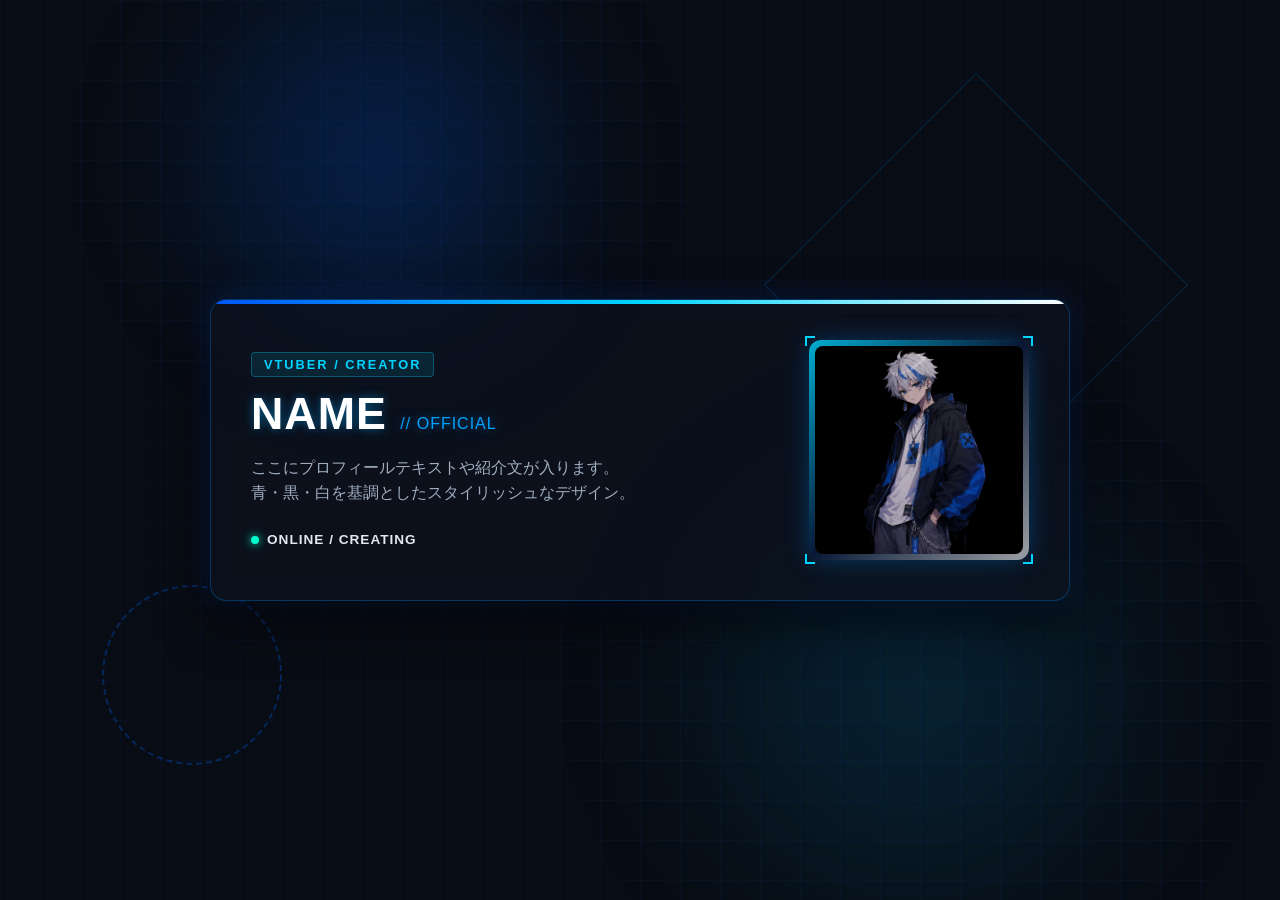
==== commit 5769166d: "Add files via upload" ====
--- a/index.html
+++ b/index.html
@@ -3,262 +3,43 @@
 <head>
     <meta charset="UTF-8">
     <meta name="viewport" content="width=device-width, initial-scale=1.0">
-    <title>Mirai | Video Creator Portfolio</title>
+    <title>Profile</title>
     <link rel="stylesheet" href="style.css">
-    <link href="https://fonts.googleapis.com/css2?family=Noto+Sans+JP:wght@400;700;900&display=swap" rel="stylesheet">
-    <link rel="stylesheet" href="https://cdnjs.cloudflare.com/ajax/libs/font-awesome/6.5.1/css/all.min.css">
 </head>
 <body>
+    <div class="background-decorations">
+        <div class="glow-1"></div>
+        <div class="glow-2"></div>
+        <div class="grid-overlay"></div>
+        <div class="tech-lines"></div>
+        <div class="accent-shape-1"></div>
+        <div class="accent-shape-2"></div>
+    </div>
 
-    <nav>
-        <ul>
-            <li><a href="#profile">Profile</a></li>
-            <li><a href="#works">Works</a></li>
-            <li><a href="#price">Price</a></li>
-            <li><a href="#contact">Contact</a></li>
-        </ul>
-    </nav>
-
-    <header class="hero-header">
-        <div class="header-container reveal">
-            <!-- 左側：テキストエリア -->
-            <div class="header-text-side">
-                <p class="sub-caption"><span class="blue-dot">●</span> VIDEO EDITOR / MOTION</p>
-                <h1 class="hero-title">Mira<span class="highlight-i">i</span></h1>
-                <p class="hero-description">
-                    単発の制作からチャンネルの運用まで対応。企画の意図を汲み取り、伝わる編集で仕上げます。
-                </p>
-            </div>
-            <!-- 右側：アイコンエリア -->
-            <div class="header-icon-side">
-                <img src="profile-icon.jpg" alt="Mirai's Icon" class="profile-img" onerror="this.style.display='none'">
-            </div>
-        </div>
-    </header>
-
-    <main>
-        <section id="profile" class="page-section">
-            <div class="section-title reveal">
-                <span class="en-title">Who I am</span>
-                <h2>PROFILE</h2>
-            </div>
-            <div class="profile-card reveal">
-                <p>動画クリエイターとして活動している<strong>Mirai</strong>です。<br>
-                切り抜き動画、MVなど、個人勢の方から企業様まで、<br class="pc-only">
-                想いを形にする動画編集を担当させていただいております。</p>
-            </div>
-            <div class="profile-grid">
-                <div class="profile-item reveal"><div class="item-icon"><i class="fa-solid fa-laptop-code"></i></div><h3>Tools</h3><p>Adobe Premiere / After Effects</p></div>
-                <div class="profile-item reveal"><div class="item-icon"><i class="fa-solid fa-calendar-check"></i></div><h3>Turnaround</h3><p>横動画：2〜3日 / ショート：即日</p></div>
-                <div class="profile-item reveal"><div class="item-icon"><i class="fa-solid fa-file-export"></i></div><h3>Delivery</h3><p>Googleドライブ / ギガファイル便</p></div>
-                <div class="profile-item reveal"><div class="item-icon"><i class="fa-solid fa-copyright"></i></div><h3>Credits</h3><p>効果音ラボ / いらすとや / イラストAC</p></div>
-            </div>
-        </section>
-
-        <section id="works" class="page-section">
-            <div class="section-title reveal">
-                <span class="en-title">Portfolios</span>
-                <h2>WORKS</h2>
-            </div>
-
-            <div class="category-tabs reveal">
-                <button class="tab-btn active" onclick="switchCategory('horizontal')">横動画</button>
-                <button class="tab-btn" onclick="switchCategory('vertical')">縦動画</button>
-                <button class="tab-btn" onclick="switchCategory('mv')">MV</button>
-            </div>
-
-            <div id="horizontal" class="video-grid-wrapper active">
-                <div class="video-grid">
-                    <div class="video-item reveal">
-                        <div class="video-container" id="v1" onclick="loadVideo('v1', 'k524WX5koA0')">
-                            <img src="https://img.youtube.com/vi/k524WX5koA0/maxresdefault.jpg" alt="Axis様①" class="thumb-img">
-                            <div class="play-button-overlay"><i class="fa-solid fa-play"></i></div>
-                        </div>
-                        <div class="work-info"><h3>Axis様①</h3><p>ゲーム実況編集 / チャンネル運用</p></div>
+    <main class="container">
+        <div class="profile-card">
+            <div class="profile-header">
+                <div class="profile-text">
+                    <div class="tag">VTUBER / CREATOR</div>
+                    <h1 class="name">NAME <span class="sub-title">// OFFICIAL</span></h1>
+                    <p class="description">
+                        ここにプロフィールテキストや紹介文が入ります。<br>
+                        青・黒・白を基調としたスタイリッシュなデザイン。
+                    </p>
+                    <div class="status-badge">
+                        <span class="status-dot"></span> ONLINE / CREATING
                     </div>
-
-                    <div class="video-item reveal">
-                        <div class="video-container" id="v2" onclick="loadVideo('v2', 'v1iDz_E2HLw')">
-                            <img src="https://img.youtube.com/vi/v1iDz_E2HLw/maxresdefault.jpg" alt="Axis様②" class="thumb-img">
-                            <div class="play-button-overlay"><i class="fa-solid fa-play"></i></div>
-                       </div>
-                       <div class="work-info"><h3>Axis様②</h3><p>ゲーム実況編集 / チャンネル運用</p></div>
-                    </div>
-
-                    <div class="video-item reveal">
-                        <div class="video-container" id="v3" onclick="loadVideo('v3', 'XtW4p41w4DI')">
-                            <img src="https://img.youtube.com/vi/XtW4p41w4DI/maxresdefault.jpg" alt="Axis様③" class="thumb-img">
-                            <div class="play-button-overlay"><i class="fa-solid fa-play"></i></div>
-                       </div>
-                       <div class="work-info"><h3>Axis様③</h3><p>ゲーム実況編集 / チャンネル運用</p></div>
-                    </div>
-
-                    <div class="video-item reveal">
-                        <div class="video-container" id="y1" onclick="loadVideo('y1', 'qElZeEpV6O0')">
-                            <img src="https://img.youtube.com/vi/qElZeEpV6O0/maxresdefault.jpg" alt="ゆふな様①" class="thumb-img">
-                            <div class="play-button-overlay"><i class="fa-solid fa-play"></i></div>
-                        </div>
-                        <div class="work-info"><h3>ゆふな様①</h3><p>ゲーム実況編集 / チャンネル運用</p></div>
-                    </div>
-
-                    <div class="video-item reveal">
-                        <div class="video-container" id="y2" onclick="loadVideo('y2', 'HP7diiNySa8')">
-                             <img src="https://img.youtube.com/vi/HP7diiNySa8/maxresdefault.jpg" alt="ゆふな様②" class="thumb-img">
-                             <div class="play-button-overlay"><i class="fa-solid fa-play"></i></div>
-                        </div>
-                        <div class="work-info"><h3>ゆふな様②</h3><p>ゲーム実況編集 / チャンネル運用</p></div>
-                    </div>
-
-                    <div class="video-item reveal">
-                        <div class="video-container" id="y3" onclick="loadVideo('y3', '4YI3Vk0SczY')">
-                             <img src="https://img.youtube.com/vi/4YI3Vk0SczY/maxresdefault.jpg" alt="ゆふな様③" class="thumb-img">
-                             <div class="play-button-overlay"><i class="fa-solid fa-play"></i></div>
-                        </div>
-                        <div class="work-info"> <h3>ゆふな様③</h3><p>ゲーム実況編集 / チャンネル運用</p></div>
-                    </div>
-
-                    <div class="video-item reveal">
-                        <div class="video-container" id="v_zuzu" onclick="loadVideo('v_zuzu', 'qOeuMysYVFI')">
-                            <img src="https://img.youtube.com/vi/qOeuMysYVFI/maxresdefault.jpg" alt="ズズちゃんねる!!!様" class="thumb-img">
-                            <div class="play-button-overlay"><i class="fa-solid fa-play"></i></div>
-                        </div>
-                        <div class="work-info">
-                            <h3>ズズちゃんねる!!!様</h3>
-                            <p>ゲーム実況編集 / VCRRUST切り抜き</p>
-                            <p class="work-sub-note">※サムネイル制作なし</p>
+                </div>
+                <div class="profile-image-wrapper">
+                    <div class="image-frame">
+                        <img src="profile-icon.jpg" alt="Profile Icon" class="profile-image">
+                        <div class="corner-accents">
+                            <span></span><span></span><span></span><span></span>
                         </div>
                     </div>
                 </div>
             </div>
-
-            <div id="vertical" class="video-grid-wrapper">
-                <div class="vertical-grid">
-                    <div class="video-item reveal">
-                        <div class="video-container" id="short_axis1" onclick="loadVideo('short_axis1', 'b7bE7p8RVl0')">
-                            <img src="https://img.youtube.com/vi/b7bE7p8RVl0/maxresdefault.jpg" alt="Axis様_short動画" class="thumb-img">
-                            <div class="play-button-overlay"><i class="fa-solid fa-play"></i></div>
-                        </div>
-                        <div class="work-info">
-                            <h3>Axis様_short動画</h3>
-                            <p>YouTube Shorts / ゲーム実況切り抜き</p>
-                        </div>
-                    </div>
-
-                    <div class="video-item reveal">
-                        <div class="video-container" id="short_chouji1" onclick="loadVideo('short_chouji1', 'H3XFch9A16U')">
-                            <img src="https://img.youtube.com/vi/H3XFch9A16U/maxresdefault.jpg" alt="丁香樹アイロ様_short動画" class="thumb-img">
-                            <div class="play-button-overlay"><i class="fa-solid fa-play"></i></div>
-                        </div>
-                        <div class="work-info">
-                            <h3>丁香樹アイロ様_short動画</h3>
-                            <p>ゲーム実況切り抜き / 過去動画の2.5倍再生UP</p>
-                        </div>
-                    </div>
-                </div>
-            </div>
-
-            <div id="mv" class="video-grid-wrapper">
-                <div class="video-grid">
-                    <div class="video-item reveal">
-                        <div class="video-container" id="mv_shiro1" onclick="loadVideo('mv_shiro1', 'w_RoFztFqQY')">
-                            <img src="https://img.youtube.com/vi/w_RoFztFqQY/maxresdefault.jpg" alt="シロイチ様" class="thumb-img">
-                            <div class="play-button-overlay"><i class="fa-solid fa-play"></i></div>
-                        </div>
-                        <div class="work-info"><h3>シロイチ様_歌ってみた</h3><p>MV / エフェクト・カラー編集</p></div>
-                    </div>
-                </div>
-            </div>
-
-        </section>
-
-        <section id="price" class="page-section">
-            <div class="section-title reveal">
-                <span class="en-title">Pricing Plans</span>
-                <h2>PRICE</h2>
-            </div>
-            <div class="price-notice reveal">
-                <p><i class="fa-solid fa-star"></i> 全プラン、<strong>サムネイル制作無料</strong>で承ります。</p>
-            </div>
-            <div class="price-grid">
-                <div class="price-card reveal">
-                    <h3>単発制作<span>Spot Plan</span></h3>
-                    <ul>
-                        <li><strong>縦型動画</strong> <span>¥3,000 〜 5,000</span></li>
-                        <li><strong>横型動画</strong> <span>¥8,000 〜</span></li>
-                        <li><strong>MV制作</strong> <span>¥30,000 〜</span></li>
-                    </ul>
-                    <p class="card-note">※フルテロップ・BGM・サムネ込</p>
-                </div>
-                <div class="price-card popular reveal">
-                    <h3>継続・サブスク<span>Monthly Plan</span></h3>
-                    <ul>
-                        <li><strong>継続ライト</strong> <span>¥35,000 〜</span><small>縦型：月8本まで</small></li>
-                        <li><strong>継続スタンダード</strong> <span>¥55,000 〜</span><small>横型4本＋縦型4本 / 優先着手</small></li>
-                    </ul>
-                    <p class="card-note">※全動画サムネイル制作込</p>
-                </div>
-                <div class="price-card reveal">
-                    <h3>全部お任せ<span>Full Management</span></h3>
-                    <div class="price-ask">要相談</div>
-                    <ul class="full-list">
-                        <li>専属編集契約 / 企画構成</li>
-                        <li>投稿設定(SEO) / サムネイル</li>
-                        <li>データ分析 / 素材管理</li>
-                    </ul>
-                </div>
-            </div>
-            <p class="price-bottom-note reveal">上記料金は目安です。動画の長さや演出の密度により変動するため、まずはお気軽にご相談ください。</p>
-        </section>
-
-        <section id="contact" class="page-section">
-            <div class="section-title reveal">
-                <span class="en-title">Get in touch</span>
-                <h2>CONTACT</h2>
-            </div>
-            <div class="contact-container reveal">
-                <p class="contact-desc">お仕事のご依頼やご相談は、下記よりお気軽にご連絡ください。</p>
-                <div class="contact-btns">
-                    <a href="mailto:mri.vsp.361@gmail.com" class="contact-link-btn email-btn"><i class="fa-regular fa-envelope"></i><span>Email Message</span></a>
-                    <a href="https://x.com/mirai_zt" target="_blank" class="contact-link-btn x-btn"><i class="fa-brands fa-x-twitter"></i><span>Direct Message</span></a>
-                </div>
-            </div>
-        </section>
+        </div>
     </main>
-
-    <footer>
-        <p class="footer-copy">&copy; 2026 Mirai. All Rights Reserved.</p>
-    </footer>
-
-    <script>
-        function loadVideo(containerId, videoId) {
-            const container = document.getElementById(containerId);
-            if(container) {
-                container.innerHTML = `<iframe src="https://www.youtube.com/embed/${videoId}?autoplay=1&rel=0" frameborder="0" allow="accelerometer; autoplay; clipboard-write; encrypted-media; gyroscope; picture-in-picture" allowfullscreen style="position:absolute; top:0; left:0; width:100%; height:100%;"></iframe>`;
-                container.onclick = null;
-            }
-        }
-
-        function switchCategory(categoryId) {
-            document.querySelectorAll('.video-grid-wrapper').forEach(wrapper => {
-                wrapper.classList.remove('active');
-            });
-            document.querySelectorAll('.tab-btn').forEach(btn => {
-                btn.classList.remove('active');
-            });
-
-            document.getElementById(categoryId).classList.add('active');
-            event.currentTarget.classList.add('active');
-        }
-
-        const observer = new IntersectionObserver((entries) => {
-            entries.forEach(entry => {
-                if (entry.isIntersecting) {
-                    entry.target.classList.add('active');
-                }
-            });
-        }, { threshold: 0.1 });
-
-        document.querySelectorAll('.reveal').forEach(el => observer.observe(el));
-    </script>
 </body>
 </html>
--- a/style.css
+++ b/style.css
@@ -1,236 +1,227 @@
-/* --- Base Setup --- */
-* { box-sizing: border-box; }
-html { scroll-behavior: smooth; }
+/* Global Styles */
+* {
+    margin: 0;
+    padding: 0;
+    box-sizing: border-box;
+    font-family: 'Helvetica Neue', Arial, 'Hiragino Sans', 'Meiryo', sans-serif;
+}
+
 body {
-    font-family: 'Noto Sans JP', sans-serif;
-    color: #333; margin: 0; line-height: 1.6;
-    background-color: #f8fafc; overflow-x: hidden;
-}
-
-/* --- 背景のグラデーション・演出 --- */
-body::before, body::after {
-    content: ""; position: fixed; z-index: -2; pointer-events: none; filter: blur(90px);
-}
-body::before { top: -10%; left: -10%; width: 60vw; height: 60vw; background: radial-gradient(circle, #dbeafe 0%, transparent 70%); opacity: 0.7; }
-body::after { bottom: -10%; right: -10%; width: 50vw; height: 50vw; background: radial-gradient(circle, #e2e8f0 0%, transparent 70%); opacity: 0.5; }
-
-/* --- Reveal Animation --- */
-.reveal {
-    opacity: 0;
-    transform: translateY(30px);
-    transition: opacity 0.8s ease-out, transform 0.8s ease-out;
-}
-.reveal.active {
-    opacity: 1;
-    transform: translateY(0);
-}
-
-/* --- Navigation --- */
-nav { position: sticky; top: 0; z-index: 1000; background: rgba(255, 255, 255, 0.85); backdrop-filter: blur(12px); padding: 18px; border-bottom: 1px solid rgba(0,0,0,0.05); }
-nav ul { list-style: none; display: flex; justify-content: center; gap: 28px; margin: 0; padding: 0; }
-nav a { text-decoration: none; color: #666; font-weight: 700; font-size: 0.85rem; letter-spacing: 1.5px; transition: 0.3s; text-transform: uppercase; }
-nav a:hover { color: #3a86ff; }
-
-/* --- Header (Hero Section) --- */
-header.hero-header {
-    padding: 90px 0 60px;
+    background-color: #080c14;
+    color: #ffffff;
+    min-height: 100vh;
     display: flex;
     justify-content: center;
     align-items: center;
-}
-
-.header-container {
-    max-width: 1100px;
-    width: 100%;
-    margin: 0 auto;
-    padding: 0 20px;
+    overflow-x: hidden;
+    position: relative;
+}
+
+/* Background Graphical Elements */
+.background-decorations {
+    position: fixed;
+    top: 0;
+    left: 0;
+    width: 100%;
+    height: 100%;
+    pointer-events: none;
+    z-index: 0;
+}
+
+.glow-1 {
+    position: absolute;
+    top: -10%;
+    left: 10%;
+    width: 500px;
+    height: 500px;
+    background: radial-gradient(circle, rgba(0, 102, 255, 0.25) 0%, rgba(0, 0, 0, 0) 70%);
+    filter: blur(50px);
+}
+
+.glow-2 {
+    position: absolute;
+    bottom: -10%;
+    right: 5%;
+    width: 600px;
+    height: 600px;
+    background: radial-gradient(circle, rgba(0, 183, 255, 0.15) 0%, rgba(0, 0, 0, 0) 70%);
+    filter: blur(60px);
+}
+
+.grid-overlay {
+    position: absolute;
+    top: 0;
+    left: 0;
+    width: 100%;
+    height: 100%;
+    background-image: 
+        linear-gradient(rgba(0, 102, 255, 0.05) 1px, transparent 1px),
+        linear-gradient(90deg, rgba(0, 102, 255, 0.05) 1px, transparent 1px);
+    background-size: 40px 40px;
+}
+
+.accent-shape-1 {
+    position: absolute;
+    top: 15%;
+    right: 12%;
+    width: 300px;
+    height: 300px;
+    border: 1px solid rgba(0, 150, 255, 0.2);
+    transform: rotate(45deg);
+}
+
+.accent-shape-2 {
+    position: absolute;
+    bottom: 15%;
+    left: 8%;
+    width: 180px;
+    height: 180px;
+    border: 2px dashed rgba(0, 102, 255, 0.3);
+    border-radius: 50%;
+}
+
+/* Container & Layout */
+.container {
+    position: relative;
+    z-index: 1;
+    width: 90%;
+    max-width: 900px;
+    padding: 20px;
+}
+
+.profile-card {
+    background: rgba(12, 18, 30, 0.75);
+    backdrop-filter: blur(12px);
+    border: 1px solid rgba(0, 140, 255, 0.3);
+    border-radius: 16px;
+    padding: 40px;
+    box-shadow: 0 20px 50px rgba(0, 0, 0, 0.6),
+                0 0 30px rgba(0, 102, 255, 0.2);
+    position: relative;
+    overflow: hidden;
+}
+
+.profile-card::before {
+    content: '';
+    position: absolute;
+    top: 0;
+    left: 0;
+    width: 100%;
+    height: 4px;
+    background: linear-gradient(90deg, #0055ff, #00d4ff, #ffffff);
+}
+
+/* Flexbox Layout: Name on Left, Image on Right */
+.profile-header {
     display: flex;
     align-items: center;
     justify-content: space-between;
     gap: 40px;
 }
 
-/* 左側テキスト */
-.header-text-side {
+.profile-text {
     flex: 1;
-    text-align: left;
-}
-
-.sub-caption {
-    font-size: 0.85rem;
-    color: #666;
-    letter-spacing: 2.5px;
-    font-weight: 700;
-    margin-bottom: 15px;
-    display: flex;
+}
+
+.tag {
+    display: inline-block;
+    font-size: 0.8rem;
+    font-weight: bold;
+    letter-spacing: 2px;
+    color: #00d4ff;
+    background: rgba(0, 212, 255, 0.1);
+    border: 1px solid rgba(0, 212, 255, 0.3);
+    padding: 4px 12px;
+    border-radius: 4px;
+    margin-bottom: 12px;
+}
+
+.name {
+    font-size: 2.8rem;
+    font-weight: 900;
+    color: #ffffff;
+    letter-spacing: 1px;
+    line-height: 1.1;
+    margin-bottom: 16px;
+    text-shadow: 0 0 10px rgba(0, 170, 255, 0.5);
+}
+
+.sub-title {
+    font-size: 1rem;
+    color: #00a2ff;
+    font-weight: 400;
+}
+
+.description {
+    color: #a0aec0;
+    font-size: 1rem;
+    line-height: 1.6;
+    margin-bottom: 24px;
+}
+
+.status-badge {
+    display: inline-flex;
     align-items: center;
     gap: 8px;
-}
-
-.blue-dot {
-    color: #3a86ff;
-    font-size: 0.6rem;
-}
-
-/* Mirai ロゴテキスト */
-.hero-title {
-    font-size: clamp(4rem, 10vw, 7.5rem);
-    font-weight: 900;
-    line-height: 0.95;
-    letter-spacing: -2px;
-    color: #111;
-    margin: 0 0 25px 0;
-}
-
-.hero-title .highlight-i {
-    color: #3a86ff;
-}
-
-.hero-description {
-    font-size: 0.95rem;
-    color: #555;
-    line-height: 1.8;
-    margin: 0;
-    font-weight: 500;
-    max-width: 540px;
-}
-
-/* 右側アイコン画像 */
-.header-icon-side {
+    font-size: 0.85rem;
+    color: #e2e8f0;
+    letter-spacing: 1px;
+    font-weight: 600;
+}
+
+.status-dot {
+    width: 8px;
+    height: 8px;
+    background-color: #00ffcc;
+    border-radius: 50%;
+    box-shadow: 0 0 10px #00ffcc;
+}
+
+/* Profile Image Box */
+.profile-image-wrapper {
     flex-shrink: 0;
 }
 
-.profile-img {
+.image-frame {
+    position: relative;
     width: 220px;
     height: 220px;
-    border-radius: 50%;
+    border-radius: 12px;
+    padding: 6px;
+    background: linear-gradient(135deg, rgba(0,212,255,0.8), rgba(0,50,150,0.2), rgba(255,255,255,0.6));
+    box-shadow: 0 0 25px rgba(0, 140, 255, 0.3);
+}
+
+.profile-image {
+    width: 100%;
+    height: 100%;
     object-fit: cover;
-    border: 4px solid #fff;
-    box-shadow: 0 15px 35px rgba(0, 0, 0, 0.1);
-}
-
-/* --- Main Layout --- */
-main { max-width: 1100px; margin: 0 auto; padding: 0 20px; }
-.page-section { padding: 80px 0; clear: both; }
-.section-title { text-align: center; margin-bottom: 40px; }
-.en-title { display: block; font-size: 0.75rem; color: #3a86ff; font-weight: 700; letter-spacing: 0.2em; margin-bottom: 5px; }
-h2 { font-size: 1.8rem; margin: 0; font-weight: 900; color: #000; letter-spacing: 1px; }
-
-/* --- PROFILE --- */
-.profile-card { background: #fff; padding: 40px 20px; border-radius: 20px; box-shadow: 0 5px 20px rgba(0,0,0,0.03); text-align: center; margin-bottom: 30px; }
-.profile-grid { display: grid; grid-template-columns: repeat(auto-fit, minmax(200px, 1fr)); gap: 15px; }
-.profile-item { background: #fff; padding: 25px; border-radius: 15px; text-align: center; box-shadow: 0 4px 15px rgba(0,0,0,0.02); }
-.item-icon { font-size: 1.4rem; color: #3a86ff; margin-bottom: 10px; }
-
-/* --- WORKS --- */
-.category-tabs {
-    display: flex;
-    justify-content: center;
-    gap: 15px;
-    margin-bottom: 30px;
-}
-.tab-btn {
-    background: #111;
-    color: #fff;
-    border: 1px solid #111;
-    padding: 10px 24px;
-    font-size: 0.95rem;
-    font-weight: bold;
-    cursor: pointer;
-    border-radius: 50px;
-    transition: all 0.3s ease;
-}
-.tab-btn:hover, .tab-btn.active {
-    background: #3a86ff;
-    color: #fff;
-    border-color: #3a86ff;
-}
-
-.video-grid-wrapper { display: none; }
-.video-grid-wrapper.active { display: block; }
-
-.video-grid { display: grid; grid-template-columns: repeat(auto-fit, minmax(320px, 1fr)); gap: 30px; }
-.vertical-grid {
-    display: grid;
-    grid-template-columns: repeat(auto-fill, minmax(200px, 1fr));
-    gap: 20px;
-}
-.vertical-grid .video-container {
-    aspect-ratio: 9 / 16 !important;
-    position: relative;
-    width: 100%;
-    overflow: hidden;
-    background: #000;
-}
-
-.video-item { background: #fff; border-radius: 15px; overflow: hidden; box-shadow: 0 10px 25px rgba(0,0,0,0.05); transition: 0.4s cubic-bezier(0.165, 0.84, 0.44, 1); cursor: pointer; }
-.video-item:hover { transform: translateY(-5px); box-shadow: 0 20px 40px rgba(0,0,0,0.12); z-index: 10; }
-.video-container { position: relative; padding-top: 56.25%; background: #000; overflow: hidden; }
-.thumb-img { position: absolute; top: 0; left: 0; width: 100%; height: 100%; object-fit: cover; transition: transform 0.6s ease; }
-.video-item:hover .thumb-img { transform: scale(1.08); }
-.play-button-overlay { position: absolute; top: 50%; left: 50%; transform: translate(-50%, -50%); font-size: 2.5rem; color: #fff; opacity: 0.8; pointer-events: none; }
-
-.work-info { padding: 20px; text-align: center; }
-.work-info h3 { margin: 0 0 5px; font-size: 1.1rem; font-weight: 800; color: #000; }
-.work-info p { margin: 0; font-size: 0.85rem; color: #666; }
-.work-sub-note { font-size: 0.75rem !important; color: #999 !important; margin-top: 4px !important; }
-
-/* --- PRICE --- */
-.price-notice { text-align: center; margin-bottom: 30px; }
-.price-notice p { display: inline-block; background: #fff; padding: 10px 25px; border-radius: 50px; font-size: 0.9rem; color: #3a86ff; font-weight: 700; box-shadow: 0 5px 15px rgba(58, 134, 255, 0.1); }
-.price-grid { display: grid; grid-template-columns: repeat(auto-fit, minmax(300px, 1fr)); gap: 20px; margin-bottom: 30px; }
-.price-card { background: #fff; padding: 40px 30px; border-radius: 20px; box-shadow: 0 10px 30px rgba(0,0,0,0.05); transition: 0.3s; position: relative; }
-.price-card:hover { transform: translateY(-5px); }
-.price-card.popular { border: 2px solid #3a86ff; }
-.price-card.popular::before { content: "RECOMMEND"; position: absolute; top: -12px; left: 50%; transform: translateX(-50%); background: #3a86ff; color: #fff; font-size: 0.7rem; font-weight: 900; padding: 4px 15px; border-radius: 20px; }
-.price-card h3 { font-size: 1.4rem; margin: 0 0 25px; font-weight: 900; text-align: center; line-height: 1.2; }
-.price-card h3 span { display: block; font-size: 0.7rem; color: #999; font-weight: 400; letter-spacing: 1px; margin-top: 8px; text-transform: uppercase; }
-.price-card ul { list-style: none; padding: 0; margin: 0; }
-.price-card ul li { display: flex; justify-content: space-between; align-items: center; padding: 12px 0; border-bottom: 1px dashed #eee; font-size: 0.9rem; flex-wrap: wrap; }
-.price-card ul li span { font-weight: 900; color: #3a86ff; font-size: 1.1rem; }
-.price-card ul li small { display: block; width: 100%; color: #999; font-size: 0.75rem; margin-top: 4px; }
-.price-ask { font-size: 1.8rem; font-weight: 900; text-align: center; color: #3a86ff; margin: 10px 0 20px; }
-.full-list li { border-bottom: none !important; justify-content: center !important; color: #666 !important; text-align: center; padding: 5px 0 !important; }
-.card-note { text-align: center; font-size: 0.75rem; color: #aaa; margin-top: 20px; }
-.price-bottom-note { text-align: center; font-size: 0.85rem; color: #777; max-width: 600px; margin: 20px auto 0; line-height: 1.6; }
-
-/* --- CONTACT --- */
-.contact-container { text-align: center; }
-.contact-desc { margin-bottom: 25px; color: #555; }
-.contact-btns { display: flex; justify-content: center; gap: 15px; flex-wrap: wrap; }
-.contact-link-btn { display: inline-flex; align-items: center; justify-content: center; gap: 12px; padding: 16px 35px; text-decoration: none; font-weight: bold; border-radius: 50px; min-width: 240px; transition: 0.3s; box-shadow: 0 5px 15px rgba(0,0,0,0.06); }
-.email-btn { background: #fff; color: #333; border: 1px solid #eee; }
-.x-btn { background: #000; color: #fff; }
-.contact-link-btn:hover { transform: translateY(-3px); box-shadow: 0 8px 20px rgba(0,0,0,0.12); }
-
-/* --- Footer --- */
-footer { text-align: center; padding: 60px 0 40px; border-top: 1px solid rgba(0,0,0,0.05); margin-top: 40px; }
-.footer-copy { font-size: 0.75rem; color: #aaa; }
-
-/* --- Responsive --- */
-@media (max-width: 768px) {
-    header.hero-header {
-        padding: 50px 0 30px;
-    }
-    .header-container {
+    border-radius: 8px;
+    display: block;
+}
+
+/* Tech Corner Accent Lines */
+.corner-accents span {
+    position: absolute;
+    width: 10px;
+    height: 10px;
+    border-color: #00d4ff;
+    border-style: solid;
+}
+
+.corner-accents span:nth-child(1) { top: -4px; left: -4px; border-width: 2px 0 0 2px; }
+.corner-accents span:nth-child(2) { top: -4px; right: -4px; border-width: 2px 2px 0 0; }
+.corner-accents span:nth-child(3) { bottom: -4px; left: -4px; border-width: 0 0 2px 2px; }
+.corner-accents span:nth-child(4) { bottom: -4px; right: -4px; border-width: 0 2px 2px 0; }
+
+/* Responsive layout for small mobile screens */
+@media (max-width: 640px) {
+    .profile-header {
         flex-direction: column-reverse;
         text-align: center;
-        gap: 30px;
     }
-    .header-text-side {
-        text-align: center;
+    .image-frame {
+        width: 180px;
+        height: 180px;
     }
-    .sub-caption {
-        justify-content: center;
-    }
-    .hero-title {
-        font-size: 4.2rem;
-    }
-    .profile-img {
-        width: 150px;
-        height: 150px;
-    }
-    .price-grid { grid-template-columns: 1fr; }
-    .pc-only { display: none; }
-    .contact-link-btn { width: 100%; }
-}
+}
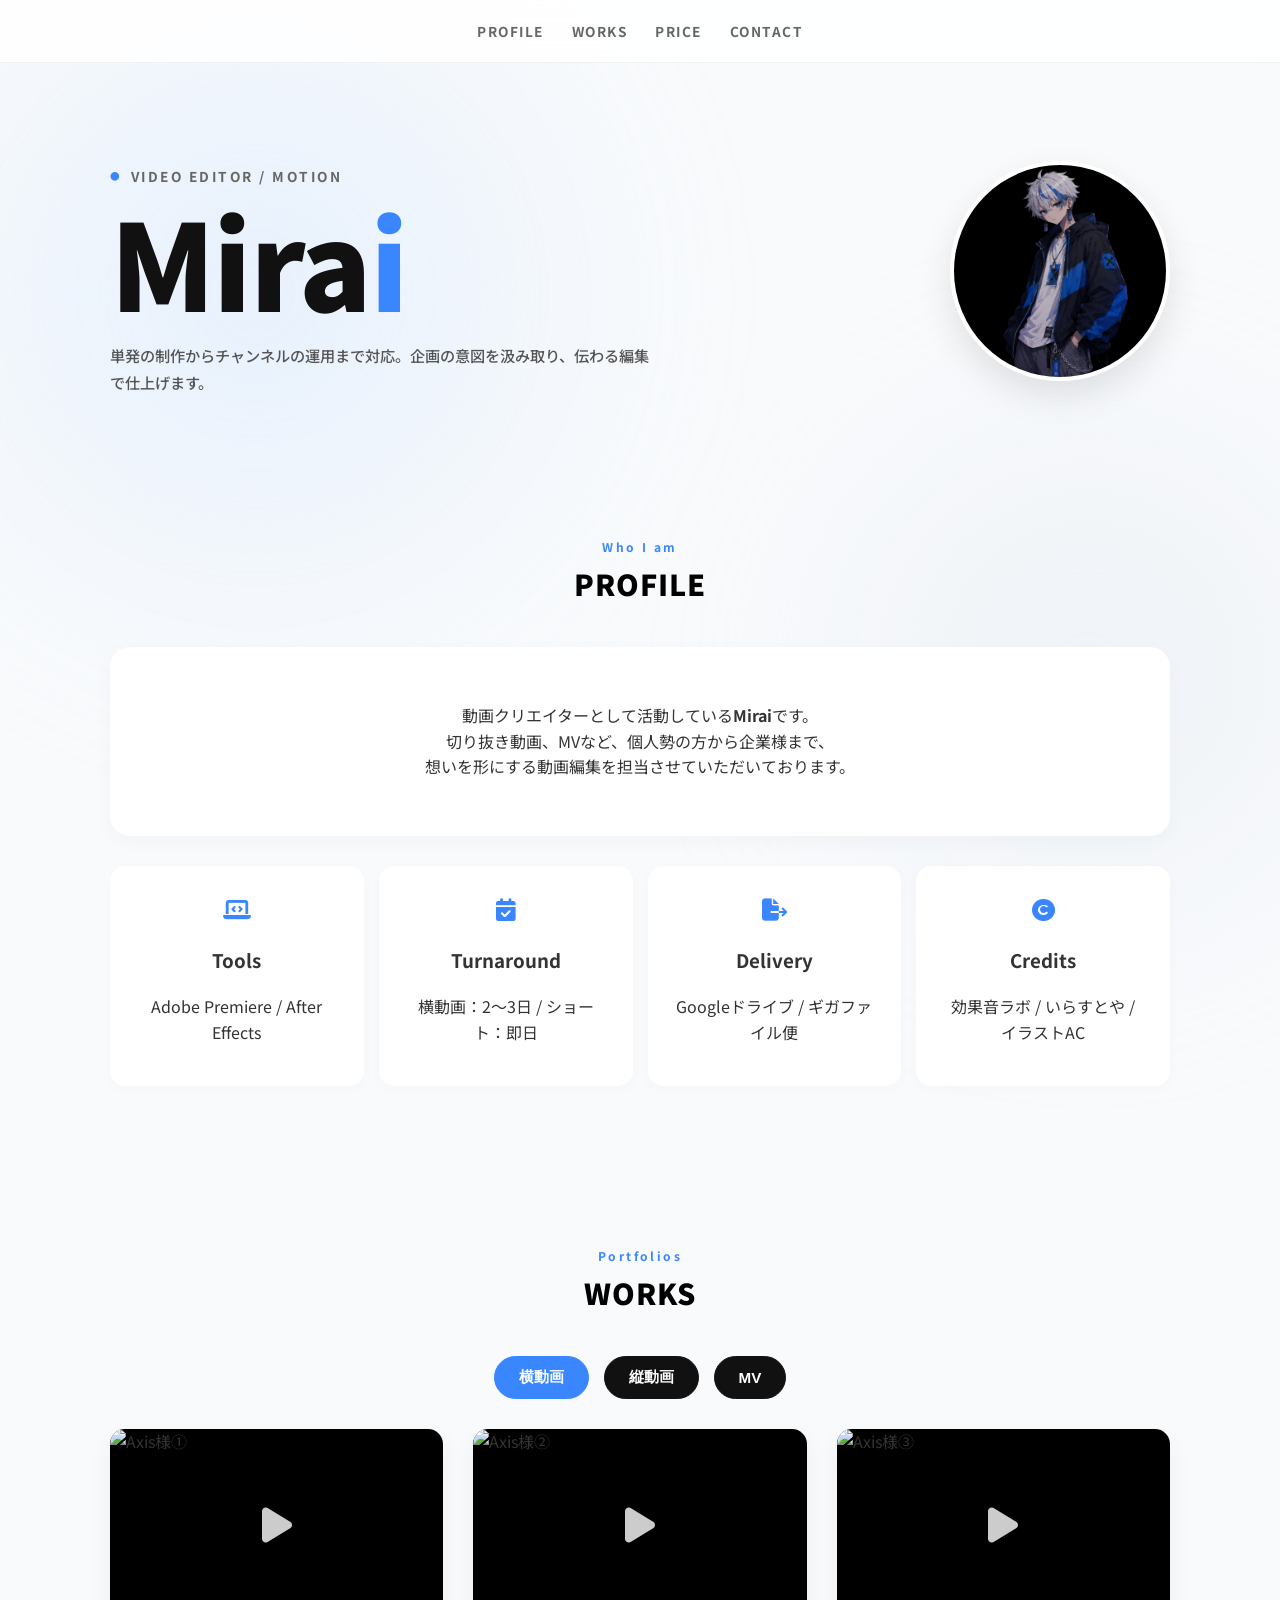
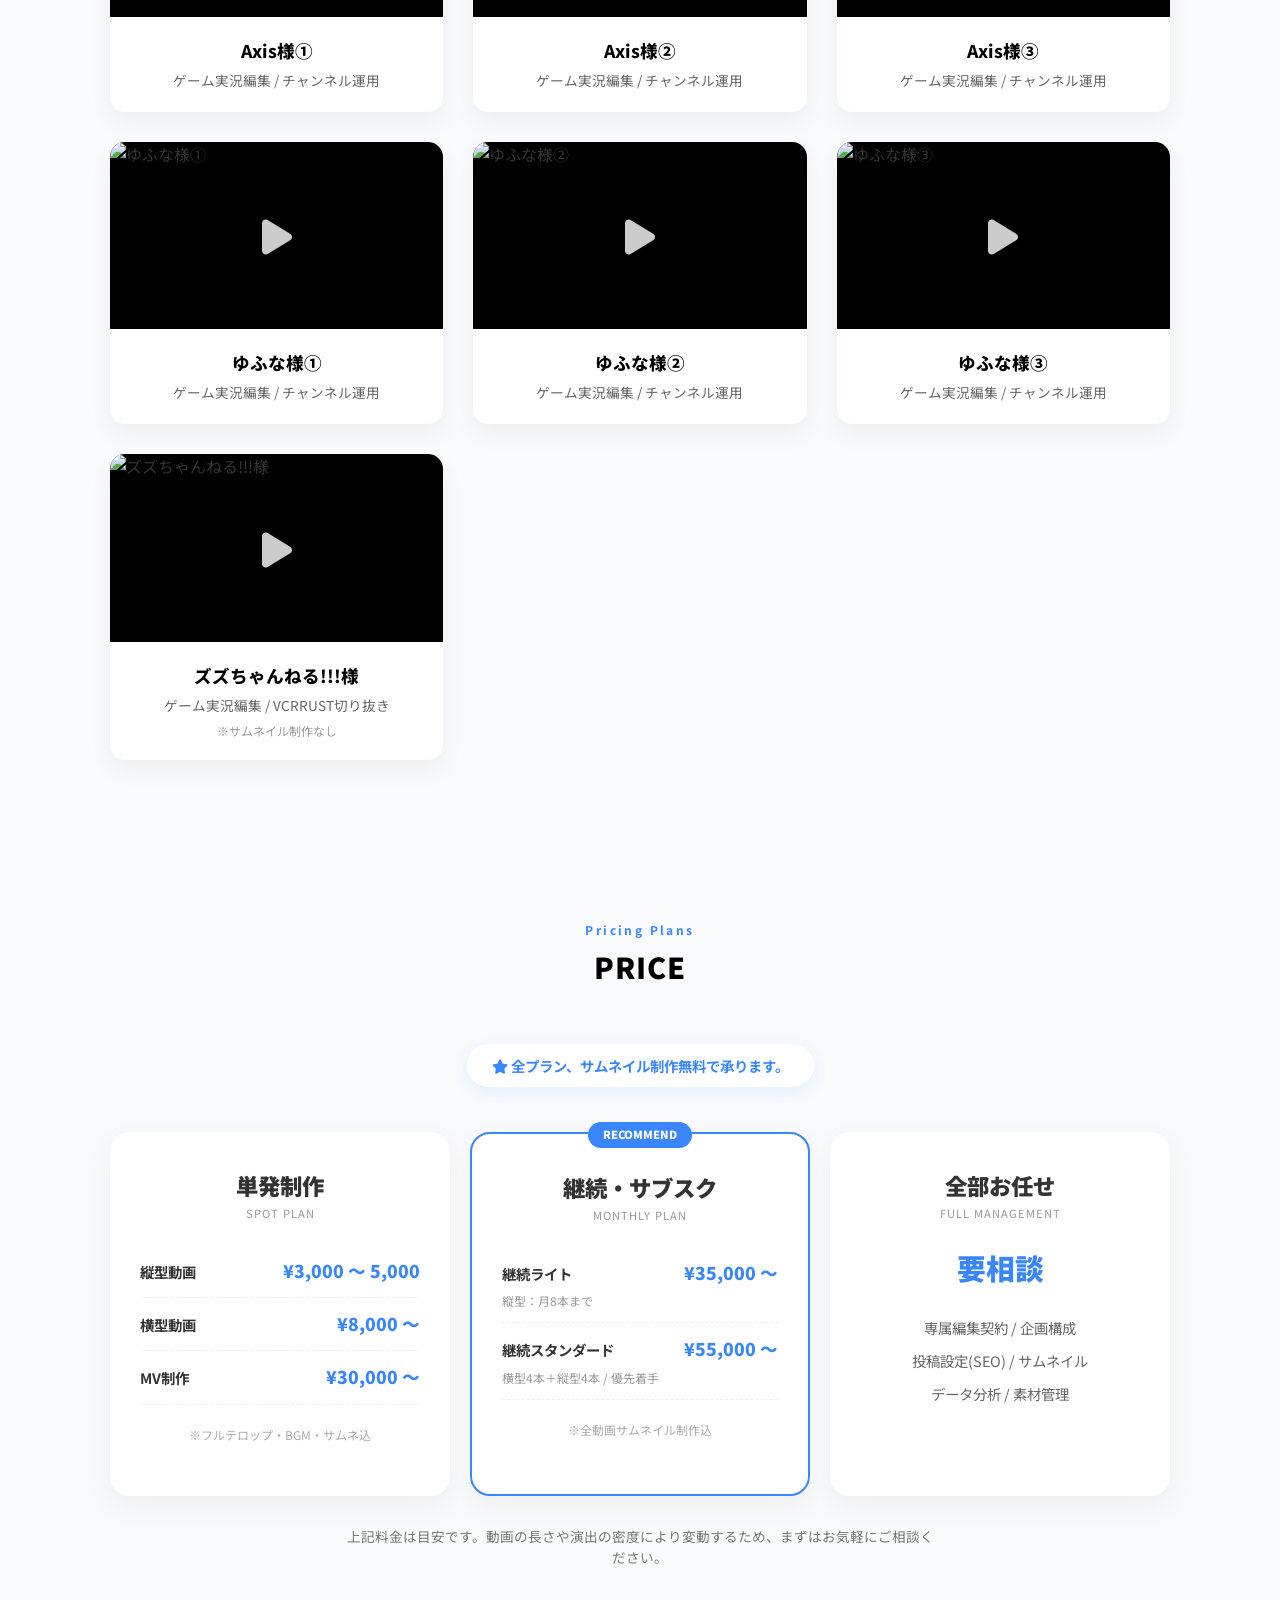
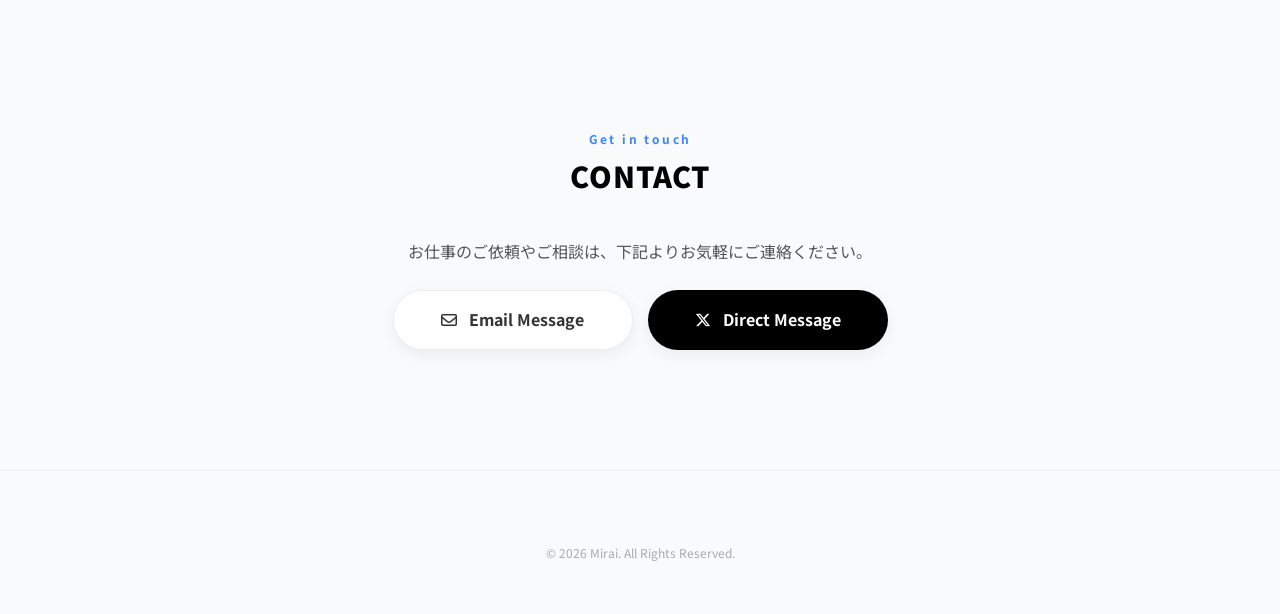
==== commit 022e51e0: "Add files via upload" ====
--- a/index.html
+++ b/index.html
@@ -3,43 +3,262 @@
 <head>
     <meta charset="UTF-8">
     <meta name="viewport" content="width=device-width, initial-scale=1.0">
-    <title>Profile</title>
+    <title>Mirai | Video Creator Portfolio</title>
     <link rel="stylesheet" href="style.css">
+    <link href="https://fonts.googleapis.com/css2?family=Noto+Sans+JP:wght@400;700;900&display=swap" rel="stylesheet">
+    <link rel="stylesheet" href="https://cdnjs.cloudflare.com/ajax/libs/font-awesome/6.5.1/css/all.min.css">
 </head>
 <body>
-    <div class="background-decorations">
-        <div class="glow-1"></div>
-        <div class="glow-2"></div>
-        <div class="grid-overlay"></div>
-        <div class="tech-lines"></div>
-        <div class="accent-shape-1"></div>
-        <div class="accent-shape-2"></div>
-    </div>
-
-    <main class="container">
-        <div class="profile-card">
-            <div class="profile-header">
-                <div class="profile-text">
-                    <div class="tag">VTUBER / CREATOR</div>
-                    <h1 class="name">NAME <span class="sub-title">// OFFICIAL</span></h1>
-                    <p class="description">
-                        ここにプロフィールテキストや紹介文が入ります。<br>
-                        青・黒・白を基調としたスタイリッシュなデザイン。
-                    </p>
-                    <div class="status-badge">
-                        <span class="status-dot"></span> ONLINE / CREATING
-                    </div>
-                </div>
-                <div class="profile-image-wrapper">
-                    <div class="image-frame">
-                        <img src="profile-icon.jpg" alt="Profile Icon" class="profile-image">
-                        <div class="corner-accents">
-                            <span></span><span></span><span></span><span></span>
-                        </div>
-                    </div>
-                </div>
+
+    <nav>
+        <ul>
+            <li><a href="#profile">Profile</a></li>
+            <li><a href="#works">Works</a></li>
+            <li><a href="#price">Price</a></li>
+            <li><a href="#contact">Contact</a></li>
+        </ul>
+    </nav>
+
+    <header class="hero-header">
+        <div class="header-container reveal">
+            <!-- 左側：テキストエリア -->
+            <div class="header-text-side">
+                <p class="sub-caption"><span class="blue-dot">●</span> VIDEO EDITOR / MOTION</p>
+                <h1 class="hero-title">Mira<span class="highlight-i">i</span></h1>
+                <p class="hero-description">
+                    単発の制作からチャンネルの運用まで対応。企画の意図を汲み取り、伝わる編集で仕上げます。
+                </p>
+            </div>
+            <!-- 右側：アイコンエリア -->
+            <div class="header-icon-side">
+                <img src="profile-icon.jpg" alt="Mirai's Icon" class="profile-img" onerror="this.style.display='none'">
             </div>
         </div>
+    </header>
+
+    <main>
+        <section id="profile" class="page-section">
+            <div class="section-title reveal">
+                <span class="en-title">Who I am</span>
+                <h2>PROFILE</h2>
+            </div>
+            <div class="profile-card reveal">
+                <p>動画クリエイターとして活動している<strong>Mirai</strong>です。<br>
+                切り抜き動画、MVなど、個人勢の方から企業様まで、<br class="pc-only">
+                想いを形にする動画編集を担当させていただいております。</p>
+            </div>
+            <div class="profile-grid">
+                <div class="profile-item reveal"><div class="item-icon"><i class="fa-solid fa-laptop-code"></i></div><h3>Tools</h3><p>Adobe Premiere / After Effects</p></div>
+                <div class="profile-item reveal"><div class="item-icon"><i class="fa-solid fa-calendar-check"></i></div><h3>Turnaround</h3><p>横動画：2〜3日 / ショート：即日</p></div>
+                <div class="profile-item reveal"><div class="item-icon"><i class="fa-solid fa-file-export"></i></div><h3>Delivery</h3><p>Googleドライブ / ギガファイル便</p></div>
+                <div class="profile-item reveal"><div class="item-icon"><i class="fa-solid fa-copyright"></i></div><h3>Credits</h3><p>効果音ラボ / いらすとや / イラストAC</p></div>
+            </div>
+        </section>
+
+        <section id="works" class="page-section">
+            <div class="section-title reveal">
+                <span class="en-title">Portfolios</span>
+                <h2>WORKS</h2>
+            </div>
+
+            <div class="category-tabs reveal">
+                <button class="tab-btn active" onclick="switchCategory('horizontal')">横動画</button>
+                <button class="tab-btn" onclick="switchCategory('vertical')">縦動画</button>
+                <button class="tab-btn" onclick="switchCategory('mv')">MV</button>
+            </div>
+
+            <div id="horizontal" class="video-grid-wrapper active">
+                <div class="video-grid">
+                    <div class="video-item reveal">
+                        <div class="video-container" id="v1" onclick="loadVideo('v1', 'k524WX5koA0')">
+                            <img src="https://img.youtube.com/vi/k524WX5koA0/maxresdefault.jpg" alt="Axis様①" class="thumb-img">
+                            <div class="play-button-overlay"><i class="fa-solid fa-play"></i></div>
+                        </div>
+                        <div class="work-info"><h3>Axis様①</h3><p>ゲーム実況編集 / チャンネル運用</p></div>
+                    </div>
+
+                    <div class="video-item reveal">
+                        <div class="video-container" id="v2" onclick="loadVideo('v2', 'v1iDz_E2HLw')">
+                            <img src="https://img.youtube.com/vi/v1iDz_E2HLw/maxresdefault.jpg" alt="Axis様②" class="thumb-img">
+                            <div class="play-button-overlay"><i class="fa-solid fa-play"></i></div>
+                       </div>
+                       <div class="work-info"><h3>Axis様②</h3><p>ゲーム実況編集 / チャンネル運用</p></div>
+                    </div>
+
+                    <div class="video-item reveal">
+                        <div class="video-container" id="v3" onclick="loadVideo('v3', 'XtW4p41w4DI')">
+                            <img src="https://img.youtube.com/vi/XtW4p41w4DI/maxresdefault.jpg" alt="Axis様③" class="thumb-img">
+                            <div class="play-button-overlay"><i class="fa-solid fa-play"></i></div>
+                       </div>
+                       <div class="work-info"><h3>Axis様③</h3><p>ゲーム実況編集 / チャンネル運用</p></div>
+                    </div>
+
+                    <div class="video-item reveal">
+                        <div class="video-container" id="y1" onclick="loadVideo('y1', 'qElZeEpV6O0')">
+                            <img src="https://img.youtube.com/vi/qElZeEpV6O0/maxresdefault.jpg" alt="ゆふな様①" class="thumb-img">
+                            <div class="play-button-overlay"><i class="fa-solid fa-play"></i></div>
+                        </div>
+                        <div class="work-info"><h3>ゆふな様①</h3><p>ゲーム実況編集 / チャンネル運用</p></div>
+                    </div>
+
+                    <div class="video-item reveal">
+                        <div class="video-container" id="y2" onclick="loadVideo('y2', 'HP7diiNySa8')">
+                             <img src="https://img.youtube.com/vi/HP7diiNySa8/maxresdefault.jpg" alt="ゆふな様②" class="thumb-img">
+                             <div class="play-button-overlay"><i class="fa-solid fa-play"></i></div>
+                        </div>
+                        <div class="work-info"><h3>ゆふな様②</h3><p>ゲーム実況編集 / チャンネル運用</p></div>
+                    </div>
+
+                    <div class="video-item reveal">
+                        <div class="video-container" id="y3" onclick="loadVideo('y3', '4YI3Vk0SczY')">
+                             <img src="https://img.youtube.com/vi/4YI3Vk0SczY/maxresdefault.jpg" alt="ゆふな様③" class="thumb-img">
+                             <div class="play-button-overlay"><i class="fa-solid fa-play"></i></div>
+                        </div>
+                        <div class="work-info"> <h3>ゆふな様③</h3><p>ゲーム実況編集 / チャンネル運用</p></div>
+                    </div>
+
+                    <div class="video-item reveal">
+                        <div class="video-container" id="v_zuzu" onclick="loadVideo('v_zuzu', 'qOeuMysYVFI')">
+                            <img src="https://img.youtube.com/vi/qOeuMysYVFI/maxresdefault.jpg" alt="ズズちゃんねる!!!様" class="thumb-img">
+                            <div class="play-button-overlay"><i class="fa-solid fa-play"></i></div>
+                        </div>
+                        <div class="work-info">
+                            <h3>ズズちゃんねる!!!様</h3>
+                            <p>ゲーム実況編集 / VCRRUST切り抜き</p>
+                            <p class="work-sub-note">※サムネイル制作なし</p>
+                        </div>
+                    </div>
+                </div>
+            </div>
+
+            <div id="vertical" class="video-grid-wrapper">
+                <div class="vertical-grid">
+                    <div class="video-item reveal">
+                        <div class="video-container" id="short_axis1" onclick="loadVideo('short_axis1', 'b7bE7p8RVl0')">
+                            <img src="https://img.youtube.com/vi/b7bE7p8RVl0/maxresdefault.jpg" alt="Axis様_short動画" class="thumb-img">
+                            <div class="play-button-overlay"><i class="fa-solid fa-play"></i></div>
+                        </div>
+                        <div class="work-info">
+                            <h3>Axis様_short動画</h3>
+                            <p>YouTube Shorts / ゲーム実況切り抜き</p>
+                        </div>
+                    </div>
+
+                    <div class="video-item reveal">
+                        <div class="video-container" id="short_chouji1" onclick="loadVideo('short_chouji1', 'H3XFch9A16U')">
+                            <img src="https://img.youtube.com/vi/H3XFch9A16U/maxresdefault.jpg" alt="丁香樹アイロ様_short動画" class="thumb-img">
+                            <div class="play-button-overlay"><i class="fa-solid fa-play"></i></div>
+                        </div>
+                        <div class="work-info">
+                            <h3>丁香樹アイロ様_short動画</h3>
+                            <p>ゲーム実況切り抜き / 過去動画の2.5倍再生UP</p>
+                        </div>
+                    </div>
+                </div>
+            </div>
+
+            <div id="mv" class="video-grid-wrapper">
+                <div class="video-grid">
+                    <div class="video-item reveal">
+                        <div class="video-container" id="mv_shiro1" onclick="loadVideo('mv_shiro1', 'w_RoFztFqQY')">
+                            <img src="https://img.youtube.com/vi/w_RoFztFqQY/maxresdefault.jpg" alt="シロイチ様" class="thumb-img">
+                            <div class="play-button-overlay"><i class="fa-solid fa-play"></i></div>
+                        </div>
+                        <div class="work-info"><h3>シロイチ様_歌ってみた</h3><p>MV / エフェクト・カラー編集</p></div>
+                    </div>
+                </div>
+            </div>
+
+        </section>
+
+        <section id="price" class="page-section">
+            <div class="section-title reveal">
+                <span class="en-title">Pricing Plans</span>
+                <h2>PRICE</h2>
+            </div>
+            <div class="price-notice reveal">
+                <p><i class="fa-solid fa-star"></i> 全プラン、<strong>サムネイル制作無料</strong>で承ります。</p>
+            </div>
+            <div class="price-grid">
+                <div class="price-card reveal">
+                    <h3>単発制作<span>Spot Plan</span></h3>
+                    <ul>
+                        <li><strong>縦型動画</strong> <span>¥3,000 〜 5,000</span></li>
+                        <li><strong>横型動画</strong> <span>¥8,000 〜</span></li>
+                        <li><strong>MV制作</strong> <span>¥30,000 〜</span></li>
+                    </ul>
+                    <p class="card-note">※フルテロップ・BGM・サムネ込</p>
+                </div>
+                <div class="price-card popular reveal">
+                    <h3>継続・サブスク<span>Monthly Plan</span></h3>
+                    <ul>
+                        <li><strong>継続ライト</strong> <span>¥35,000 〜</span><small>縦型：月8本まで</small></li>
+                        <li><strong>継続スタンダード</strong> <span>¥55,000 〜</span><small>横型4本＋縦型4本 / 優先着手</small></li>
+                    </ul>
+                    <p class="card-note">※全動画サムネイル制作込</p>
+                </div>
+                <div class="price-card reveal">
+                    <h3>全部お任せ<span>Full Management</span></h3>
+                    <div class="price-ask">要相談</div>
+                    <ul class="full-list">
+                        <li>専属編集契約 / 企画構成</li>
+                        <li>投稿設定(SEO) / サムネイル</li>
+                        <li>データ分析 / 素材管理</li>
+                    </ul>
+                </div>
+            </div>
+            <p class="price-bottom-note reveal">上記料金は目安です。動画の長さや演出の密度により変動するため、まずはお気軽にご相談ください。</p>
+        </section>
+
+        <section id="contact" class="page-section">
+            <div class="section-title reveal">
+                <span class="en-title">Get in touch</span>
+                <h2>CONTACT</h2>
+            </div>
+            <div class="contact-container reveal">
+                <p class="contact-desc">お仕事のご依頼やご相談は、下記よりお気軽にご連絡ください。</p>
+                <div class="contact-btns">
+                    <a href="mailto:mri.vsp.361@gmail.com" class="contact-link-btn email-btn"><i class="fa-regular fa-envelope"></i><span>Email Message</span></a>
+                    <a href="https://x.com/mirai_zt" target="_blank" class="contact-link-btn x-btn"><i class="fa-brands fa-x-twitter"></i><span>Direct Message</span></a>
+                </div>
+            </div>
+        </section>
     </main>
+
+    <footer>
+        <p class="footer-copy">&copy; 2026 Mirai. All Rights Reserved.</p>
+    </footer>
+
+    <script>
+        function loadVideo(containerId, videoId) {
+            const container = document.getElementById(containerId);
+            if(container) {
+                container.innerHTML = `<iframe src="https://www.youtube.com/embed/${videoId}?autoplay=1&rel=0" frameborder="0" allow="accelerometer; autoplay; clipboard-write; encrypted-media; gyroscope; picture-in-picture" allowfullscreen style="position:absolute; top:0; left:0; width:100%; height:100%;"></iframe>`;
+                container.onclick = null;
+            }
+        }
+
+        function switchCategory(categoryId) {
+            document.querySelectorAll('.video-grid-wrapper').forEach(wrapper => {
+                wrapper.classList.remove('active');
+            });
+            document.querySelectorAll('.tab-btn').forEach(btn => {
+                btn.classList.remove('active');
+            });
+
+            document.getElementById(categoryId).classList.add('active');
+            event.currentTarget.classList.add('active');
+        }
+
+        const observer = new IntersectionObserver((entries) => {
+            entries.forEach(entry => {
+                if (entry.isIntersecting) {
+                    entry.target.classList.add('active');
+                }
+            });
+        }, { threshold: 0.1 });
+
+        document.querySelectorAll('.reveal').forEach(el => observer.observe(el));
+    </script>
 </body>
 </html>
--- a/style.css
+++ b/style.css
@@ -1,227 +1,236 @@
-/* Global Styles */
-* {
-    margin: 0;
-    padding: 0;
-    box-sizing: border-box;
-    font-family: 'Helvetica Neue', Arial, 'Hiragino Sans', 'Meiryo', sans-serif;
-}
-
+/* --- Base Setup --- */
+* { box-sizing: border-box; }
+html { scroll-behavior: smooth; }
 body {
-    background-color: #080c14;
-    color: #ffffff;
-    min-height: 100vh;
+    font-family: 'Noto Sans JP', sans-serif;
+    color: #333; margin: 0; line-height: 1.6;
+    background-color: #f8fafc; overflow-x: hidden;
+}
+
+/* --- 背景のグラデーション・演出 --- */
+body::before, body::after {
+    content: ""; position: fixed; z-index: -2; pointer-events: none; filter: blur(90px);
+}
+body::before { top: -10%; left: -10%; width: 60vw; height: 60vw; background: radial-gradient(circle, #dbeafe 0%, transparent 70%); opacity: 0.7; }
+body::after { bottom: -10%; right: -10%; width: 50vw; height: 50vw; background: radial-gradient(circle, #e2e8f0 0%, transparent 70%); opacity: 0.5; }
+
+/* --- Reveal Animation --- */
+.reveal {
+    opacity: 0;
+    transform: translateY(30px);
+    transition: opacity 0.8s ease-out, transform 0.8s ease-out;
+}
+.reveal.active {
+    opacity: 1;
+    transform: translateY(0);
+}
+
+/* --- Navigation --- */
+nav { position: sticky; top: 0; z-index: 1000; background: rgba(255, 255, 255, 0.85); backdrop-filter: blur(12px); padding: 18px; border-bottom: 1px solid rgba(0,0,0,0.05); }
+nav ul { list-style: none; display: flex; justify-content: center; gap: 28px; margin: 0; padding: 0; }
+nav a { text-decoration: none; color: #666; font-weight: 700; font-size: 0.85rem; letter-spacing: 1.5px; transition: 0.3s; text-transform: uppercase; }
+nav a:hover { color: #3a86ff; }
+
+/* --- Header (Hero Section) --- */
+header.hero-header {
+    padding: 90px 0 60px;
     display: flex;
     justify-content: center;
     align-items: center;
-    overflow-x: hidden;
-    position: relative;
-}
-
-/* Background Graphical Elements */
-.background-decorations {
-    position: fixed;
-    top: 0;
-    left: 0;
+}
+
+.header-container {
+    max-width: 1100px;
     width: 100%;
-    height: 100%;
-    pointer-events: none;
-    z-index: 0;
-}
-
-.glow-1 {
-    position: absolute;
-    top: -10%;
-    left: 10%;
-    width: 500px;
-    height: 500px;
-    background: radial-gradient(circle, rgba(0, 102, 255, 0.25) 0%, rgba(0, 0, 0, 0) 70%);
-    filter: blur(50px);
-}
-
-.glow-2 {
-    position: absolute;
-    bottom: -10%;
-    right: 5%;
-    width: 600px;
-    height: 600px;
-    background: radial-gradient(circle, rgba(0, 183, 255, 0.15) 0%, rgba(0, 0, 0, 0) 70%);
-    filter: blur(60px);
-}
-
-.grid-overlay {
-    position: absolute;
-    top: 0;
-    left: 0;
-    width: 100%;
-    height: 100%;
-    background-image: 
-        linear-gradient(rgba(0, 102, 255, 0.05) 1px, transparent 1px),
-        linear-gradient(90deg, rgba(0, 102, 255, 0.05) 1px, transparent 1px);
-    background-size: 40px 40px;
-}
-
-.accent-shape-1 {
-    position: absolute;
-    top: 15%;
-    right: 12%;
-    width: 300px;
-    height: 300px;
-    border: 1px solid rgba(0, 150, 255, 0.2);
-    transform: rotate(45deg);
-}
-
-.accent-shape-2 {
-    position: absolute;
-    bottom: 15%;
-    left: 8%;
-    width: 180px;
-    height: 180px;
-    border: 2px dashed rgba(0, 102, 255, 0.3);
-    border-radius: 50%;
-}
-
-/* Container & Layout */
-.container {
-    position: relative;
-    z-index: 1;
-    width: 90%;
-    max-width: 900px;
-    padding: 20px;
-}
-
-.profile-card {
-    background: rgba(12, 18, 30, 0.75);
-    backdrop-filter: blur(12px);
-    border: 1px solid rgba(0, 140, 255, 0.3);
-    border-radius: 16px;
-    padding: 40px;
-    box-shadow: 0 20px 50px rgba(0, 0, 0, 0.6),
-                0 0 30px rgba(0, 102, 255, 0.2);
-    position: relative;
-    overflow: hidden;
-}
-
-.profile-card::before {
-    content: '';
-    position: absolute;
-    top: 0;
-    left: 0;
-    width: 100%;
-    height: 4px;
-    background: linear-gradient(90deg, #0055ff, #00d4ff, #ffffff);
-}
-
-/* Flexbox Layout: Name on Left, Image on Right */
-.profile-header {
+    margin: 0 auto;
+    padding: 0 20px;
     display: flex;
     align-items: center;
     justify-content: space-between;
     gap: 40px;
 }
 
-.profile-text {
+/* 左側テキスト */
+.header-text-side {
     flex: 1;
-}
-
-.tag {
-    display: inline-block;
-    font-size: 0.8rem;
-    font-weight: bold;
-    letter-spacing: 2px;
-    color: #00d4ff;
-    background: rgba(0, 212, 255, 0.1);
-    border: 1px solid rgba(0, 212, 255, 0.3);
-    padding: 4px 12px;
-    border-radius: 4px;
-    margin-bottom: 12px;
-}
-
-.name {
-    font-size: 2.8rem;
-    font-weight: 900;
-    color: #ffffff;
-    letter-spacing: 1px;
-    line-height: 1.1;
-    margin-bottom: 16px;
-    text-shadow: 0 0 10px rgba(0, 170, 255, 0.5);
-}
-
-.sub-title {
-    font-size: 1rem;
-    color: #00a2ff;
-    font-weight: 400;
-}
-
-.description {
-    color: #a0aec0;
-    font-size: 1rem;
-    line-height: 1.6;
-    margin-bottom: 24px;
-}
-
-.status-badge {
-    display: inline-flex;
+    text-align: left;
+}
+
+.sub-caption {
+    font-size: 0.85rem;
+    color: #666;
+    letter-spacing: 2.5px;
+    font-weight: 700;
+    margin-bottom: 15px;
+    display: flex;
     align-items: center;
     gap: 8px;
-    font-size: 0.85rem;
-    color: #e2e8f0;
-    letter-spacing: 1px;
-    font-weight: 600;
-}
-
-.status-dot {
-    width: 8px;
-    height: 8px;
-    background-color: #00ffcc;
-    border-radius: 50%;
-    box-shadow: 0 0 10px #00ffcc;
-}
-
-/* Profile Image Box */
-.profile-image-wrapper {
+}
+
+.blue-dot {
+    color: #3a86ff;
+    font-size: 0.6rem;
+}
+
+/* Mirai ロゴテキスト */
+.hero-title {
+    font-size: clamp(4rem, 10vw, 7.5rem);
+    font-weight: 900;
+    line-height: 0.95;
+    letter-spacing: -2px;
+    color: #111;
+    margin: 0 0 25px 0;
+}
+
+.hero-title .highlight-i {
+    color: #3a86ff;
+}
+
+.hero-description {
+    font-size: 0.95rem;
+    color: #555;
+    line-height: 1.8;
+    margin: 0;
+    font-weight: 500;
+    max-width: 540px;
+}
+
+/* 右側アイコン画像 */
+.header-icon-side {
     flex-shrink: 0;
 }
 
-.image-frame {
-    position: relative;
+.profile-img {
     width: 220px;
     height: 220px;
-    border-radius: 12px;
-    padding: 6px;
-    background: linear-gradient(135deg, rgba(0,212,255,0.8), rgba(0,50,150,0.2), rgba(255,255,255,0.6));
-    box-shadow: 0 0 25px rgba(0, 140, 255, 0.3);
-}
-
-.profile-image {
+    border-radius: 50%;
+    object-fit: cover;
+    border: 4px solid #fff;
+    box-shadow: 0 15px 35px rgba(0, 0, 0, 0.1);
+}
+
+/* --- Main Layout --- */
+main { max-width: 1100px; margin: 0 auto; padding: 0 20px; }
+.page-section { padding: 80px 0; clear: both; }
+.section-title { text-align: center; margin-bottom: 40px; }
+.en-title { display: block; font-size: 0.75rem; color: #3a86ff; font-weight: 700; letter-spacing: 0.2em; margin-bottom: 5px; }
+h2 { font-size: 1.8rem; margin: 0; font-weight: 900; color: #000; letter-spacing: 1px; }
+
+/* --- PROFILE --- */
+.profile-card { background: #fff; padding: 40px 20px; border-radius: 20px; box-shadow: 0 5px 20px rgba(0,0,0,0.03); text-align: center; margin-bottom: 30px; }
+.profile-grid { display: grid; grid-template-columns: repeat(auto-fit, minmax(200px, 1fr)); gap: 15px; }
+.profile-item { background: #fff; padding: 25px; border-radius: 15px; text-align: center; box-shadow: 0 4px 15px rgba(0,0,0,0.02); }
+.item-icon { font-size: 1.4rem; color: #3a86ff; margin-bottom: 10px; }
+
+/* --- WORKS --- */
+.category-tabs {
+    display: flex;
+    justify-content: center;
+    gap: 15px;
+    margin-bottom: 30px;
+}
+.tab-btn {
+    background: #111;
+    color: #fff;
+    border: 1px solid #111;
+    padding: 10px 24px;
+    font-size: 0.95rem;
+    font-weight: bold;
+    cursor: pointer;
+    border-radius: 50px;
+    transition: all 0.3s ease;
+}
+.tab-btn:hover, .tab-btn.active {
+    background: #3a86ff;
+    color: #fff;
+    border-color: #3a86ff;
+}
+
+.video-grid-wrapper { display: none; }
+.video-grid-wrapper.active { display: block; }
+
+.video-grid { display: grid; grid-template-columns: repeat(auto-fit, minmax(320px, 1fr)); gap: 30px; }
+.vertical-grid {
+    display: grid;
+    grid-template-columns: repeat(auto-fill, minmax(200px, 1fr));
+    gap: 20px;
+}
+.vertical-grid .video-container {
+    aspect-ratio: 9 / 16 !important;
+    position: relative;
     width: 100%;
-    height: 100%;
-    object-fit: cover;
-    border-radius: 8px;
-    display: block;
-}
-
-/* Tech Corner Accent Lines */
-.corner-accents span {
-    position: absolute;
-    width: 10px;
-    height: 10px;
-    border-color: #00d4ff;
-    border-style: solid;
-}
-
-.corner-accents span:nth-child(1) { top: -4px; left: -4px; border-width: 2px 0 0 2px; }
-.corner-accents span:nth-child(2) { top: -4px; right: -4px; border-width: 2px 2px 0 0; }
-.corner-accents span:nth-child(3) { bottom: -4px; left: -4px; border-width: 0 0 2px 2px; }
-.corner-accents span:nth-child(4) { bottom: -4px; right: -4px; border-width: 0 2px 2px 0; }
-
-/* Responsive layout for small mobile screens */
-@media (max-width: 640px) {
-    .profile-header {
+    overflow: hidden;
+    background: #000;
+}
+
+.video-item { background: #fff; border-radius: 15px; overflow: hidden; box-shadow: 0 10px 25px rgba(0,0,0,0.05); transition: 0.4s cubic-bezier(0.165, 0.84, 0.44, 1); cursor: pointer; }
+.video-item:hover { transform: translateY(-5px); box-shadow: 0 20px 40px rgba(0,0,0,0.12); z-index: 10; }
+.video-container { position: relative; padding-top: 56.25%; background: #000; overflow: hidden; }
+.thumb-img { position: absolute; top: 0; left: 0; width: 100%; height: 100%; object-fit: cover; transition: transform 0.6s ease; }
+.video-item:hover .thumb-img { transform: scale(1.08); }
+.play-button-overlay { position: absolute; top: 50%; left: 50%; transform: translate(-50%, -50%); font-size: 2.5rem; color: #fff; opacity: 0.8; pointer-events: none; }
+
+.work-info { padding: 20px; text-align: center; }
+.work-info h3 { margin: 0 0 5px; font-size: 1.1rem; font-weight: 800; color: #000; }
+.work-info p { margin: 0; font-size: 0.85rem; color: #666; }
+.work-sub-note { font-size: 0.75rem !important; color: #999 !important; margin-top: 4px !important; }
+
+/* --- PRICE --- */
+.price-notice { text-align: center; margin-bottom: 30px; }
+.price-notice p { display: inline-block; background: #fff; padding: 10px 25px; border-radius: 50px; font-size: 0.9rem; color: #3a86ff; font-weight: 700; box-shadow: 0 5px 15px rgba(58, 134, 255, 0.1); }
+.price-grid { display: grid; grid-template-columns: repeat(auto-fit, minmax(300px, 1fr)); gap: 20px; margin-bottom: 30px; }
+.price-card { background: #fff; padding: 40px 30px; border-radius: 20px; box-shadow: 0 10px 30px rgba(0,0,0,0.05); transition: 0.3s; position: relative; }
+.price-card:hover { transform: translateY(-5px); }
+.price-card.popular { border: 2px solid #3a86ff; }
+.price-card.popular::before { content: "RECOMMEND"; position: absolute; top: -12px; left: 50%; transform: translateX(-50%); background: #3a86ff; color: #fff; font-size: 0.7rem; font-weight: 900; padding: 4px 15px; border-radius: 20px; }
+.price-card h3 { font-size: 1.4rem; margin: 0 0 25px; font-weight: 900; text-align: center; line-height: 1.2; }
+.price-card h3 span { display: block; font-size: 0.7rem; color: #999; font-weight: 400; letter-spacing: 1px; margin-top: 8px; text-transform: uppercase; }
+.price-card ul { list-style: none; padding: 0; margin: 0; }
+.price-card ul li { display: flex; justify-content: space-between; align-items: center; padding: 12px 0; border-bottom: 1px dashed #eee; font-size: 0.9rem; flex-wrap: wrap; }
+.price-card ul li span { font-weight: 900; color: #3a86ff; font-size: 1.1rem; }
+.price-card ul li small { display: block; width: 100%; color: #999; font-size: 0.75rem; margin-top: 4px; }
+.price-ask { font-size: 1.8rem; font-weight: 900; text-align: center; color: #3a86ff; margin: 10px 0 20px; }
+.full-list li { border-bottom: none !important; justify-content: center !important; color: #666 !important; text-align: center; padding: 5px 0 !important; }
+.card-note { text-align: center; font-size: 0.75rem; color: #aaa; margin-top: 20px; }
+.price-bottom-note { text-align: center; font-size: 0.85rem; color: #777; max-width: 600px; margin: 20px auto 0; line-height: 1.6; }
+
+/* --- CONTACT --- */
+.contact-container { text-align: center; }
+.contact-desc { margin-bottom: 25px; color: #555; }
+.contact-btns { display: flex; justify-content: center; gap: 15px; flex-wrap: wrap; }
+.contact-link-btn { display: inline-flex; align-items: center; justify-content: center; gap: 12px; padding: 16px 35px; text-decoration: none; font-weight: bold; border-radius: 50px; min-width: 240px; transition: 0.3s; box-shadow: 0 5px 15px rgba(0,0,0,0.06); }
+.email-btn { background: #fff; color: #333; border: 1px solid #eee; }
+.x-btn { background: #000; color: #fff; }
+.contact-link-btn:hover { transform: translateY(-3px); box-shadow: 0 8px 20px rgba(0,0,0,0.12); }
+
+/* --- Footer --- */
+footer { text-align: center; padding: 60px 0 40px; border-top: 1px solid rgba(0,0,0,0.05); margin-top: 40px; }
+.footer-copy { font-size: 0.75rem; color: #aaa; }
+
+/* --- Responsive --- */
+@media (max-width: 768px) {
+    header.hero-header {
+        padding: 50px 0 30px;
+    }
+    .header-container {
         flex-direction: column-reverse;
         text-align: center;
-    }
-    .image-frame {
-        width: 180px;
-        height: 180px;
-    }
-}
+        gap: 30px;
+    }
+    .header-text-side {
+        text-align: center;
+    }
+    .sub-caption {
+        justify-content: center;
+    }
+    .hero-title {
+        font-size: 4.2rem;
+    }
+    .profile-img {
+        width: 150px;
+        height: 150px;
+    }
+    .price-grid { grid-template-columns: 1fr; }
+    .pc-only { display: none; }
+    .contact-link-btn { width: 100%; }
+}
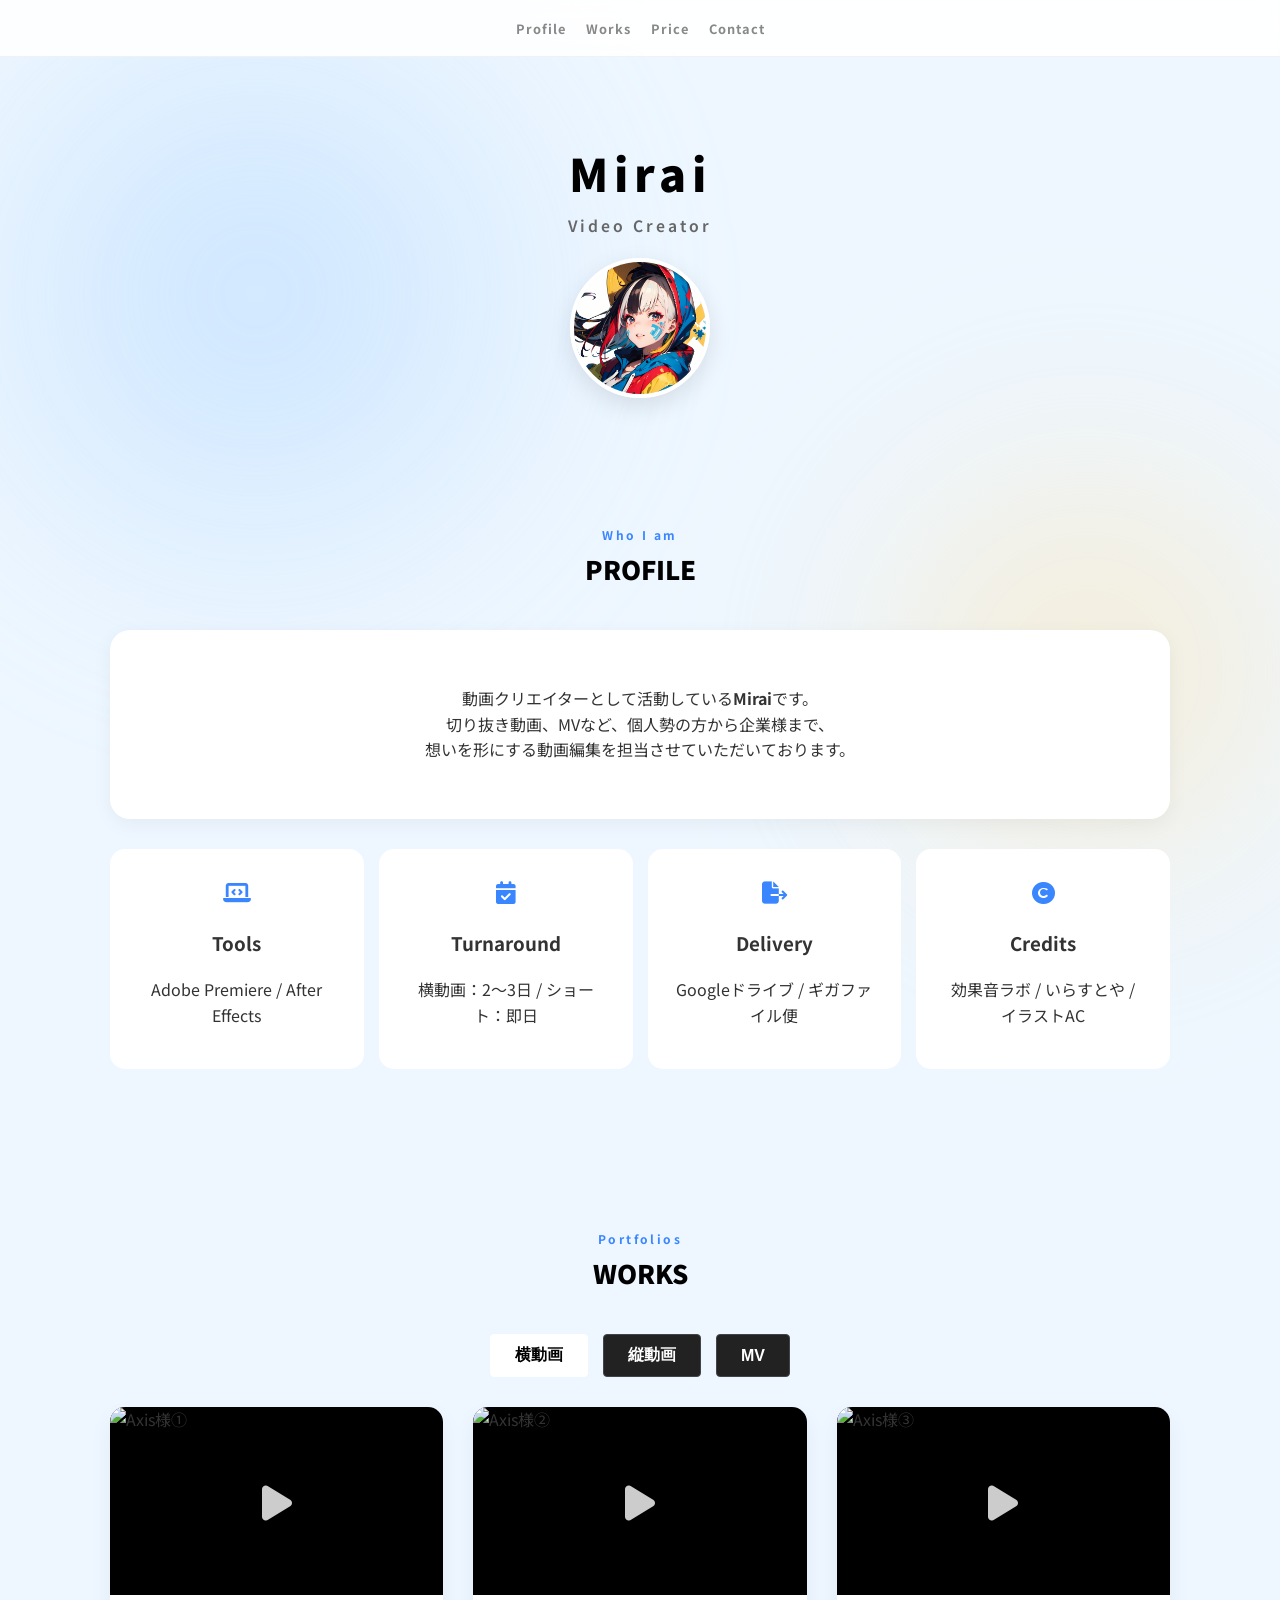
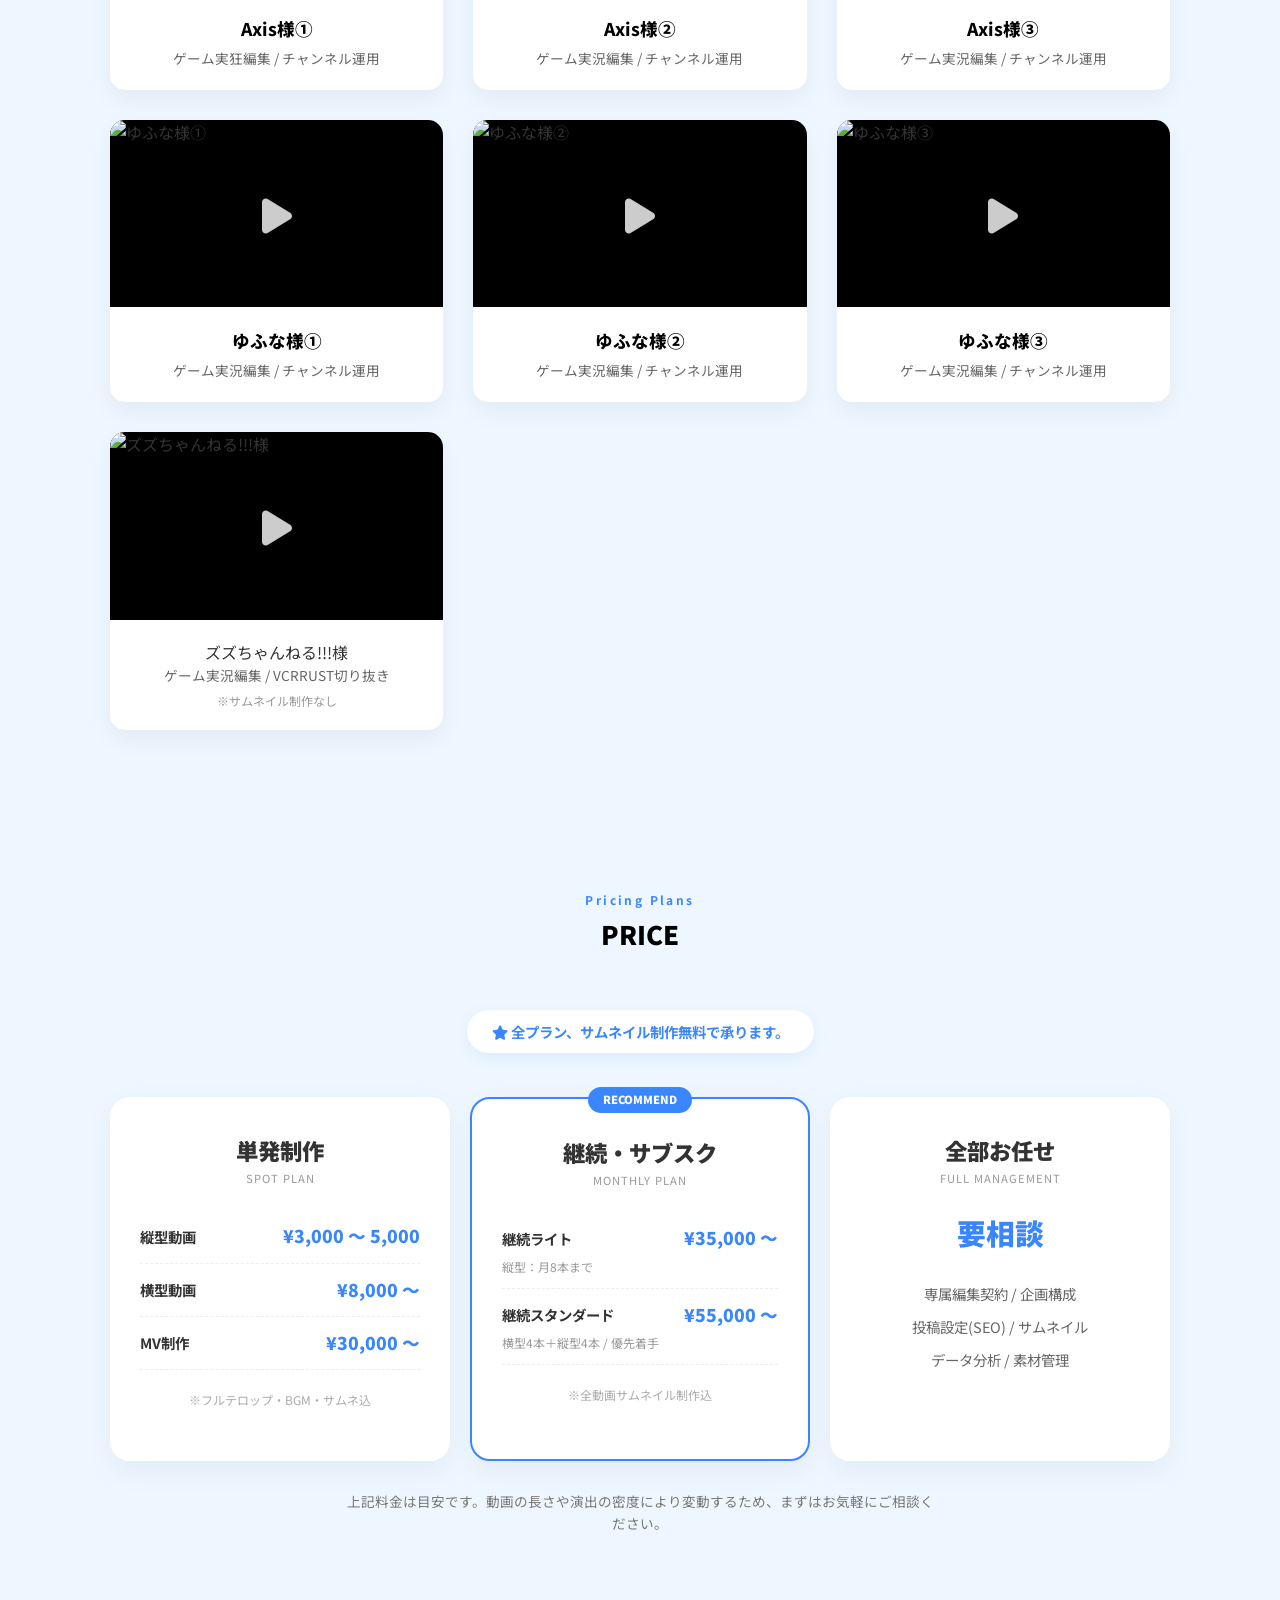
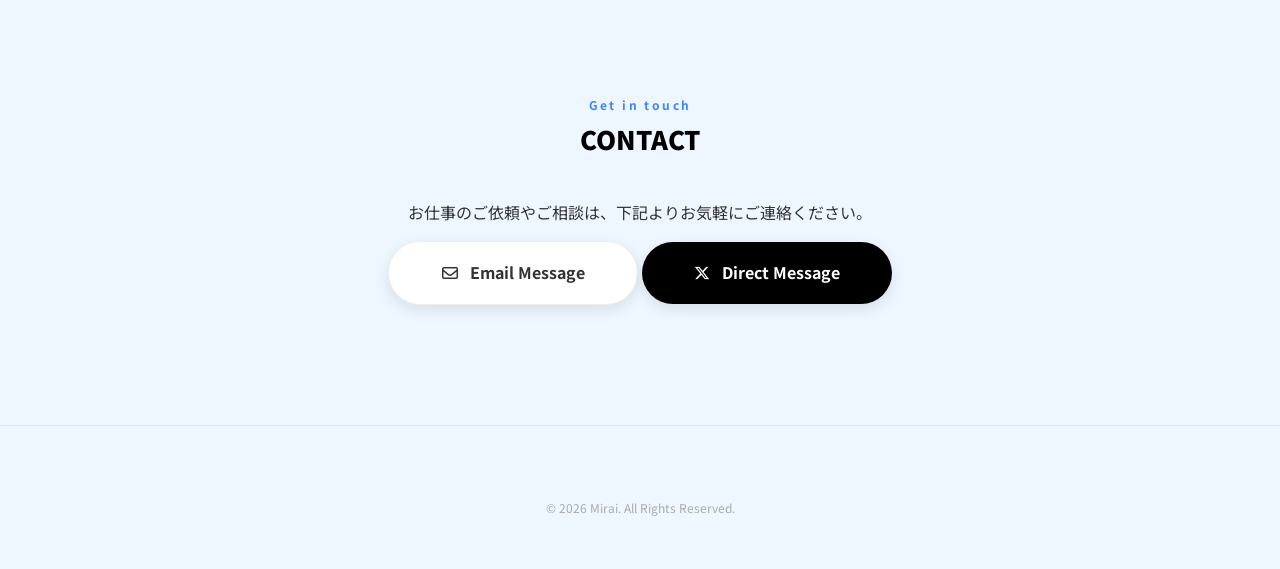
==== commit 62e2b32f: "Add files via upload" ====
--- a/index.html
+++ b/index.html
@@ -1,264 +1,307 @@
-<!DOCTYPE html>
-<html lang="ja">
-<head>
-    <meta charset="UTF-8">
-    <meta name="viewport" content="width=device-width, initial-scale=1.0">
-    <title>Mirai | Video Creator Portfolio</title>
-    <link rel="stylesheet" href="style.css">
-    <link href="https://fonts.googleapis.com/css2?family=Noto+Sans+JP:wght@400;700;900&display=swap" rel="stylesheet">
-    <link rel="stylesheet" href="https://cdnjs.cloudflare.com/ajax/libs/font-awesome/6.5.1/css/all.min.css">
-</head>
-<body>
-
-    <nav>
-        <ul>
-            <li><a href="#profile">Profile</a></li>
-            <li><a href="#works">Works</a></li>
-            <li><a href="#price">Price</a></li>
-            <li><a href="#contact">Contact</a></li>
-        </ul>
-    </nav>
-
-    <header class="hero-header">
-        <div class="header-container reveal">
-            <!-- 左側：テキストエリア -->
-            <div class="header-text-side">
-                <p class="sub-caption"><span class="blue-dot">●</span> VIDEO EDITOR / MOTION</p>
-                <h1 class="hero-title">Mira<span class="highlight-i">i</span></h1>
-                <p class="hero-description">
-                    単発の制作からチャンネルの運用まで対応。企画の意図を汲み取り、伝わる編集で仕上げます。
-                </p>
-            </div>
-            <!-- 右側：アイコンエリア -->
-            <div class="header-icon-side">
-                <img src="profile-icon.jpg" alt="Mirai's Icon" class="profile-img" onerror="this.style.display='none'">
-            </div>
-        </div>
-    </header>
-
-    <main>
-        <section id="profile" class="page-section">
-            <div class="section-title reveal">
-                <span class="en-title">Who I am</span>
-                <h2>PROFILE</h2>
-            </div>
-            <div class="profile-card reveal">
-                <p>動画クリエイターとして活動している<strong>Mirai</strong>です。<br>
-                切り抜き動画、MVなど、個人勢の方から企業様まで、<br class="pc-only">
-                想いを形にする動画編集を担当させていただいております。</p>
-            </div>
-            <div class="profile-grid">
-                <div class="profile-item reveal"><div class="item-icon"><i class="fa-solid fa-laptop-code"></i></div><h3>Tools</h3><p>Adobe Premiere / After Effects</p></div>
-                <div class="profile-item reveal"><div class="item-icon"><i class="fa-solid fa-calendar-check"></i></div><h3>Turnaround</h3><p>横動画：2〜3日 / ショート：即日</p></div>
-                <div class="profile-item reveal"><div class="item-icon"><i class="fa-solid fa-file-export"></i></div><h3>Delivery</h3><p>Googleドライブ / ギガファイル便</p></div>
-                <div class="profile-item reveal"><div class="item-icon"><i class="fa-solid fa-copyright"></i></div><h3>Credits</h3><p>効果音ラボ / いらすとや / イラストAC</p></div>
-            </div>
-        </section>
-
-        <section id="works" class="page-section">
-            <div class="section-title reveal">
-                <span class="en-title">Portfolios</span>
-                <h2>WORKS</h2>
-            </div>
-
-            <div class="category-tabs reveal">
-                <button class="tab-btn active" onclick="switchCategory('horizontal')">横動画</button>
-                <button class="tab-btn" onclick="switchCategory('vertical')">縦動画</button>
-                <button class="tab-btn" onclick="switchCategory('mv')">MV</button>
-            </div>
-
-            <div id="horizontal" class="video-grid-wrapper active">
-                <div class="video-grid">
-                    <div class="video-item reveal">
-                        <div class="video-container" id="v1" onclick="loadVideo('v1', 'k524WX5koA0')">
-                            <img src="https://img.youtube.com/vi/k524WX5koA0/maxresdefault.jpg" alt="Axis様①" class="thumb-img">
-                            <div class="play-button-overlay"><i class="fa-solid fa-play"></i></div>
-                        </div>
-                        <div class="work-info"><h3>Axis様①</h3><p>ゲーム実況編集 / チャンネル運用</p></div>
-                    </div>
-
-                    <div class="video-item reveal">
-                        <div class="video-container" id="v2" onclick="loadVideo('v2', 'v1iDz_E2HLw')">
-                            <img src="https://img.youtube.com/vi/v1iDz_E2HLw/maxresdefault.jpg" alt="Axis様②" class="thumb-img">
-                            <div class="play-button-overlay"><i class="fa-solid fa-play"></i></div>
-                       </div>
-                       <div class="work-info"><h3>Axis様②</h3><p>ゲーム実況編集 / チャンネル運用</p></div>
-                    </div>
-
-                    <div class="video-item reveal">
-                        <div class="video-container" id="v3" onclick="loadVideo('v3', 'XtW4p41w4DI')">
-                            <img src="https://img.youtube.com/vi/XtW4p41w4DI/maxresdefault.jpg" alt="Axis様③" class="thumb-img">
-                            <div class="play-button-overlay"><i class="fa-solid fa-play"></i></div>
-                       </div>
-                       <div class="work-info"><h3>Axis様③</h3><p>ゲーム実況編集 / チャンネル運用</p></div>
-                    </div>
-
-                    <div class="video-item reveal">
-                        <div class="video-container" id="y1" onclick="loadVideo('y1', 'qElZeEpV6O0')">
-                            <img src="https://img.youtube.com/vi/qElZeEpV6O0/maxresdefault.jpg" alt="ゆふな様①" class="thumb-img">
-                            <div class="play-button-overlay"><i class="fa-solid fa-play"></i></div>
-                        </div>
-                        <div class="work-info"><h3>ゆふな様①</h3><p>ゲーム実況編集 / チャンネル運用</p></div>
-                    </div>
-
-                    <div class="video-item reveal">
-                        <div class="video-container" id="y2" onclick="loadVideo('y2', 'HP7diiNySa8')">
-                             <img src="https://img.youtube.com/vi/HP7diiNySa8/maxresdefault.jpg" alt="ゆふな様②" class="thumb-img">
-                             <div class="play-button-overlay"><i class="fa-solid fa-play"></i></div>
-                        </div>
-                        <div class="work-info"><h3>ゆふな様②</h3><p>ゲーム実況編集 / チャンネル運用</p></div>
-                    </div>
-
-                    <div class="video-item reveal">
-                        <div class="video-container" id="y3" onclick="loadVideo('y3', '4YI3Vk0SczY')">
-                             <img src="https://img.youtube.com/vi/4YI3Vk0SczY/maxresdefault.jpg" alt="ゆふな様③" class="thumb-img">
-                             <div class="play-button-overlay"><i class="fa-solid fa-play"></i></div>
-                        </div>
-                        <div class="work-info"> <h3>ゆふな様③</h3><p>ゲーム実況編集 / チャンネル運用</p></div>
-                    </div>
-
-                    <div class="video-item reveal">
-                        <div class="video-container" id="v_zuzu" onclick="loadVideo('v_zuzu', 'qOeuMysYVFI')">
-                            <img src="https://img.youtube.com/vi/qOeuMysYVFI/maxresdefault.jpg" alt="ズズちゃんねる!!!様" class="thumb-img">
-                            <div class="play-button-overlay"><i class="fa-solid fa-play"></i></div>
-                        </div>
-                        <div class="work-info">
-                            <h3>ズズちゃんねる!!!様</h3>
-                            <p>ゲーム実況編集 / VCRRUST切り抜き</p>
-                            <p class="work-sub-note">※サムネイル制作なし</p>
-                        </div>
-                    </div>
-                </div>
-            </div>
-
-            <div id="vertical" class="video-grid-wrapper">
-                <div class="vertical-grid">
-                    <div class="video-item reveal">
-                        <div class="video-container" id="short_axis1" onclick="loadVideo('short_axis1', 'b7bE7p8RVl0')">
-                            <img src="https://img.youtube.com/vi/b7bE7p8RVl0/maxresdefault.jpg" alt="Axis様_short動画" class="thumb-img">
-                            <div class="play-button-overlay"><i class="fa-solid fa-play"></i></div>
-                        </div>
-                        <div class="work-info">
-                            <h3>Axis様_short動画</h3>
-                            <p>YouTube Shorts / ゲーム実況切り抜き</p>
-                        </div>
-                    </div>
-
-                    <div class="video-item reveal">
-                        <div class="video-container" id="short_chouji1" onclick="loadVideo('short_chouji1', 'H3XFch9A16U')">
-                            <img src="https://img.youtube.com/vi/H3XFch9A16U/maxresdefault.jpg" alt="丁香樹アイロ様_short動画" class="thumb-img">
-                            <div class="play-button-overlay"><i class="fa-solid fa-play"></i></div>
-                        </div>
-                        <div class="work-info">
-                            <h3>丁香樹アイロ様_short動画</h3>
-                            <p>ゲーム実況切り抜き / 過去動画の2.5倍再生UP</p>
-                        </div>
-                    </div>
-                </div>
-            </div>
-
-            <div id="mv" class="video-grid-wrapper">
-                <div class="video-grid">
-                    <div class="video-item reveal">
-                        <div class="video-container" id="mv_shiro1" onclick="loadVideo('mv_shiro1', 'w_RoFztFqQY')">
-                            <img src="https://img.youtube.com/vi/w_RoFztFqQY/maxresdefault.jpg" alt="シロイチ様" class="thumb-img">
-                            <div class="play-button-overlay"><i class="fa-solid fa-play"></i></div>
-                        </div>
-                        <div class="work-info"><h3>シロイチ様_歌ってみた</h3><p>MV / エフェクト・カラー編集</p></div>
-                    </div>
-                </div>
-            </div>
-
-        </section>
-
-        <section id="price" class="page-section">
-            <div class="section-title reveal">
-                <span class="en-title">Pricing Plans</span>
-                <h2>PRICE</h2>
-            </div>
-            <div class="price-notice reveal">
-                <p><i class="fa-solid fa-star"></i> 全プラン、<strong>サムネイル制作無料</strong>で承ります。</p>
-            </div>
-            <div class="price-grid">
-                <div class="price-card reveal">
-                    <h3>単発制作<span>Spot Plan</span></h3>
-                    <ul>
-                        <li><strong>縦型動画</strong> <span>¥3,000 〜 5,000</span></li>
-                        <li><strong>横型動画</strong> <span>¥8,000 〜</span></li>
-                        <li><strong>MV制作</strong> <span>¥30,000 〜</span></li>
-                    </ul>
-                    <p class="card-note">※フルテロップ・BGM・サムネ込</p>
-                </div>
-                <div class="price-card popular reveal">
-                    <h3>継続・サブスク<span>Monthly Plan</span></h3>
-                    <ul>
-                        <li><strong>継続ライト</strong> <span>¥35,000 〜</span><small>縦型：月8本まで</small></li>
-                        <li><strong>継続スタンダード</strong> <span>¥55,000 〜</span><small>横型4本＋縦型4本 / 優先着手</small></li>
-                    </ul>
-                    <p class="card-note">※全動画サムネイル制作込</p>
-                </div>
-                <div class="price-card reveal">
-                    <h3>全部お任せ<span>Full Management</span></h3>
-                    <div class="price-ask">要相談</div>
-                    <ul class="full-list">
-                        <li>専属編集契約 / 企画構成</li>
-                        <li>投稿設定(SEO) / サムネイル</li>
-                        <li>データ分析 / 素材管理</li>
-                    </ul>
-                </div>
-            </div>
-            <p class="price-bottom-note reveal">上記料金は目安です。動画の長さや演出の密度により変動するため、まずはお気軽にご相談ください。</p>
-        </section>
-
-        <section id="contact" class="page-section">
-            <div class="section-title reveal">
-                <span class="en-title">Get in touch</span>
-                <h2>CONTACT</h2>
-            </div>
-            <div class="contact-container reveal">
-                <p class="contact-desc">お仕事のご依頼やご相談は、下記よりお気軽にご連絡ください。</p>
-                <div class="contact-btns">
-                    <a href="mailto:mri.vsp.361@gmail.com" class="contact-link-btn email-btn"><i class="fa-regular fa-envelope"></i><span>Email Message</span></a>
-                    <a href="https://x.com/mirai_zt" target="_blank" class="contact-link-btn x-btn"><i class="fa-brands fa-x-twitter"></i><span>Direct Message</span></a>
-                </div>
-            </div>
-        </section>
-    </main>
-
-    <footer>
-        <p class="footer-copy">&copy; 2026 Mirai. All Rights Reserved.</p>
-    </footer>
-
-    <script>
-        function loadVideo(containerId, videoId) {
-            const container = document.getElementById(containerId);
-            if(container) {
-                container.innerHTML = `<iframe src="https://www.youtube.com/embed/${videoId}?autoplay=1&rel=0" frameborder="0" allow="accelerometer; autoplay; clipboard-write; encrypted-media; gyroscope; picture-in-picture" allowfullscreen style="position:absolute; top:0; left:0; width:100%; height:100%;"></iframe>`;
-                container.onclick = null;
-            }
-        }
-
-        function switchCategory(categoryId) {
-            document.querySelectorAll('.video-grid-wrapper').forEach(wrapper => {
-                wrapper.classList.remove('active');
-            });
-            document.querySelectorAll('.tab-btn').forEach(btn => {
-                btn.classList.remove('active');
-            });
-
-            document.getElementById(categoryId).classList.add('active');
-            event.currentTarget.classList.add('active');
-        }
-
-        const observer = new IntersectionObserver((entries) => {
-            entries.forEach(entry => {
-                if (entry.isIntersecting) {
-                    entry.target.classList.add('active');
-                }
-            });
-        }, { threshold: 0.1 });
-
-        document.querySelectorAll('.reveal').forEach(el => observer.observe(el));
-    </script>
-</body>
-</html>
+<!DOCTYPE html>
+<html lang="ja">
+<head>
+    <meta charset="UTF-8">
+    <meta name="viewport" content="width=device-width, initial-scale=1.0">
+    <title>Mirai | Video Creator Portfolio</title>
+    <link rel="stylesheet" href="style.css">
+    <link href="https://fonts.googleapis.com/css2?family=Noto+Sans+JP:wght@400;700;900&display=swap" rel="stylesheet">
+    <link rel="stylesheet" href="https://cdnjs.cloudflare.com/ajax/libs/font-awesome/6.5.1/css/all.min.css">
+    <style>
+        /* カテゴリー切り替えタブのスタイル */
+        .category-tabs {
+            display: flex;
+            justify-content: center;
+            gap: 15px;
+            margin-bottom: 30px;
+        }
+        .tab-btn {
+            background: #222;
+            color: #fff;
+            border: 1px solid #444;
+            padding: 10px 24px;
+            font-size: 1rem;
+            font-weight: bold;
+            cursor: pointer;
+            border-radius: 4px;
+            transition: all 0.3s ease;
+        }
+        .tab-btn:hover, .tab-btn.active {
+            background: #fff;
+            color: #000;
+            border-color: #fff;
+        }
+        /* コンテンツの表示・非表示制御 */
+        .video-grid-wrapper {
+            display: none;
+        }
+        .video-grid-wrapper.active {
+            display: block;
+        }
+        /* 縦型動画（Shorts）用の特別スタイル */
+        .vertical-grid {
+            display: grid;
+            grid-template-columns: repeat(auto-fill, minmax(200px, 1fr));
+            gap: 20px;
+        }
+        .vertical-grid .video-container {
+            aspect-ratio: 9 / 16 !important; /* 縦長比率に固定 */
+            position: relative;
+            width: 100%;
+            overflow: hidden;
+            background: #000;
+        }
+    </style>
+</head>
+<body>
+
+    <nav>
+        <ul>
+            <li><a href="#profile">Profile</a></li>
+            <li><a href="#works">Works</a></li>
+            <li><a href="#price">Price</a></li>
+            <li><a href="#contact">Contact</a></li>
+        </ul>
+    </nav>
+
+    <header>
+        <div class="header-content reveal">
+            <h1>Mirai<span>Video Creator</span></h1>
+            <div class="header-icon">
+                <img src="profile-icon.png" alt="Mirai's Icon" onerror="this.style.display='none'">
+            </div>
+        </div>
+    </header>
+
+    <main>
+        <section id="profile" class="page-section">
+            <div class="section-title reveal">
+                <span class="en-title">Who I am</span>
+                <h2>PROFILE</h2>
+            </div>
+            <div class="profile-card reveal">
+                <p>動画クリエイターとして活動している<strong>Mirai</strong>です。<br>
+                切り抜き動画、MVなど、個人勢の方から企業様まで、<br class="pc-only">
+                想いを形にする動画編集を担当させていただいております。</p>
+            </div>
+            <div class="profile-grid">
+                <div class="profile-item reveal"><div class="item-icon"><i class="fa-solid fa-laptop-code"></i></div><h3>Tools</h3><p>Adobe Premiere / After Effects</p></div>
+                <div class="profile-item reveal"><div class="item-icon"><i class="fa-solid fa-calendar-check"></i></div><h3>Turnaround</h3><p>横動画：2〜3日 / ショート：即日</p></div>
+                <div class="profile-item reveal"><div class="item-icon"><i class="fa-solid fa-file-export"></i></div><h3>Delivery</h3><p>Googleドライブ / ギガファイル便</p></div>
+                <div class="profile-item reveal"><div class="item-icon"><i class="fa-solid fa-copyright"></i></div><h3>Credits</h3><p>効果音ラボ / いらすとや / イラストAC</p></div>
+            </div>
+        </section>
+
+        <section id="works" class="page-section">
+            <div class="section-title reveal">
+                <span class="en-title">Portfolios</span>
+                <h2>WORKS</h2>
+            </div>
+
+            <div class="category-tabs reveal">
+                <button class="tab-btn active" onclick="switchCategory('horizontal')">横動画</button>
+                <button class="tab-btn" onclick="switchCategory('vertical')">縦動画</button>
+                <button class="tab-btn" onclick="switchCategory('mv')">MV</button>
+            </div>
+
+            <div id="horizontal" class="video-grid-wrapper active">
+                <div class="video-grid">
+                    <div class="video-item reveal">
+                        <div class="video-container" id="v1" onclick="loadVideo('v1', 'k524WX5koA0')">
+                            <img src="https://img.youtube.com/vi/k524WX5koA0/maxresdefault.jpg" alt="Axis様①" class="thumb-img">
+                            <div class="play-button-overlay"><i class="fa-solid fa-play"></i></div>
+                        </div>
+                        <div class="work-info"><h3>Axis様①</h3><p>ゲーム実狂編集 / チャンネル運用</p></div>
+                    </div>
+
+                    <div class="video-item reveal">
+                        <div class="video-container" id="v2" onclick="loadVideo('v2', 'v1iDz_E2HLw')">
+                            <img src="https://img.youtube.com/vi/v1iDz_E2HLw/maxresdefault.jpg" alt="Axis様②" class="thumb-img">
+                            <div class="play-button-overlay"><i class="fa-solid fa-play"></i></div>
+                       </div>
+                       <div class="work-info"><h3>Axis様②</h3><p>ゲーム実況編集 / チャンネル運用</p></div>
+                    </div>
+
+                    <div class="video-item reveal">
+                        <div class="video-container" id="v3" onclick="loadVideo('v3', 'XtW4p41w4DI')">
+                            <img src="https://img.youtube.com/vi/XtW4p41w4DI/maxresdefault.jpg" alt="Axis様③" class="thumb-img">
+                            <div class="play-button-overlay"><i class="fa-solid fa-play"></i></div>
+                       </div>
+                       <div class="work-info"><h3>Axis様③</h3><p>ゲーム実況編集 / チャンネル運用</p></div>
+                    </div>
+
+                    <div class="video-item reveal">
+                        <div class="video-container" id="y1" onclick="loadVideo('y1', 'qElZeEpV6O0')">
+                            <img src="https://img.youtube.com/vi/qElZeEpV6O0/maxresdefault.jpg" alt="ゆふな様①" class="thumb-img">
+                            <div class="play-button-overlay"><i class="fa-solid fa-play"></i></div>
+                        </div>
+                        <div class="work-info"><h3>ゆふな様①</h3><p>ゲーム実況編集 / チャンネル運用</p></div>
+                    </div>
+
+                    <div class="video-item reveal">
+                        <div class="video-container" id="y2" onclick="loadVideo('y2', 'HP7diiNySa8')">
+                             <img src="https://img.youtube.com/vi/HP7diiNySa8/maxresdefault.jpg" alt="ゆふな様②" class="thumb-img">
+                             <div class="play-button-overlay"><i class="fa-solid fa-play"></i></div>
+                        </div>
+                        <div class="work-info"><h3>ゆふな様②</h3><p>ゲーム実況編集 / チャンネル運用</p></div>
+                    </div>
+
+                    <div class="video-item reveal">
+                        <div class="video-container" id="y3" onclick="loadVideo('y3', '4YI3Vk0SczY')">
+                             <img src="https://img.youtube.com/vi/4YI3Vk0SczY/maxresdefault.jpg" alt="ゆふな様③" class="thumb-img">
+                             <div class="play-button-overlay"><i class="fa-solid fa-play"></i></div>
+                        </div>
+                        <div class="work-info"> <h3>ゆふな様③</h3><p>ゲーム実況編集 / チャンネル運用</p></div>
+                    </div>
+
+                    <div class="video-item reveal">
+                        <div class="video-container" id="v_zuzu" onclick="loadVideo('v_zuzu', 'qOeuMysYVFI')">
+                            <img src="https://img.youtube.com/vi/qOeuMysYVFI/maxresdefault.jpg" alt="ズズちゃんねる!!!様" class="thumb-img">
+                            <div class="play-button-overlay"><i class="fa-solid fa-play"></i></div>
+                        </div>
+                        <div class="work-info">
+                            <i3>ズズちゃんねる!!!様</h3>
+                            <p>ゲーム実況編集 / VCRRUST切り抜き</p>
+                            <p class="work-sub-note">※サムネイル制作なし</p>
+                        </div>
+                    </div>
+                </div>
+            </div>
+
+            <div id="vertical" class="video-grid-wrapper">
+                <div class="vertical-grid">
+                    <div class="video-item reveal">
+                        <div class="video-container" id="short_axis1" onclick="loadVideo('short_axis1', 'b7bE7p8RVl0')">
+                            <img src="https://img.youtube.com/vi/b7bE7p8RVl0/maxresdefault.jpg" alt="Axis様_short動画" class="thumb-img">
+                            <div class="play-button-overlay"><i class="fa-solid fa-play"></i></div>
+                        </div>
+                        <div class="work-info">
+                            <h3>Axis様_short動画</h3>
+                            <p>YouTube Shorts / ゲーム実況切り抜き</p>
+                        </div>
+                    </div>
+
+                    <div class="video-item reveal">
+                        <div class="video-container" id="short_chouji1" onclick="loadVideo('short_chouji1', 'H3XFch9A16U')">
+                            <img src="https://img.youtube.com/vi/H3XFch9A16U/maxresdefault.jpg" alt="丁香樹アイロ様_short動画" class="thumb-img">
+                            <div class="play-button-overlay"><i class="fa-solid fa-play"></i></div>
+                        </div>
+                        <div class="work-info">
+                            <h3>丁香樹アイロ様_short動画</h3>
+                            <p>ゲーム実況切り抜き / 過去動画の2.5倍再生UP</p>
+                        </div>
+                    </div>
+                </div>
+            </div>
+
+            <div id="mv" class="video-grid-wrapper">
+                <div class="video-grid">
+                    <div class="video-item reveal">
+                        <div class="video-container" id="mv_shiro1" onclick="loadVideo('mv_shiro1', 'w_RoFztFqQY')">
+                            <img src="https://img.youtube.com/vi/w_RoFztFqQY/maxresdefault.jpg" alt="シロイチ様" class="thumb-img">
+                            <div class="play-button-overlay"><i class="fa-solid fa-play"></i></div>
+                        </div>
+                        <div class="work-info"><h3>シロイチ様_歌ってみた</h3><p>MV / エフェクト・カラー編集</p></div>
+                    </div>
+                </div>
+            </div>
+
+        </section>
+
+        <section id="price" class="page-section">
+            <div class="section-title reveal">
+                <span class="en-title">Pricing Plans</span>
+                <h2>PRICE</h2>
+            </div>
+            <div class="price-notice reveal">
+                <p><i class="fa-solid fa-star"></i> 全プラン、<strong>サムネイル制作無料</strong>で承ります。</p>
+            </div>
+            <div class="price-grid">
+                <div class="price-card reveal">
+                    <h3>単発制作<span>Spot Plan</span></h3>
+                    <ul>
+                        <li><strong>縦型動画</strong> <span>¥3,000 〜 5,000</span></li>
+                        <li><strong>横型動画</strong> <span>¥8,000 〜</span></li>
+                        <li><strong>MV制作</strong> <span>¥30,000 〜</span></li>
+                    </ul>
+                    <p class="card-note">※フルテロップ・BGM・サムネ込</p>
+                </div>
+                <div class="price-card popular reveal">
+                    <h3>継続・サブスク<span>Monthly Plan</span></h3>
+                    <ul>
+                        <li><strong>継続ライト</strong> <span>¥35,000 〜</span><small>縦型：月8本まで</small></li>
+                        <li><strong>継続スタンダード</strong> <span>¥55,000 〜</span><small>横型4本＋縦型4本 / 優先着手</small></li>
+                    </ul>
+                    <p class="card-note">※全動画サムネイル制作込</p>
+                </div>
+                <div class="price-card reveal">
+                    <h3>全部お任せ<span>Full Management</span></h3>
+                    <div class="price-ask">要相談</div>
+                    <ul class="full-list">
+                        <li>専属編集契約 / 企画構成</li>
+                        <li>投稿設定(SEO) / サムネイル</li>
+                        <li>データ分析 / 素材管理</li>
+                    </ul>
+                </div>
+            </div>
+            <p class="price-bottom-note reveal">上記料金は目安です。動画の長さや演出の密度により変動するため、まずはお気軽にご相談ください。</p>
+        </section>
+
+        <section id="contact" class="page-section">
+            <div class="section-title reveal">
+                <span class="en-title">Get in touch</span>
+                <h2>CONTACT</h2>
+            </div>
+            <div class="contact-container reveal">
+                <p class="contact-desc">お仕事のご依頼やご相談は、下記よりお気軽にご連絡ください。</p>
+                <div class="contact-btns">
+                    <a href="mailto:mri.vsp.361@gmail.com" class="contact-link-btn email-btn"><i class="fa-regular fa-envelope"></i><span>Email Message</span></a>
+                    <a href="https://x.com/mirai_zt" target="_blank" class="contact-link-btn x-btn"><i class="fa-brands fa-x-twitter"></i><span>Direct Message</span></a>
+                </div>
+            </div>
+        </section>
+    </main>
+
+    <footer>
+        <p class="footer-copy">&copy; 2026 Mirai. All Rights Reserved.</p>
+    </footer>
+
+    <script>
+        // 動画読み込み用の関数
+        function loadVideo(containerId, videoId) {
+            const container = document.getElementById(containerId);
+            if(container) {
+                container.innerHTML = `<iframe src="https://www.youtube.com/embed/${videoId}?autoplay=1&rel=0" frameborder="0" allow="accelerometer; autoplay; clipboard-write; encrypted-media; gyroscope; picture-in-picture" allowfullscreen style="position:absolute; top:0; left:0; width:100%; height:100%;"></iframe>`;
+                container.onclick = null;
+            }
+        }
+
+        // カテゴリー切り替え用の関数
+        function switchCategory(categoryId) {
+            // すべてのコンテンツを一旦非表示にする
+            document.querySelectorAll('.video-grid-wrapper').forEach(wrapper => {
+                wrapper.classList.remove('active');
+            });
+            // すべてのタブボタンの選択状態を解除
+            document.querySelectorAll('.tab-btn').forEach(btn => {
+                btn.classList.remove('active');
+            });
+
+            // 選択されたコンテンツとボタンを有効化
+            document.getElementById(categoryId).classList.add('active');
+            event.currentTarget.classList.add('active');
+        }
+
+        // スクロール時のふわっと表示用の処理
+        const observer = new IntersectionObserver((entries) => {
+            entries.forEach(entry => {
+                if (entry.isIntersecting) {
+                    entry.target.classList.add('active');
+                }
+            });
+        }, { threshold: 0.1 });
+
+        document.querySelectorAll('.reveal').forEach(el => observer.observe(el));
+    </script>
+</body>
+</html>
--- a/style.css
+++ b/style.css
@@ -1,236 +1,102 @@
-/* --- Base Setup --- */
-* { box-sizing: border-box; }
-html { scroll-behavior: smooth; }
-body {
-    font-family: 'Noto Sans JP', sans-serif;
-    color: #333; margin: 0; line-height: 1.6;
-    background-color: #f8fafc; overflow-x: hidden;
-}
-
-/* --- 背景のグラデーション・演出 --- */
-body::before, body::after {
-    content: ""; position: fixed; z-index: -2; pointer-events: none; filter: blur(90px);
-}
-body::before { top: -10%; left: -10%; width: 60vw; height: 60vw; background: radial-gradient(circle, #dbeafe 0%, transparent 70%); opacity: 0.7; }
-body::after { bottom: -10%; right: -10%; width: 50vw; height: 50vw; background: radial-gradient(circle, #e2e8f0 0%, transparent 70%); opacity: 0.5; }
-
-/* --- Reveal Animation --- */
-.reveal {
-    opacity: 0;
-    transform: translateY(30px);
-    transition: opacity 0.8s ease-out, transform 0.8s ease-out;
-}
-.reveal.active {
-    opacity: 1;
-    transform: translateY(0);
-}
-
-/* --- Navigation --- */
-nav { position: sticky; top: 0; z-index: 1000; background: rgba(255, 255, 255, 0.85); backdrop-filter: blur(12px); padding: 18px; border-bottom: 1px solid rgba(0,0,0,0.05); }
-nav ul { list-style: none; display: flex; justify-content: center; gap: 28px; margin: 0; padding: 0; }
-nav a { text-decoration: none; color: #666; font-weight: 700; font-size: 0.85rem; letter-spacing: 1.5px; transition: 0.3s; text-transform: uppercase; }
-nav a:hover { color: #3a86ff; }
-
-/* --- Header (Hero Section) --- */
-header.hero-header {
-    padding: 90px 0 60px;
-    display: flex;
-    justify-content: center;
-    align-items: center;
-}
-
-.header-container {
-    max-width: 1100px;
-    width: 100%;
-    margin: 0 auto;
-    padding: 0 20px;
-    display: flex;
-    align-items: center;
-    justify-content: space-between;
-    gap: 40px;
-}
-
-/* 左側テキスト */
-.header-text-side {
-    flex: 1;
-    text-align: left;
-}
-
-.sub-caption {
-    font-size: 0.85rem;
-    color: #666;
-    letter-spacing: 2.5px;
-    font-weight: 700;
-    margin-bottom: 15px;
-    display: flex;
-    align-items: center;
-    gap: 8px;
-}
-
-.blue-dot {
-    color: #3a86ff;
-    font-size: 0.6rem;
-}
-
-/* Mirai ロゴテキスト */
-.hero-title {
-    font-size: clamp(4rem, 10vw, 7.5rem);
-    font-weight: 900;
-    line-height: 0.95;
-    letter-spacing: -2px;
-    color: #111;
-    margin: 0 0 25px 0;
-}
-
-.hero-title .highlight-i {
-    color: #3a86ff;
-}
-
-.hero-description {
-    font-size: 0.95rem;
-    color: #555;
-    line-height: 1.8;
-    margin: 0;
-    font-weight: 500;
-    max-width: 540px;
-}
-
-/* 右側アイコン画像 */
-.header-icon-side {
-    flex-shrink: 0;
-}
-
-.profile-img {
-    width: 220px;
-    height: 220px;
-    border-radius: 50%;
-    object-fit: cover;
-    border: 4px solid #fff;
-    box-shadow: 0 15px 35px rgba(0, 0, 0, 0.1);
-}
-
-/* --- Main Layout --- */
-main { max-width: 1100px; margin: 0 auto; padding: 0 20px; }
-.page-section { padding: 80px 0; clear: both; }
-.section-title { text-align: center; margin-bottom: 40px; }
-.en-title { display: block; font-size: 0.75rem; color: #3a86ff; font-weight: 700; letter-spacing: 0.2em; margin-bottom: 5px; }
-h2 { font-size: 1.8rem; margin: 0; font-weight: 900; color: #000; letter-spacing: 1px; }
-
-/* --- PROFILE --- */
-.profile-card { background: #fff; padding: 40px 20px; border-radius: 20px; box-shadow: 0 5px 20px rgba(0,0,0,0.03); text-align: center; margin-bottom: 30px; }
-.profile-grid { display: grid; grid-template-columns: repeat(auto-fit, minmax(200px, 1fr)); gap: 15px; }
-.profile-item { background: #fff; padding: 25px; border-radius: 15px; text-align: center; box-shadow: 0 4px 15px rgba(0,0,0,0.02); }
-.item-icon { font-size: 1.4rem; color: #3a86ff; margin-bottom: 10px; }
-
-/* --- WORKS --- */
-.category-tabs {
-    display: flex;
-    justify-content: center;
-    gap: 15px;
-    margin-bottom: 30px;
-}
-.tab-btn {
-    background: #111;
-    color: #fff;
-    border: 1px solid #111;
-    padding: 10px 24px;
-    font-size: 0.95rem;
-    font-weight: bold;
-    cursor: pointer;
-    border-radius: 50px;
-    transition: all 0.3s ease;
-}
-.tab-btn:hover, .tab-btn.active {
-    background: #3a86ff;
-    color: #fff;
-    border-color: #3a86ff;
-}
-
-.video-grid-wrapper { display: none; }
-.video-grid-wrapper.active { display: block; }
-
-.video-grid { display: grid; grid-template-columns: repeat(auto-fit, minmax(320px, 1fr)); gap: 30px; }
-.vertical-grid {
-    display: grid;
-    grid-template-columns: repeat(auto-fill, minmax(200px, 1fr));
-    gap: 20px;
-}
-.vertical-grid .video-container {
-    aspect-ratio: 9 / 16 !important;
-    position: relative;
-    width: 100%;
-    overflow: hidden;
-    background: #000;
-}
-
-.video-item { background: #fff; border-radius: 15px; overflow: hidden; box-shadow: 0 10px 25px rgba(0,0,0,0.05); transition: 0.4s cubic-bezier(0.165, 0.84, 0.44, 1); cursor: pointer; }
-.video-item:hover { transform: translateY(-5px); box-shadow: 0 20px 40px rgba(0,0,0,0.12); z-index: 10; }
-.video-container { position: relative; padding-top: 56.25%; background: #000; overflow: hidden; }
-.thumb-img { position: absolute; top: 0; left: 0; width: 100%; height: 100%; object-fit: cover; transition: transform 0.6s ease; }
-.video-item:hover .thumb-img { transform: scale(1.08); }
-.play-button-overlay { position: absolute; top: 50%; left: 50%; transform: translate(-50%, -50%); font-size: 2.5rem; color: #fff; opacity: 0.8; pointer-events: none; }
-
-.work-info { padding: 20px; text-align: center; }
-.work-info h3 { margin: 0 0 5px; font-size: 1.1rem; font-weight: 800; color: #000; }
-.work-info p { margin: 0; font-size: 0.85rem; color: #666; }
-.work-sub-note { font-size: 0.75rem !important; color: #999 !important; margin-top: 4px !important; }
-
-/* --- PRICE --- */
-.price-notice { text-align: center; margin-bottom: 30px; }
-.price-notice p { display: inline-block; background: #fff; padding: 10px 25px; border-radius: 50px; font-size: 0.9rem; color: #3a86ff; font-weight: 700; box-shadow: 0 5px 15px rgba(58, 134, 255, 0.1); }
-.price-grid { display: grid; grid-template-columns: repeat(auto-fit, minmax(300px, 1fr)); gap: 20px; margin-bottom: 30px; }
-.price-card { background: #fff; padding: 40px 30px; border-radius: 20px; box-shadow: 0 10px 30px rgba(0,0,0,0.05); transition: 0.3s; position: relative; }
-.price-card:hover { transform: translateY(-5px); }
-.price-card.popular { border: 2px solid #3a86ff; }
-.price-card.popular::before { content: "RECOMMEND"; position: absolute; top: -12px; left: 50%; transform: translateX(-50%); background: #3a86ff; color: #fff; font-size: 0.7rem; font-weight: 900; padding: 4px 15px; border-radius: 20px; }
-.price-card h3 { font-size: 1.4rem; margin: 0 0 25px; font-weight: 900; text-align: center; line-height: 1.2; }
-.price-card h3 span { display: block; font-size: 0.7rem; color: #999; font-weight: 400; letter-spacing: 1px; margin-top: 8px; text-transform: uppercase; }
-.price-card ul { list-style: none; padding: 0; margin: 0; }
-.price-card ul li { display: flex; justify-content: space-between; align-items: center; padding: 12px 0; border-bottom: 1px dashed #eee; font-size: 0.9rem; flex-wrap: wrap; }
-.price-card ul li span { font-weight: 900; color: #3a86ff; font-size: 1.1rem; }
-.price-card ul li small { display: block; width: 100%; color: #999; font-size: 0.75rem; margin-top: 4px; }
-.price-ask { font-size: 1.8rem; font-weight: 900; text-align: center; color: #3a86ff; margin: 10px 0 20px; }
-.full-list li { border-bottom: none !important; justify-content: center !important; color: #666 !important; text-align: center; padding: 5px 0 !important; }
-.card-note { text-align: center; font-size: 0.75rem; color: #aaa; margin-top: 20px; }
-.price-bottom-note { text-align: center; font-size: 0.85rem; color: #777; max-width: 600px; margin: 20px auto 0; line-height: 1.6; }
-
-/* --- CONTACT --- */
-.contact-container { text-align: center; }
-.contact-desc { margin-bottom: 25px; color: #555; }
-.contact-btns { display: flex; justify-content: center; gap: 15px; flex-wrap: wrap; }
-.contact-link-btn { display: inline-flex; align-items: center; justify-content: center; gap: 12px; padding: 16px 35px; text-decoration: none; font-weight: bold; border-radius: 50px; min-width: 240px; transition: 0.3s; box-shadow: 0 5px 15px rgba(0,0,0,0.06); }
-.email-btn { background: #fff; color: #333; border: 1px solid #eee; }
-.x-btn { background: #000; color: #fff; }
-.contact-link-btn:hover { transform: translateY(-3px); box-shadow: 0 8px 20px rgba(0,0,0,0.12); }
-
-/* --- Footer --- */
-footer { text-align: center; padding: 60px 0 40px; border-top: 1px solid rgba(0,0,0,0.05); margin-top: 40px; }
-.footer-copy { font-size: 0.75rem; color: #aaa; }
-
-/* --- Responsive --- */
-@media (max-width: 768px) {
-    header.hero-header {
-        padding: 50px 0 30px;
-    }
-    .header-container {
-        flex-direction: column-reverse;
-        text-align: center;
-        gap: 30px;
-    }
-    .header-text-side {
-        text-align: center;
-    }
-    .sub-caption {
-        justify-content: center;
-    }
-    .hero-title {
-        font-size: 4.2rem;
-    }
-    .profile-img {
-        width: 150px;
-        height: 150px;
-    }
-    .price-grid { grid-template-columns: 1fr; }
-    .pc-only { display: none; }
-    .contact-link-btn { width: 100%; }
-}
+/* --- Base Setup --- */
+* { box-sizing: border-box; }
+html { scroll-behavior: smooth; }
+body {
+    font-family: 'Noto Sans JP', sans-serif;
+    color: #333; margin: 0; line-height: 1.6;
+    background-color: #eef7ff; overflow-x: hidden;
+}
+
+/* --- 背景のモヤ --- */
+body::before, body::after {
+    content: ""; position: fixed; z-index: -2; pointer-events: none; filter: blur(80px);
+}
+body::before { top: -10%; left: -10%; width: 60vw; height: 60vw; background: radial-gradient(circle, #b1d8ff 0%, transparent 70%); opacity: 0.6; }
+body::after { bottom: -10%; right: -10%; width: 50vw; height: 50vw; background: radial-gradient(circle, #ffe1a8 0%, transparent 70%); opacity: 0.5; }
+
+/* --- Reveal Animation --- */
+.reveal {
+    opacity: 0;
+    transform: translateY(30px);
+    transition: opacity 0.8s ease-out, transform 0.8s ease-out;
+}
+.reveal.active {
+    opacity: 1;
+    transform: translateY(0);
+}
+
+/* --- Navigation --- */
+nav { position: sticky; top: 0; z-index: 1000; background: rgba(255, 255, 255, 0.9); backdrop-filter: blur(10px); padding: 15px; border-bottom: 1px solid rgba(0,0,0,0.05); }
+nav ul { list-style: none; display: flex; justify-content: center; gap: 20px; margin: 0; padding: 0; }
+nav a { text-decoration: none; color: #888; font-weight: bold; font-size: 0.8rem; letter-spacing: 1px; transition: 0.3s; }
+nav a:hover { color: #3a86ff; }
+
+/* --- Header --- */
+header { text-align: center; padding: 80px 0 40px; }
+header h1 { font-size: 2.8rem; margin: 0; letter-spacing: 6px; font-weight: 900; color: #000; }
+header h1 span { display: block; font-size: 0.35em; color: #666; font-weight: 600; letter-spacing: 3px; margin-top: 5px; }
+.header-icon img { width: 140px; height: 140px; border-radius: 50%; object-fit: cover; border: 4px solid #fff; box-shadow: 0 8px 25px rgba(0,0,0,0.1); margin-top: 20px; }
+
+/* --- Main Layout --- */
+main { max-width: 1100px; margin: 0 auto; padding: 0 20px; }
+.page-section { padding: 80px 0; clear: both; }
+.section-title { text-align: center; margin-bottom: 40px; }
+.en-title { display: block; font-size: 0.75rem; color: #3a86ff; font-weight: 700; letter-spacing: 0.2em; margin-bottom: 5px; }
+h2 { font-size: 1.6rem; margin: 0; font-weight: 900; color: #000; }
+
+/* --- PROFILE --- */
+.profile-card { background: #fff; padding: 40px 20px; border-radius: 20px; box-shadow: 0 5px 20px rgba(0,0,0,0.05); text-align: center; margin-bottom: 30px; }
+.profile-grid { display: grid; grid-template-columns: repeat(auto-fit, minmax(200px, 1fr)); gap: 15px; }
+.profile-item { background: #fff; padding: 25px; border-radius: 15px; text-align: center; }
+.item-icon { font-size: 1.4rem; color: #3a86ff; margin-bottom: 10px; }
+
+/* --- WORKS --- */
+.video-grid { display: grid; grid-template-columns: repeat(auto-fit, minmax(320px, 1fr)); gap: 30px; }
+.video-item { background: #fff; border-radius: 15px; overflow: hidden; box-shadow: 0 10px 25px rgba(0,0,0,0.05); transition: 0.4s cubic-bezier(0.165, 0.84, 0.44, 1); cursor: pointer; }
+.video-item:hover { transform: scale(1.03); box-shadow: 0 20px 40px rgba(0,0,0,0.12); z-index: 10; }
+.video-container { position: relative; padding-top: 56.25%; background: #000; overflow: hidden; }
+.thumb-img { position: absolute; top: 0; left: 0; width: 100%; height: 100%; object-fit: cover; transition: transform 0.6s ease; }
+.video-item:hover .thumb-img { transform: scale(1.08); }
+.play-button-overlay { position: absolute; top: 50%; left: 50%; transform: translate(-50%, -50%); font-size: 2.5rem; color: #fff; opacity: 0.8; pointer-events: none; }
+
+.work-info { padding: 20px; text-align: center; }
+.work-info h3 { margin: 0 0 5px; font-size: 1.1rem; font-weight: 800; color: #000; }
+.work-info p { margin: 0; font-size: 0.85rem; color: #666; }
+.work-sub-note { font-size: 0.75rem !important; color: #999 !important; margin-top: 4px !important; }
+
+/* --- PRICE --- */
+.price-notice { text-align: center; margin-bottom: 30px; }
+.price-notice p { display: inline-block; background: #fff; padding: 10px 25px; border-radius: 50px; font-size: 0.9rem; color: #3a86ff; font-weight: 700; box-shadow: 0 5px 15px rgba(58, 134, 255, 0.1); }
+.price-grid { display: grid; grid-template-columns: repeat(auto-fit, minmax(300px, 1fr)); gap: 20px; margin-bottom: 30px; }
+.price-card { background: #fff; padding: 40px 30px; border-radius: 20px; box-shadow: 0 10px 30px rgba(0,0,0,0.05); transition: 0.3s; position: relative; }
+.price-card:hover { transform: translateY(-5px); }
+.price-card.popular { border: 2px solid #3a86ff; }
+.price-card.popular::before { content: "RECOMMEND"; position: absolute; top: -12px; left: 50%; transform: translateX(-50%); background: #3a86ff; color: #fff; font-size: 0.7rem; font-weight: 900; padding: 4px 15px; border-radius: 20px; }
+.price-card h3 { font-size: 1.4rem; margin: 0 0 25px; font-weight: 900; text-align: center; line-height: 1.2; }
+.price-card h3 span { display: block; font-size: 0.7rem; color: #999; font-weight: 400; letter-spacing: 1px; margin-top: 8px; text-transform: uppercase; }
+.price-card ul { list-style: none; padding: 0; margin: 0; }
+.price-card ul li { display: flex; justify-content: space-between; align-items: center; padding: 12px 0; border-bottom: 1px dashed #eee; font-size: 0.9rem; flex-wrap: wrap; }
+.price-card ul li span { font-weight: 900; color: #3a86ff; font-size: 1.1rem; }
+.price-card ul li small { display: block; width: 100%; color: #999; font-size: 0.75rem; margin-top: 4px; }
+.price-ask { font-size: 1.8rem; font-weight: 900; text-align: center; color: #3a86ff; margin: 10px 0 20px; }
+.full-list li { border-bottom: none !important; justify-content: center !important; color: #666 !important; text-align: center; padding: 5px 0 !important; }
+.card-note { text-align: center; font-size: 0.75rem; color: #aaa; margin-top: 20px; }
+.price-bottom-note { text-align: center; font-size: 0.85rem; color: #777; max-width: 600px; margin: 20px auto 0; line-height: 1.6; }
+
+/* --- CONTACT --- */
+.contact-container { text-align: center; }
+.contact-link-btn { display: inline-flex; align-items: center; justify-content: center; gap: 12px; padding: 18px 35px; text-decoration: none; font-weight: bold; border-radius: 50px; min-width: 250px; transition: 0.3s; box-shadow: 0 5px 15px rgba(0,0,0,0.1); }
+.email-btn { background: #fff; color: #333; border: 1px solid #eee; }
+.x-btn { background: #000; color: #fff; }
+.contact-link-btn:hover { transform: translateY(-3px); box-shadow: 0 8px 20px rgba(0,0,0,0.15); }
+
+/* --- Footer --- */
+footer { text-align: center; padding: 60px 0 40px; border-top: 1px solid rgba(0,0,0,0.05); margin-top: 40px; }
+.footer-copy { font-size: 0.75rem; color: #aaa; }
+
+@media (max-width: 768px) {
+    header h1 { font-size: 2.2rem; }
+    .price-grid { grid-template-columns: 1fr; }
+    .pc-only { display: none; }
+    .contact-link-btn { width: 100%; }
+}
